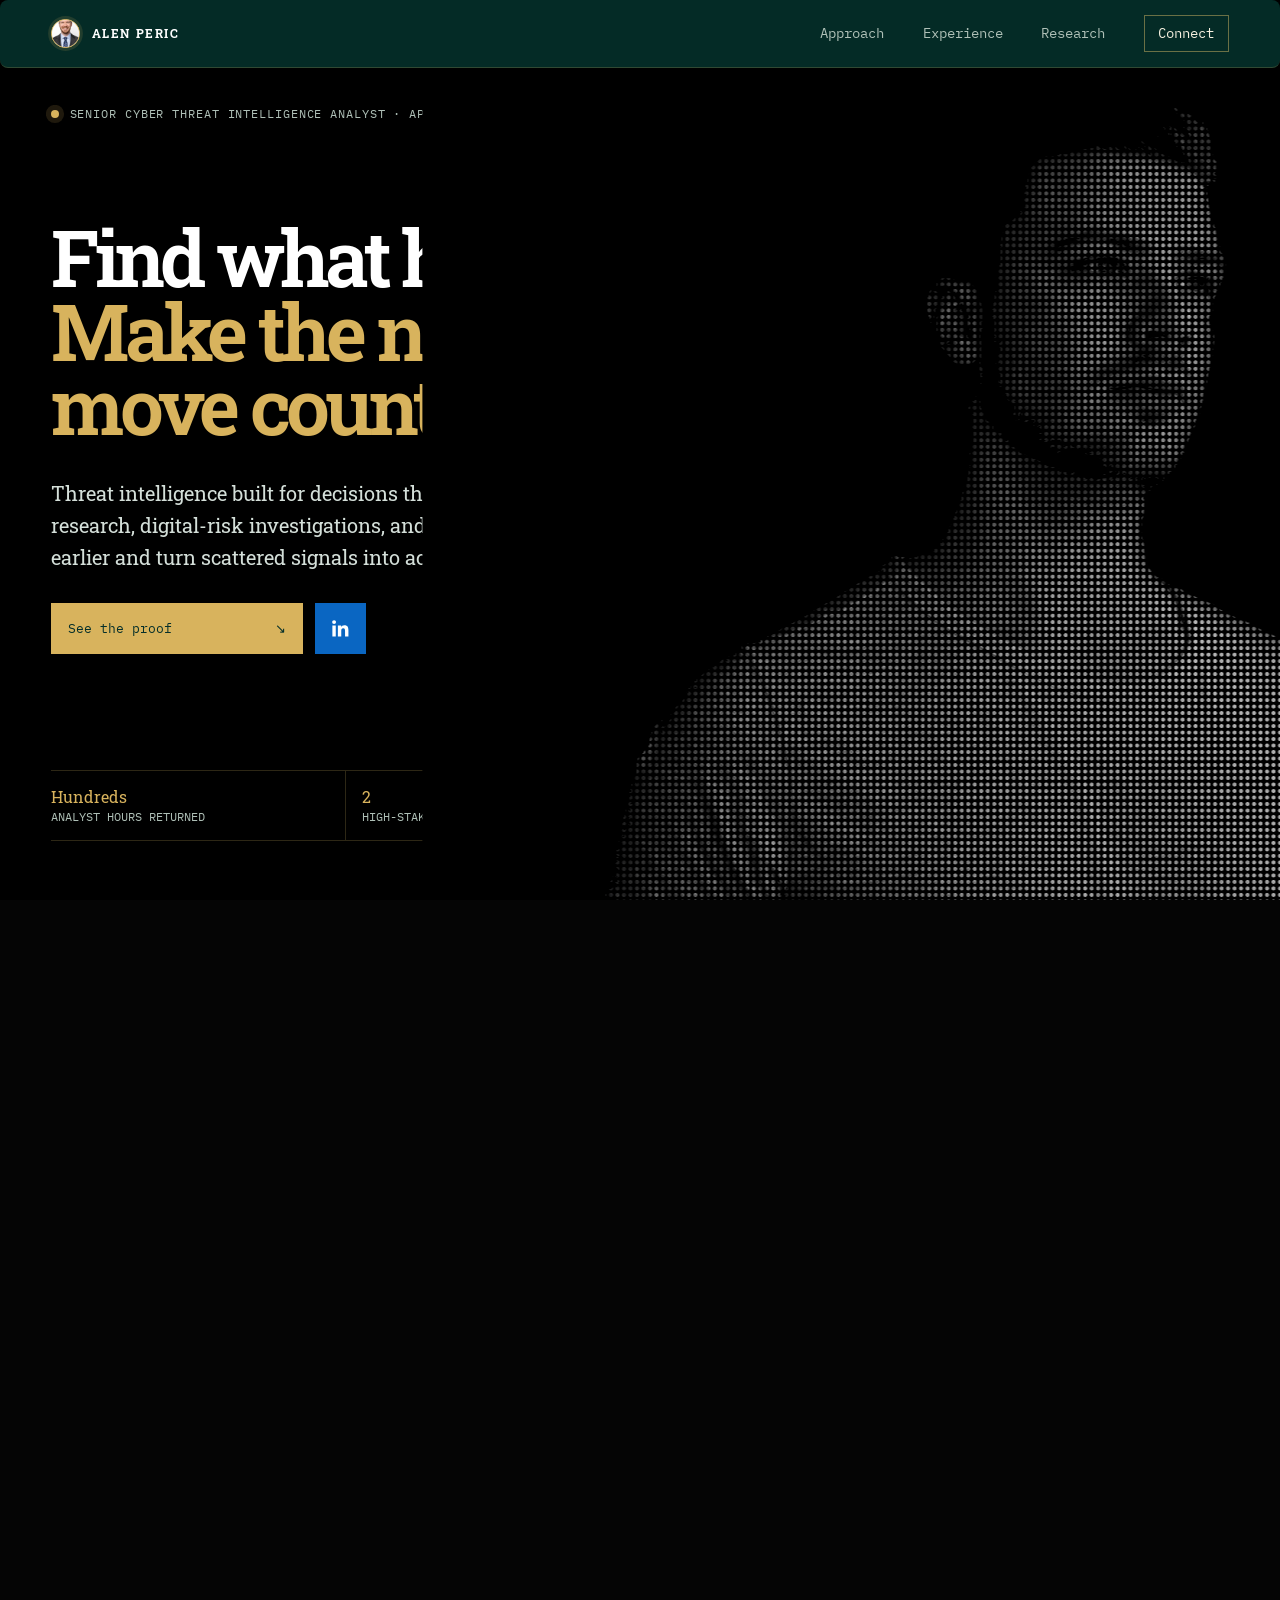
==== index.html @ c70ba12c "Update index.html" ====
<!doctype html>
<!-- Self-contained export of alenperic.com -->
<html lang="en">
  <head>
    <meta charset="utf-8" />
    <meta name="viewport" content="width=device-width, initial-scale=1" />
    <meta name="color-scheme" content="dark light" />
    <meta name="theme-color" content="#052f2a" />
    <meta name="robots" content="index, follow" />
    <meta name="description" content="Alen Peric turns hidden cyber signals into clear decisions through threat intelligence, digital-risk research, applied AI, and security engineering." />
    <link rel="canonical" href="https://alenperic.com/" />
    <meta property="og:type" content="website" />
    <meta property="og:site_name" content="Alen Peric" />
    <meta property="og:title" content="Alen Peric — Cyber Threat Intelligence &amp; Applied AI" />
    <meta property="og:description" content="Threat intelligence built to reveal exposure earlier, sharpen decisions, and create lasting security capability." />
    <meta property="og:url" content="https://alenperic.com/" />
    <meta property="og:image" content="https://alenperic.com/og.png" />
    <meta property="og:image:width" content="1200" />
    <meta property="og:image:height" content="630" />
    <meta property="og:image:alt" content="Alen Peric — Cyber Threat Intelligence, Applied AI, and Security Engineering" />
    <meta name="twitter:card" content="summary_large_image" />
    <meta name="twitter:title" content="Alen Peric — Cyber Threat Intelligence &amp; Applied AI" />
    <meta name="twitter:description" content="Threat intelligence built to reveal exposure earlier, sharpen decisions, and create lasting security capability." />
    <meta name="twitter:image" content="https://alenperic.com/og.png" />
    <title>Alen Peric — Cyber Threat Intelligence &amp; Applied AI</title>
    <style>
@font-face {
  font-family: "Sora";
  src: url("[data-uri]") format("woff2");
  font-style: normal;
  font-weight: 400 800;
  font-display: swap;
}

@font-face {
  font-family: "IBM Plex Mono";
  src: url("[data-uri]") format("woff2");
  font-style: normal;
  font-weight: 300;
  font-display: swap;
}

@font-face {
  font-family: "IBM Plex Mono";
  src: url("[data-uri]") format("woff2");
  font-style: normal;
  font-weight: 400;
  font-display: swap;
}

@font-face {
  font-family: "IBM Plex Mono";
  src: url("[data-uri]") format("woff2");
  font-style: normal;
  font-weight: 500;
  font-display: swap;
}

:root {
  --ink: #052f2a;
  --ink-deep: #03231f;
  --panel: #073a31;
  --panel-2: #0b493d;
  --paper: #f5f0df;
  --paper-bright: #fffaf0;
  --muted: #afc0b7;
  --muted-dark: #50635a;
  --line: rgba(226, 194, 105, 0.2);
  --line-strong: rgba(226, 194, 105, 0.46);
  --signal: #d8b35d;
  --signal-bright: #e8cb79;
  --signal-soft: rgba(216, 179, 93, 0.14);
  --mono: "IBM Plex Mono", ui-monospace, SFMono-Regular, Menlo, monospace;
  --sans: "Sora", Inter, system-ui, sans-serif;
  --pad: clamp(1.25rem, 4vw, 4.5rem);
  --max: 1440px;
  --header-height: 68px;
}

* {
  box-sizing: border-box;
}

html {
  scroll-behavior: smooth;
  background: var(--ink);
}

body {
  min-width: 320px;
  margin: 0;
  overflow-x: hidden;
  color: var(--paper);
  background: radial-gradient(circle at 82% 3%, rgba(216, 179, 93, 0.11), transparent 31rem), var(--ink);
  font-family: var(--sans);
  font-size: 1rem;
  line-height: 1.65;
  text-rendering: optimizeLegibility;
}

main section[id] {
  scroll-margin-top: calc(var(--header-height) + 1rem);
}

a {
  color: inherit;
  text-decoration: none;
}

a:focus-visible,
summary:focus-visible {
  outline: 2px solid var(--signal-bright);
  outline-offset: 4px;
}

.skip-link {
  position: fixed;
  top: -5rem;
  left: 1rem;
  z-index: 100;
  padding: 0.75rem 1rem;
  color: var(--ink);
  background: var(--paper);
  transition: top 0.2s ease;
}

.skip-link:focus {
  top: 1rem;
}

.sr-only {
  position: absolute;
  width: 1px;
  height: 1px;
  padding: 0;
  margin: -1px;
  overflow: hidden;
  clip: rect(0, 0, 0, 0);
  white-space: nowrap;
  border: 0;
}

.site-header {
  position: sticky;
  top: 0;
  z-index: 30;
  display: flex;
  align-items: center;
  justify-content: space-between;
  min-height: var(--header-height);
  padding: 0 var(--pad);
  border-bottom: 1px solid var(--line);
  background: rgba(5, 47, 42, 0.92);
  backdrop-filter: blur(18px);
}

.wordmark {
  display: inline-flex;
  align-items: center;
  gap: 0.72rem;
  font-size: 0.78rem;
  font-weight: 700;
  letter-spacing: 0.13em;
}

.wordmark-photo {
  width: 1.8rem;
  height: 1.8rem;
  overflow: hidden;
  border: 1px solid var(--signal);
  border-radius: 50%;
  background: var(--paper);
  box-shadow: 0 0 0 0.18rem var(--signal-soft);
}

.wordmark-photo img {
  width: 100%;
  height: 100%;
  display: block;
  object-fit: cover;
  object-position: center 18%;
  transform: scale(1.65);
}

.nav {
  display: flex;
  align-items: center;
  gap: clamp(1.15rem, 3vw, 2.5rem);
  color: var(--muted);
  font-family: var(--mono);
  font-size: 0.875rem;
}

.nav a {
  position: relative;
  transition: color 0.2s ease;
}

.nav a:not(.nav-contact)::after {
  content: "";
  position: absolute;
  right: 0;
  bottom: -0.65rem;
  left: 0;
  height: 1px;
  background: var(--signal);
  transform: scaleX(0);
  transition: transform 0.2s ease;
}

.nav a:hover,
.nav a.is-current {
  color: var(--paper);
}

.nav a.is-current:not(.nav-contact)::after {
  transform: scaleX(1);
}

.nav-contact {
  padding: 0.52rem 0.85rem;
  border: 1px solid var(--line-strong);
  color: var(--paper);
}

.nav-contact.is-current,
.nav-contact:hover {
  color: var(--ink);
  background: var(--signal);
}

.mobile-nav {
  display: none;
}

.hero {
  position: relative;
  isolation: isolate;
  max-width: var(--max);
  min-height: calc(100svh - var(--header-height));
  margin: 0 auto;
  padding: clamp(1.75rem, 3vw, 2.75rem) var(--pad) 1.75rem;
  overflow: hidden;
}

.hero-network {
  position: absolute;
  z-index: -1;
  inset: 0;
  width: 100%;
  height: 100%;
  opacity: 0.5;
  mask-image: linear-gradient(90deg, transparent 17%, black 58%, black 100%);
  pointer-events: none;
  transform-origin: 78% 48%;
  animation: network-drift 18s ease-in-out infinite alternate;
}

.network-arcs path,
.network-links path {
  fill: none;
  vector-effect: non-scaling-stroke;
}

.network-arcs path {
  stroke: rgba(83, 181, 159, 0.24);
  stroke-width: 1;
  stroke-dasharray: 5 10;
  animation: arc-flow 18s linear infinite;
}

.network-links path {
  stroke: rgba(216, 179, 93, 0.4);
  stroke-width: 1;
  stroke-dasharray: 3 8;
  animation: packet-flow 7s linear infinite;
}

.network-nodes circle {
  fill: var(--signal);
  stroke: rgba(232, 203, 121, 0.35);
  stroke-width: 9;
  paint-order: stroke;
  transform-box: fill-box;
  transform-origin: center;
  animation: node-pulse 4.8s ease-in-out infinite;
}

.network-arcs path:nth-child(2),
.network-links path:nth-child(2),
.network-nodes circle:nth-child(3n + 2) {
  animation-delay: -2.4s;
}

.network-arcs path:nth-child(3),
.network-links path:nth-child(3),
.network-nodes circle:nth-child(3n) {
  animation-delay: -4.8s;
}

.hero::after {
  content: "INTELLIGENCE";
  position: absolute;
  z-index: -1;
  right: -0.06em;
  bottom: 1rem;
  color: rgba(245, 240, 223, 0.03);
  font-size: clamp(5rem, 12vw, 12rem);
  font-weight: 800;
  letter-spacing: -0.08em;
  line-height: 0.8;
  writing-mode: vertical-rl;
  pointer-events: none;
}

.hero-kicker,
.eyebrow,
.section-label,
.work-meta,
.timeline-date,
.classification {
  font-family: var(--mono);
  font-size: 0.75rem;
  letter-spacing: 0.075em;
  text-transform: uppercase;
}

.hero-kicker {
  display: flex;
  align-items: center;
  gap: 0.65rem;
  margin-bottom: clamp(1.4rem, 2.5vw, 2.25rem);
  color: var(--muted);
}

.status-pulse {
  width: 0.5rem;
  height: 0.5rem;
  border-radius: 50%;
  background: var(--signal);
  box-shadow: 0 0 0 0.32rem var(--signal-soft);
}

.hero-layout {
  display: grid;
  grid-template-columns: minmax(0, 1fr) minmax(16rem, 0.28fr);
  gap: clamp(2.5rem, 6vw, 7rem);
  align-items: center;
}

.hero-copy h1 {
  max-width: 13ch;
  margin: 0;
  font-size: clamp(3.1rem, 6.1vw, 6.5rem);
  font-weight: 650;
  letter-spacing: -0.06em;
  line-height: 0.95;
}

.hero-copy h1 span {
  display: block;
  color: var(--signal);
}

.hero-intro {
  max-width: 45rem;
  margin: clamp(1.35rem, 3vw, 2.25rem) 0 0;
  color: #d4dfd9;
  font-size: clamp(1rem, 1.55vw, 1.22rem);
  line-height: 1.65;
}

.hero-actions {
  display: flex;
  flex-wrap: wrap;
  gap: 0.75rem;
  margin-top: 1.8rem;
}

.button {
  display: inline-flex;
  align-items: center;
  justify-content: space-between;
  min-width: 12rem;
  min-height: 3.15rem;
  padding: 0.75rem 1rem;
  border: 1px solid var(--line-strong);
  font-family: var(--mono);
  font-size: 0.82rem;
  transition: transform 0.2s ease, background 0.2s ease, color 0.2s ease;
}

.button:hover {
  transform: translateY(-2px);
}

.button-primary {
  min-width: 15.75rem;
  border-color: var(--signal);
  color: var(--ink);
  background: var(--signal);
}

.button-primary:hover {
  background: var(--signal-bright);
}

.button-secondary:hover {
  background: var(--panel-2);
}

.button-linkedin {
  width: 3.15rem;
  min-width: 3.15rem;
  padding: 0.8rem;
  border-color: #0a66c2;
  color: #fff;
  background: #0a66c2;
}

.button-linkedin:hover {
  border-color: #084f96;
  background: #084f96;
}

.button-linkedin svg {
  width: 100%;
  height: 100%;
  display: block;
  fill: currentColor;
}

.profile-stack {
  display: grid;
  width: min(100%, 20rem);
  justify-self: end;
  gap: 1px;
  background: var(--signal);
  box-shadow: 0 2rem 5rem rgba(0, 24, 19, 0.34);
}

.portrait-frame {
  position: relative;
  aspect-ratio: 1;
  margin: 0;
  overflow: hidden;
  background: var(--panel-2);
}

.portrait-frame::after {
  content: "";
  position: absolute;
  inset: 0;
  background: linear-gradient(to top, rgba(5, 47, 42, 0.88), transparent 50%);
  pointer-events: none;
}

.portrait-frame picture,
.portrait-frame img {
  width: 100%;
  height: 100%;
  display: block;
}

.portrait-frame img {
  object-fit: cover;
  object-position: center 20%;
}

.portrait-frame figcaption {
  position: absolute;
  z-index: 1;
  right: 0.9rem;
  bottom: 0.72rem;
  left: 0.9rem;
  color: var(--paper);
  font-family: var(--mono);
  font-size: 0.72rem;
  letter-spacing: 0.07em;
}

.signal-card {
  border-top: 2px solid var(--signal);
  background: rgba(7, 58, 49, 0.97);
}

.signal-card-head {
  display: flex;
  align-items: center;
  justify-content: space-between;
  padding: 0.72rem 0.9rem;
  border-bottom: 1px solid var(--line);
  color: var(--muted);
  font-family: var(--mono);
  font-size: 0.72rem;
}

.signal-bars {
  display: flex;
  align-items: end;
  gap: 2px;
  height: 0.75rem;
}

.signal-bars i {
  width: 2px;
  display: block;
  background: var(--signal);
}

.signal-bars i:nth-child(1) { height: 35%; }
.signal-bars i:nth-child(2) { height: 75%; }
.signal-bars i:nth-child(3) { height: 50%; }
.signal-bars i:nth-child(4) { height: 100%; }

.signal-card dl {
  margin: 0;
  padding: 0.85rem 1.15rem;
}

.signal-card dl div {
  display: grid;
  grid-template-columns: 4.5rem 1fr;
  padding: 0.58rem 0;
  border-bottom: 1px solid var(--line);
}

.signal-card dl div:last-child {
  border-bottom: 0;
}

.signal-card dt {
  color: var(--muted);
  font-family: var(--mono);
  font-size: 0.75rem;
  text-transform: uppercase;
}

.signal-card dd {
  margin: 0;
  font-size: 0.86rem;
  font-weight: 600;
  line-height: 1.55;
}

.classification {
  padding: 0.7rem 1.15rem;
  border-top: 1px solid var(--line);
  color: var(--signal);
}

.credibility-strip {
  display: grid;
  grid-template-columns: repeat(4, minmax(0, 1fr));
  margin-top: clamp(2.25rem, 4vw, 3.75rem);
  border-top: 1px solid var(--line);
  border-bottom: 1px solid var(--line);
}

.credibility-strip div {
  display: grid;
  gap: 0.15rem;
  padding: 0.95rem 1rem;
  border-right: 1px solid var(--line);
}

.credibility-strip div:first-child {
  padding-left: 0;
}

.credibility-strip div:last-child {
  border-right: 0;
}

.credibility-strip strong {
  color: var(--signal);
  font-size: 1rem;
}

.credibility-strip span {
  color: var(--muted);
  font-family: var(--mono);
  font-size: 0.72rem;
  text-transform: uppercase;
}

.section {
  display: grid;
  grid-template-columns: minmax(8rem, 0.2fr) minmax(0, 1fr);
  max-width: var(--max);
  margin: 0 auto;
  padding: clamp(4rem, 7vw, 7rem) var(--pad);
  border-top: 1px solid var(--line);
}

.section-label {
  display: flex;
  gap: 0.8rem;
  align-self: start;
  color: var(--muted);
}

.section-label span:first-child,
.eyebrow {
  color: var(--signal);
}

.eyebrow {
  margin: 0 0 1.2rem;
}

.about h2,
.section-heading-row h2,
.contact h2 {
  margin: 0;
  font-size: clamp(2.25rem, 4.4vw, 4.8rem);
  font-weight: 600;
  letter-spacing: -0.052em;
  line-height: 1.05;
}

.about h2 {
  max-width: 21ch;
}

.about-columns {
  display: grid;
  grid-template-columns: repeat(2, minmax(0, 1fr));
  gap: clamp(2rem, 5vw, 5rem);
  max-width: 67rem;
  margin-top: clamp(2rem, 4vw, 3.5rem);
  color: #d2ddd7;
  font-size: 1rem;
}

.about-columns p {
  margin: 0;
}

.principles {
  display: grid;
  grid-template-columns: repeat(3, minmax(0, 1fr));
  gap: 1px;
  margin-top: clamp(2.5rem, 5vw, 4.5rem);
  border: 1px solid var(--line);
  background: var(--line);
}

.principles article {
  display: grid;
  grid-template-columns: auto 1fr;
  gap: 1rem;
  padding: clamp(1.25rem, 2.5vw, 1.8rem);
  background: var(--panel);
}

.principles article > span {
  color: var(--signal);
  font-family: var(--mono);
  font-size: 0.75rem;
}

.principles h3 {
  margin: 0 0 0.45rem;
  font-size: 0.95rem;
}

.principles p {
  margin: 0;
  color: var(--muted);
  font-size: 0.88rem;
}

.experience {
  color: var(--ink);
  background: var(--paper);
}

.experience .section-label,
.experience .section-heading-row p,
.experience .timeline-date {
  color: var(--muted-dark);
}

.section-heading-row {
  display: flex;
  align-items: end;
  justify-content: space-between;
  gap: 2rem;
  margin-bottom: clamp(2rem, 4vw, 3.5rem);
}

.section-heading-row p {
  max-width: 27rem;
  margin: 0 0 0.45rem;
  color: var(--muted);
}

.section-heading-row a {
  margin-bottom: 0.55rem;
  color: var(--signal);
  font-family: var(--mono);
  font-size: 0.82rem;
}

.timeline {
  border-top: 1px solid rgba(5, 47, 42, 0.24);
}

.timeline-item {
  position: relative;
  display: grid;
  grid-template-columns: minmax(8rem, 0.22fr) minmax(0, 1fr) auto;
  gap: 2rem;
  padding: 2.25rem 0;
  border-bottom: 1px solid rgba(5, 47, 42, 0.24);
}

.role-org {
  display: flex;
  align-items: center;
  gap: 0.7rem;
  min-height: 3.4rem;
  margin-bottom: 0.7rem;
  color: #755716;
  font-family: var(--mono);
  font-size: 0.78rem;
}

.logo-lockup {
  width: 10.5rem;
  height: 3.4rem;
  padding: 0.58rem 0.72rem;
  border: 1px solid rgba(5, 47, 42, 0.18);
  border-radius: 0.2rem;
  background: var(--paper-bright);
}

.logo-lockup-crowdstrike img {
  width: 8.75rem;
  height: auto;
}

.logo-lockup-rbc img {
  width: 1.35rem;
  max-height: 2.1rem;
  object-fit: contain;
}

.logo-lockup-rbc span {
  color: #21456e;
  font-family: var(--sans);
  font-size: 0.66rem;
  font-weight: 700;
  line-height: 1.2;
}

.timeline-item h3 {
  margin: 0;
  font-size: clamp(1.3rem, 2.2vw, 1.9rem);
  letter-spacing: -0.035em;
}

.timeline-item p {
  max-width: 48rem;
  margin: 0.85rem 0 0;
  color: #43564c;
}

.timeline-index {
  color: rgba(5, 47, 42, 0.12);
  font-family: var(--mono);
  font-size: 2.7rem;
  line-height: 1;
}

.impact-list {
  display: flex;
  flex-wrap: wrap;
  gap: 0.5rem;
  margin: 1.2rem 0 0;
  padding: 0;
  list-style: none;
}

.impact-list li {
  padding: 0.42rem 0.62rem;
  border: 1px solid rgba(5, 47, 42, 0.18);
  color: #3c5147;
  background: rgba(255, 250, 240, 0.55);
  font-family: var(--mono);
  font-size: 0.72rem;
}

.credentials {
  margin-top: clamp(2.75rem, 5vw, 4.5rem);
}

.credentials .eyebrow {
  color: #7b5b16;
}

.credentials-heading {
  display: flex;
  align-items: end;
  justify-content: space-between;
  gap: 2rem;
  margin-bottom: 1.25rem;
}

.credentials-heading .eyebrow {
  margin-bottom: 0.55rem;
}

.credentials-heading h3 {
  margin: 0;
  font-size: clamp(1.35rem, 2.1vw, 1.8rem);
  letter-spacing: -0.035em;
}

.credentials-heading > p {
  max-width: 31rem;
  margin: 0 0 0.2rem;
  color: #53665c;
}

.credential-grid {
  display: grid;
  grid-template-columns: repeat(2, minmax(0, 1fr));
  gap: 1px;
  border: 1px solid rgba(5, 47, 42, 0.2);
  background: rgba(5, 47, 42, 0.2);
}

.credential {
  display: grid;
  grid-template-columns: 4rem minmax(0, 1fr) auto;
  align-items: center;
  gap: 1rem;
  min-height: 6.7rem;
  padding: 1rem 1.2rem;
  background: #faf6e9;
  transition: background 0.2s ease, color 0.2s ease;
}

.credential:hover {
  color: #66490f;
  background: var(--paper-bright);
}

.cert-icon {
  display: grid;
  width: 4rem;
  height: 4rem;
  place-items: center;
  overflow: hidden;
  border: 1px solid #a7802d;
  border-radius: 50% 50% 46% 46%;
  color: #745410;
  background: #f2e4b6;
  box-shadow: inset 0 0 0 0.2rem #faf6e9;
  font-family: var(--mono);
  font-size: 0.7rem;
  font-weight: 500;
}

.cert-icon-image {
  border-radius: 0.6rem;
  background: #fff;
  box-shadow: 0 0 0 1px rgba(5, 47, 42, 0.1);
}

.cert-icon-image img {
  width: 100%;
  height: 100%;
  object-fit: contain;
}

.cert-copy {
  display: grid;
  gap: 0.18rem;
}

.cert-copy strong {
  font-size: 0.88rem;
  line-height: 1.35;
}

.cert-copy small {
  color: #66756d;
  font-family: var(--mono);
  font-size: 0.72rem;
  text-transform: uppercase;
}

.credential-action {
  display: grid;
  justify-items: end;
  gap: 0.1rem;
  color: #7b5b16;
  font-family: var(--mono);
  font-size: 0.7rem;
  text-align: right;
}

.credential-action b {
  font-size: 1rem;
  font-weight: 400;
}

.selected-work {
  background: var(--panel);
}

.work-list {
  display: grid;
  grid-template-columns: repeat(3, minmax(0, 1fr));
  gap: 1px;
  border: 1px solid var(--line);
  background: var(--line);
}

.work-item {
  position: relative;
  min-height: 18rem;
  padding: clamp(1.25rem, 2.4vw, 2rem);
  background: var(--ink);
  transition: background 0.25s ease;
}

.work-item.featured {
  grid-column: span 3;
  min-height: 22rem;
  color: var(--ink);
  background: var(--signal);
}

.work-item:hover {
  background: var(--panel-2);
}

.work-item.featured:hover {
  background: var(--signal-bright);
}

.work-meta {
  display: flex;
  justify-content: space-between;
  gap: 1rem;
  color: var(--muted);
}

.featured .work-meta {
  color: rgba(5, 47, 42, 0.68);
}

.featured-domain {
  display: inline-flex;
  align-items: center;
  gap: 0.75rem;
  margin-top: 1.45rem;
  padding: 0.58rem 0.72rem;
  border: 1px solid rgba(5, 47, 42, 0.32);
  color: var(--ink);
  background: rgba(255, 250, 240, 0.45);
  font-family: var(--mono);
  font-size: 0.72rem;
  font-weight: 500;
  letter-spacing: 0.05em;
  text-transform: uppercase;
}

.featured-domain img {
  width: 6.4rem;
  height: auto;
  display: block;
}

.featured-domain b {
  font-size: 0.95rem;
  font-weight: 400;
}

.work-item h3 {
  max-width: 23ch;
  margin: 3.2rem 0 0.75rem;
  font-size: clamp(1.35rem, 2.2vw, 2rem);
  letter-spacing: -0.038em;
  line-height: 1.1;
}

.work-item.featured h3 {
  margin-top: clamp(2rem, 4vw, 3.5rem);
  font-size: clamp(1.9rem, 3.4vw, 3.4rem);
}

.work-item p {
  max-width: 45rem;
  margin: 0;
  color: var(--muted);
  font-size: 0.92rem;
}

.featured p {
  color: rgba(5, 47, 42, 0.78);
}

.work-arrow {
  position: absolute;
  right: 1.6rem;
  bottom: 1.35rem;
  font-size: 1.35rem;
  transition: transform 0.2s ease;
}

.work-item:hover .work-arrow {
  transform: translate(0.22rem, -0.22rem);
}

.more-writing {
  margin-top: clamp(2.5rem, 5vw, 4rem);
}

.more-writing-head {
  display: flex;
  align-items: end;
  justify-content: space-between;
  gap: 1rem;
  margin-bottom: 1rem;
}

.more-writing h3 {
  margin: 0;
  font-size: 1.2rem;
}

.more-writing-head span {
  color: var(--muted);
  font-family: var(--mono);
  font-size: 0.75rem;
}

.writing-links {
  display: grid;
  grid-template-columns: repeat(2, minmax(0, 1fr));
  border-top: 1px solid var(--line-strong);
}

.writing-links a {
  position: relative;
  display: grid;
  grid-template-columns: 1fr auto;
  gap: 0.2rem 1rem;
  padding: 1rem 2.5rem 1rem 0;
  border-bottom: 1px solid var(--line-strong);
}

.writing-links a:nth-child(even) {
  padding-left: 1.5rem;
  border-left: 1px solid var(--line-strong);
}

.writing-links a:hover span {
  color: var(--signal);
}

.writing-links span {
  font-size: 0.9rem;
  font-weight: 600;
}

.writing-links small {
  grid-column: 1;
  color: var(--muted);
  font-family: var(--mono);
  font-size: 0.72rem;
}

.writing-links b {
  position: absolute;
  top: 1rem;
  right: 0.5rem;
  font-weight: 400;
}

.builds-heading {
  display: flex;
  align-items: end;
  justify-content: space-between;
  gap: 2rem;
  margin: clamp(3rem, 6vw, 5rem) 0 1rem;
}

.builds-heading .eyebrow,
.builds-heading > p:last-child {
  margin: 0;
}

.builds-heading > p:last-child {
  max-width: 30rem;
  color: var(--muted);
}

.build-links {
  display: grid;
  grid-template-columns: repeat(2, minmax(0, 1fr));
  border-top: 1px solid var(--line-strong);
}

.build-links a {
  position: relative;
  display: grid;
  gap: 0.3rem;
  padding: 1.25rem 3rem 1.25rem 0;
  border-bottom: 1px solid var(--line-strong);
  transition: color 0.2s ease;
}

.build-links a:nth-child(even) {
  padding-left: 1.75rem;
  border-left: 1px solid var(--line-strong);
}

.build-links a:hover > span {
  color: var(--signal);
}

.build-links span {
  font-weight: 700;
}

.build-links p {
  margin: 0;
  color: #d0dbd5;
  font-size: 0.86rem;
}

.build-links small {
  color: var(--muted);
  font-family: var(--mono);
  font-size: 0.72rem;
}

.build-links b {
  position: absolute;
  top: 1.3rem;
  right: 0.5rem;
  font-weight: 400;
}

.contact {
  display: grid;
  grid-template-columns: minmax(0, 1.15fr) minmax(20rem, 0.6fr);
  gap: clamp(3rem, 8vw, 8rem);
  max-width: var(--max);
  margin: 0 auto;
  padding: clamp(4.5rem, 8vw, 7.5rem) var(--pad);
  background: var(--ink);
}

.contact-copy > p:last-child {
  max-width: 43rem;
  margin: 1.6rem 0 0;
  color: var(--muted);
}

.contact-links {
  align-self: end;
  border-top: 1px solid var(--line-strong);
}

.contact-links a {
  display: flex;
  align-items: center;
  justify-content: space-between;
  padding: 1rem 0;
  border-bottom: 1px solid var(--line-strong);
  font-family: var(--mono);
  font-size: 0.82rem;
  transition: color 0.2s ease, padding 0.2s ease;
}

.contact-links a:hover {
  padding-left: 0.45rem;
  color: var(--signal);
}

.contact-links .contact-primary {
  margin-bottom: 0.55rem;
  padding: 1rem;
  border: 1px solid var(--signal);
  color: var(--ink);
  background: var(--signal);
}

.contact-links .contact-primary:hover {
  padding-left: 1.2rem;
  color: var(--ink);
  background: var(--signal-bright);
}

.contact-link-label {
  display: grid;
  gap: 0.14rem;
  font-family: var(--sans);
  font-size: 0.94rem;
  font-weight: 700;
}

.contact-link-label small {
  font-family: var(--mono);
  font-size: 0.65rem;
  font-weight: 500;
  letter-spacing: 0.08em;
}

footer {
  max-width: var(--max);
  margin: 0 auto;
  padding: 1.4rem var(--pad) 2rem;
  border-top: 1px solid var(--line);
  color: var(--muted);
  font-family: var(--mono);
  font-size: 0.75rem;
}

.footer-main {
  display: grid;
  grid-template-columns: auto minmax(18rem, 1fr) auto;
  align-items: center;
  gap: 1.5rem;
}

.footer-main span:nth-child(2) {
  text-align: center;
}

.footer-main a:hover {
  color: var(--signal);
}

.privacy-note {
  margin: 1rem 0 0;
  padding-top: 1rem;
  border-top: 1px solid var(--line);
  color: #90a59a;
  line-height: 1.55;
  text-align: center;
}

.privacy-note strong {
  color: var(--signal);
  font-weight: 500;
}

.reveal {
  animation: rise 0.7s cubic-bezier(0.2, 0.7, 0.2, 1) both;
}

.reveal:nth-child(2) { animation-delay: 0.06s; }
.reveal:nth-child(3) { animation-delay: 0.12s; }

@keyframes rise {
  from { opacity: 0; transform: translateY(14px); }
  to { opacity: 1; transform: translateY(0); }
}

@keyframes network-drift {
  0% { transform: translate3d(-0.8%, 0.5%, 0) scale(1.01); }
  50% { opacity: 0.62; }
  100% { transform: translate3d(1.1%, -0.8%, 0) scale(1.035); }
}

@keyframes arc-flow {
  to { stroke-dashoffset: -90; }
}

@keyframes packet-flow {
  0% { stroke-dashoffset: 0; opacity: 0.28; }
  45% { opacity: 0.68; }
  100% { stroke-dashoffset: -88; opacity: 0.28; }
}

@keyframes node-pulse {
  0%, 100% { opacity: 0.45; transform: scale(0.82); }
  50% { opacity: 1; transform: scale(1.18); }
}

@media (max-width: 1020px) {
  .hero-layout,
  .section,
  .contact {
    grid-template-columns: 1fr;
  }

  .hero-layout {
    align-items: start;
  }

  .profile-stack {
    justify-self: start;
  }

  .section-label {
    margin-bottom: 1.8rem;
  }

  .timeline-item {
    grid-template-columns: minmax(7rem, 0.2fr) minmax(0, 1fr);
  }

  .timeline-index {
    display: none;
  }

  .work-list {
    grid-template-columns: repeat(2, minmax(0, 1fr));
  }

  .work-item.featured {
    grid-column: span 2;
  }
}

@media (max-width: 760px) {
  :root {
    --header-height: 64px;
  }

  .desktop-nav {
    display: none;
  }

  .mobile-nav {
    display: block;
    font-family: var(--mono);
    font-size: 0.82rem;
  }

  .mobile-nav summary {
    display: flex;
    align-items: center;
    gap: 0.65rem;
    padding: 0.45rem 0.65rem;
    border: 1px solid var(--line-strong);
    cursor: pointer;
    list-style: none;
  }

  .mobile-nav summary::-webkit-details-marker {
    display: none;
  }

  .menu-icon,
  .menu-icon::before {
    width: 0.85rem;
    height: 1px;
    display: block;
    background: var(--signal);
    transition: transform 0.2s ease;
  }

  .menu-icon::before {
    content: "";
    transform: translateY(0.3rem);
  }

  .mobile-nav[open] .menu-icon {
    transform: rotate(45deg);
  }

  .mobile-nav[open] .menu-icon::before {
    transform: rotate(90deg);
  }

  .mobile-nav nav {
    position: absolute;
    top: calc(100% + 1px);
    right: var(--pad);
    width: min(18rem, calc(100vw - 2.5rem));
    border: 1px solid var(--line-strong);
    background: var(--ink-deep);
    box-shadow: 0 1.5rem 3rem rgba(0, 24, 19, 0.42);
  }

  .mobile-nav nav a {
    display: flex;
    justify-content: space-between;
    padding: 0.9rem 1rem;
    border-bottom: 1px solid var(--line);
  }

  .mobile-nav nav a:last-child {
    border-bottom: 0;
  }

  .mobile-nav nav a.is-current {
    color: var(--signal);
  }

  .hero {
    padding-top: 1.5rem;
  }

  .hero-network {
    left: 8%;
    width: 115%;
    opacity: 0.35;
  }

  .hero-kicker {
    align-items: flex-start;
  }

  .hero-copy h1 {
    font-size: clamp(2.75rem, 12vw, 4.7rem);
  }

  .profile-stack {
    width: min(100%, 20rem);
  }

  .credibility-strip {
    grid-template-columns: repeat(2, minmax(0, 1fr));
  }

  .credibility-strip div:nth-child(2) {
    border-right: 0;
  }

  .credibility-strip div:nth-child(-n + 2) {
    border-bottom: 1px solid var(--line);
  }

  .about-columns,
  .principles,
  .credential-grid,
  .work-list,
  .writing-links,
  .build-links {
    grid-template-columns: 1fr;
  }

  .work-item.featured {
    grid-column: span 1;
  }

  .writing-links a:nth-child(even),
  .build-links a:nth-child(even) {
    padding-left: 0;
    border-left: 0;
  }

  .section-heading-row,
  .credentials-heading,
  .builds-heading,
  .more-writing-head {
    display: block;
  }

  .section-heading-row p,
  .section-heading-row a,
  .credentials-heading > p,
  .builds-heading > p:last-child,
  .more-writing-head span {
    display: inline-block;
    margin-top: 0.9rem;
  }

  .timeline-item {
    grid-template-columns: 1fr;
    gap: 1rem;
  }

  .footer-main {
    grid-template-columns: 1fr;
    gap: 0.65rem;
    text-align: left;
  }

  .footer-main span:nth-child(2),
  .privacy-note {
    text-align: left;
  }
}

@media (max-width: 520px) {
  .wordmark {
    gap: 0.55rem;
    letter-spacing: 0.1em;
  }

  .hero-actions {
    width: 100%;
    flex-wrap: nowrap;
  }

  .button-primary {
    width: calc(100% - 3.9rem);
    min-width: 0;
  }

  .button-linkedin {
    width: 3.15rem;
    min-width: 3.15rem;
    flex: 0 0 3.15rem;
  }

  .credibility-strip {
    grid-template-columns: 1fr;
  }

  .credibility-strip div {
    padding-left: 0;
    border-right: 0;
    border-bottom: 1px solid var(--line);
  }

  .credibility-strip div:last-child {
    border-bottom: 0;
  }

  .credential {
    grid-template-columns: 4rem minmax(0, 1fr);
  }

  .credential-action {
    grid-column: 2;
    justify-items: start;
    text-align: left;
  }

  .credential-action b {
    display: none;
  }

  .work-item,
  .work-item.featured {
    min-height: 19rem;
  }
}

@media (prefers-reduced-motion: reduce) {
  html {
    scroll-behavior: auto;
  }

  *,
  *::before,
  *::after {
    animation-duration: 0.01ms !important;
    animation-iteration-count: 1 !important;
    transition-duration: 0.01ms !important;
  }
}

</style>
    <!-- Google tag (gtag.js) -->
    <script async src="https://www.googletagmanager.com/gtag/js?id=G-VMD9STL32Q"></script>
    <script>
      window.dataLayer = window.dataLayer || [];
      function gtag(){dataLayer.push(arguments);}
      gtag('js', new Date());

      gtag('config', 'G-VMD9STL32Q');
    </script>
    <script>if ("scrollRestoration" in history) history.scrollRestoration = "manual";</script>
    <script type="application/ld+json">
      {
        "@context": "https://schema.org",
        "@type": "Person",
        "name": "Alen Peric",
        "url": "https://alenperic.com/",
        "jobTitle": "Senior Threat Intelligence Analyst",
        "worksFor": { "@type": "Organization", "name": "CrowdStrike" },
        "alumniOf": { "@type": "CollegeOrUniversity", "name": "Fanshawe College" },
        "sameAs": [
          "https://www.linkedin.com/in/alen-peric",
          "https://github.com/alenperic",
          "https://ligma.blog/"
        ],
        "knowsAbout": [
          "Cyber threat intelligence",
          "Digital risk",
          "Deep and dark web intelligence",
          "Applied artificial intelligence",
          "Security engineering"
        ]
      }
    </script>
  </head>
  <body>
    <a class="skip-link" href="#main">Skip to content</a>

    <header class="site-header">
      <a class="wordmark" href="#top" aria-label="Alen Peric, home">
        <span class="wordmark-photo" aria-hidden="true"><img src="[data-uri]" alt="" width="512" height="512" decoding="async" /></span>
        <span>ALEN PERIC</span>
      </a>

      <nav class="nav desktop-nav" aria-label="Primary navigation">
        <a href="#about" data-nav="about">Approach</a>
        <a href="#work" data-nav="work">Experience</a>
        <a href="#writing" data-nav="writing">Research</a>
        <a class="nav-contact" href="#contact" data-nav="contact">Connect</a>
      </nav>

      <details class="mobile-nav">
        <summary><span>Menu</span><span class="menu-icon" aria-hidden="true"></span></summary>
        <nav aria-label="Mobile navigation">
          <a href="#about" data-nav="about">Approach</a>
          <a href="#work" data-nav="work">Experience</a>
          <a href="#writing" data-nav="writing">Research</a>
          <a href="#contact" data-nav="contact">Connect</a>
        </nav>
      </details>
    </header>

    <main id="main">
      <section class="hero" id="top" aria-labelledby="hero-title">
        <svg class="hero-network" viewBox="0 0 1200 720" preserveAspectRatio="xMidYMid slice" aria-hidden="true">
          <g class="network-arcs">
            <path d="M540 670C690 425 900 310 1190 250" />
            <path d="M620 720C705 440 895 150 1165 18" />
            <path d="M765 720C805 470 960 330 1200 305" />
          </g>
          <g class="network-links">
            <path d="M520 575L680 470L790 540L928 382L1080 456L1190 310" />
            <path d="M680 470L718 282L928 382L1018 208L1190 310" />
            <path d="M718 282L870 152L1018 208L1132 94" />
            <path d="M790 540L922 640L1080 456L1170 620" />
          </g>
          <g class="network-nodes">
            <circle cx="520" cy="575" r="5" /><circle cx="680" cy="470" r="8" />
            <circle cx="718" cy="282" r="6" /><circle cx="790" cy="540" r="5" />
            <circle cx="870" cy="152" r="4" /><circle cx="928" cy="382" r="10" />
            <circle cx="922" cy="640" r="4" /><circle cx="1018" cy="208" r="7" />
            <circle cx="1080" cy="456" r="6" /><circle cx="1132" cy="94" r="4" />
            <circle cx="1170" cy="620" r="5" /><circle cx="1190" cy="310" r="9" />
          </g>
        </svg>

        <div class="hero-kicker reveal"><span class="status-pulse"></span>Senior Cyber Threat Intelligence Analyst · Applied AI Builder</div>

        <div class="hero-layout">
          <div class="hero-copy">
            <h1 id="hero-title" class="reveal">Find what hides. <span>Make the next move count.</span></h1>
            <p class="hero-intro reveal">Threat intelligence built for decisions that cannot wait. Deep- and dark-web research, digital-risk investigations, and AI-enabled systems reveal exposure earlier and turn scattered signals into action.</p>
            <div class="hero-actions reveal">
              <a class="button button-primary" href="#work" data-analytics="hero_see_proof">See the proof <span aria-hidden="true">↘</span></a>
              <a class="button button-linkedin" href="https://www.linkedin.com/in/alen-peric" target="_blank" rel="noreferrer" aria-label="View Alen Peric on LinkedIn" data-analytics="hero_linkedin">
                <svg viewBox="0 0 24 24" aria-hidden="true"><path d="M20.447 20.452h-3.554v-5.569c0-1.328-.027-3.037-1.852-3.037-1.853 0-2.136 1.445-2.136 2.939v5.667H9.351V9h3.414v1.561h.047c.476-.9 1.637-1.85 3.37-1.85 3.601 0 4.267 2.371 4.267 5.456v6.285ZM5.337 7.433a2.062 2.062 0 1 1 0-4.124 2.062 2.062 0 0 1 0 4.124ZM7.119 20.452H3.555V9h3.564v11.452Z" /></svg>
                <span class="sr-only">View Alen Peric on LinkedIn</span>
              </a>
            </div>
          </div>

          <aside class="profile-stack reveal" aria-label="Professional snapshot">
            <figure class="portrait-frame">
              <picture>
                <img src="[data-uri]" alt="Portrait of Alen Peric" width="1024" height="1024" fetchpriority="high" decoding="async" />
              </picture>
              <figcaption>ALEN PERIC // GREATER TORONTO AREA</figcaption>
            </figure>
            <div class="signal-card">
              <div class="signal-card-head"><span>PROFILE / 01</span><span class="signal-bars" aria-hidden="true"><i></i><i></i><i></i><i></i></span></div>
              <dl>
                <div><dt>Focus</dt><dd>Threat intelligence<br />Digital risk<br />AI security</dd></div>
                <div><dt>Current</dt><dd>CrowdStrike</dd></div>
                <div><dt>Based</dt><dd>Greater Toronto Area, Canada</dd></div>
              </dl>
              <div class="classification">PUBLIC PROFILE // OPEN SOURCE</div>
            </div>
          </aside>
        </div>

        <div class="credibility-strip reveal" aria-label="Professional highlights">
          <div><strong>Hundreds</strong><span>Analyst hours returned</span></div>
          <div><strong>2</strong><span>High-stakes CTI environments</span></div>
          <div><strong>Published</strong><span>CrowdStrike research</span></div>
          <div><strong>4</strong><span>Open-source security builds</span></div>
        </div>
      </section>

      <section class="section about" id="about" aria-labelledby="about-title">
        <div class="section-label"><span>01</span><span>Approach</span></div>
        <div class="about-content">
          <p class="eyebrow">SEE EARLIER × DECIDE FASTER × BUILD LEVERAGE</p>
          <h2 id="about-title">Security teams do not need more noise. They need the signal that changes the decision.</h2>
          <div class="about-columns">
            <p>Experience across financial services and frontline threat intelligence has shaped a practical view of risk: the most valuable signal is often outside the perimeter, incomplete, and already moving. The work connects deep- and dark-web activity, identity exposure, phishing infrastructure, ransomware, and third-party risk to the decisions leaders actually face.</p>
            <p>That intelligence becomes more valuable when it scales. Analyst automation, open-source security tools, distributed Ray/K3s infrastructure, and local AI systems turn repeated manual work into durable capability. Results are tested in the lab, applied in real workflows, and shared in plain language.</p>
          </div>
          <div class="principles" aria-label="How the work creates value">
            <article><span>01</span><div><h3>Expose the blind spot</h3><p>Find the external signals conventional monitoring misses.</p></div></article>
            <article><span>02</span><div><h3>Turn signal into judgment</h3><p>Separate evidence from assumptions, state confidence, and make the decision easier.</p></div></article>
            <article><span>03</span><div><h3>Build the advantage</h3><p>Automate repeatable work so skilled people stay focused on the problems that need them.</p></div></article>
          </div>
        </div>
      </section>

      <section class="section experience" id="work" aria-labelledby="work-title">
        <div class="section-label"><span>02</span><span>Experience</span></div>
        <div class="experience-content">
          <div class="section-heading-row"><h2 id="work-title">Where the work has mattered</h2><p>Frontline intelligence across a global cybersecurity leader and one of Canada’s largest financial institutions.</p></div>
          <div class="timeline">
            <article class="timeline-item">
              <div class="timeline-date">2024 — NOW</div>
              <div>
                <div class="role-org logo-lockup logo-lockup-crowdstrike"><img src="[data-uri]" alt="CrowdStrike" width="173" height="32" /></div>
                <h3>Senior Threat Intelligence Analyst</h3>
                <p>Investigates threats developing across the deep and dark web, digital-risk surfaces, identity exposure, and adversary infrastructure. Builds analyst automations that return hundreds of hours, strengthens repeatable workflows, and mentors new talent so intelligence scales beyond one analyst.</p>
                <ul class="impact-list" aria-label="CrowdStrike highlights"><li>Hundreds of hours returned</li><li>Scalable analyst workflows</li><li>Talent development</li></ul>
              </div>
              <div class="timeline-index" aria-hidden="true">01</div>
            </article>
            <article class="timeline-item">
              <div class="timeline-date">2021 — 2024</div>
              <div>
                <div class="role-org logo-lockup logo-lockup-rbc"><img src="[data-uri]" alt="" width="277" height="361" /><span>Royal Bank of Canada</span></div>
                <h3>Threat Intelligence Analyst → Senior</h3>
                <p>Built third-party breach policy, ran deep- and dark-web monitoring, investigated ransomware and phishing ecosystems, and supported compromised-data retrieval. Connected outside-the-perimeter risk to repeatable tracking and response across the bank.</p>
                <ul class="impact-list" aria-label="Royal Bank of Canada highlights"><li>Third-party breach policy</li><li>Deep- and dark-web monitoring</li><li>Ransomware response</li></ul>
              </div>
              <div class="timeline-index" aria-hidden="true">02</div>
            </article>
          </div>

          <div class="credentials">
            <div class="credentials-heading"><div><p class="eyebrow">VERIFIED CREDENTIALS</p><h3>Credentials behind the capability</h3></div><p>Hands-on offensive security, cloud AI, quantum computing, and a three-year cybersecurity education.</p></div>
            <div class="credential-grid">
              <a class="credential" href="https://www.parchment.com/u/award/d1d4130de735fb9aeeda5e137327a8f1" target="_blank" rel="noreferrer"><span class="cert-icon cert-icon-image" aria-hidden="true"><img src="[data-uri]" alt="" width="256" height="256" loading="lazy" decoding="async" /></span><span class="cert-copy"><strong>Cybersecurity Advanced Diploma</strong><small>Fanshawe College</small></span><span class="credential-action">Verify credential <b aria-hidden="true">↗</b></span></a>
              <a class="credential" href="https://learn.microsoft.com/en-us/users/alenperic/credentials/95094fa24f61b78e" target="_blank" rel="noreferrer"><span class="cert-icon cert-icon-image" aria-hidden="true"><img src="[data-uri]" alt="" width="256" height="256" loading="lazy" decoding="async" /></span><span class="cert-copy"><strong>Microsoft Azure AI Fundamentals</strong><small>Microsoft</small></span><span class="credential-action">Verify credential <b aria-hidden="true">↗</b></span></a>
              <a class="credential" href="https://www.credential.net/3ab63a87-dd1b-485d-a22a-12e1a4d1a751" target="_blank" rel="noreferrer"><span class="cert-icon cert-icon-image" aria-hidden="true"><img src="[data-uri]" alt="" width="256" height="256" loading="lazy" decoding="async" /></span><span class="cert-copy"><strong>Offensive Security Wireless Professional</strong><small>OffSec</small></span><span class="credential-action">Verify credential <b aria-hidden="true">↗</b></span></a>
              <a class="credential" href="https://www.credly.com/badges/0997dc9e-fd48-4240-9c17-54c20e6fe0aa/linked_in_profile" target="_blank" rel="noreferrer"><span class="cert-icon cert-icon-image" aria-hidden="true"><img src="[data-uri]" alt="" width="672" height="352" loading="lazy" decoding="async" /></span><span class="cert-copy"><strong>Quantum Computing Specialist — Honors</strong><small>Arcitura Education</small></span><span class="credential-action">Verify credential <b aria-hidden="true">↗</b></span></a>
              <a class="credential" href="https://www.credential.net/c5423b58-8449-41a3-bb3b-065419dceed7" target="_blank" rel="noreferrer"><span class="cert-icon cert-icon-image" aria-hidden="true"><img src="[data-uri]" alt="" width="256" height="256" loading="lazy" decoding="async" /></span><span class="cert-copy"><strong>Practical Network Penetration Tester</strong><small>TCM Security</small></span><span class="credential-action">Verify credential <b aria-hidden="true">↗</b></span></a>
              <a class="credential" href="https://verified.elearnsecurity.com/certificates/65a1d03a-00f4-4f34-9da9-281d31098e4b" target="_blank" rel="noreferrer"><span class="cert-icon cert-icon-image" aria-hidden="true"><img src="[data-uri]" alt="" width="256" height="256" loading="lazy" decoding="async" /></span><span class="cert-copy"><strong>eLearnSecurity Junior Penetration Tester</strong><small>INE Security</small></span><span class="credential-action">Verify credential <b aria-hidden="true">↗</b></span></a>
            </div>
          </div>
        </div>
      </section>

      <section class="section selected-work" id="writing" aria-labelledby="writing-title">
        <div class="section-label"><span>03</span><span>Public thinking</span></div>
        <div class="work-content">
          <div class="section-heading-row"><h2 id="writing-title">Research built to be used</h2><a href="https://ligma.blog/" target="_blank" rel="noreferrer" data-analytics="research_blog">Read all on LIGMA.BLOG ↗</a></div>
          <div class="work-list">
            <a class="work-item featured" href="https://www.crowdstrike.com/en-us/blog/the-art-of-deception-how-threat-actors-master-typosquatting-campaigns-to-bypass-detection/" target="_blank" rel="noreferrer" aria-label="Read The Art of Deception on CrowdStrike.com (opens in a new tab)" data-analytics="research_crowdstrike"><div class="work-meta"><span>CrowdStrike · Threat Hunting &amp; Intel</span><span>Feb 2026</span></div><span class="featured-domain"><img src="[data-uri]" alt="" width="173" height="32" /> External article · CROWDSTRIKE.COM <b aria-hidden="true">↗</b></span><h3>The Art of Deception: How Threat Actors Master Typosquatting Campaigns</h3><p>A field-level look at redirect chains, geo-filtering, spoofed registration data, and fake sale pages—the infrastructure choices that help typosquatting campaigns hide in plain sight.</p><span class="work-arrow" aria-hidden="true">↗</span></a>
            <a class="work-item" href="https://ligma.blog/post7/index.html" target="_blank" rel="noreferrer"><div class="work-meta"><span>AI security</span><span>Field guide</span></div><h3>The Top 8 LLM Vulnerabilities</h3><p>A direct map of eight failure modes, the controls that matter, and a practical path to securing enterprise AI.</p><span class="work-arrow" aria-hidden="true">↗</span></a>
            <a class="work-item" href="https://ligma.blog/post6/" target="_blank" rel="noreferrer"><div class="work-meta"><span>AI infrastructure</span><span>Lab notes</span></div><h3>Learning Ray on K3s</h3><p>What broke, what worked, and what it took to turn a fragile experiment into a distributed CyberLLM retrieval stack.</p><span class="work-arrow" aria-hidden="true">↗</span></a>
            <a class="work-item" href="https://ligma.blog/post5/" target="_blank" rel="noreferrer"><div class="work-meta"><span>AI governance</span><span>Executive guide</span></div><h3>Governing AI, One Boardroom at a Time</h3><p>A boardroom-ready operating model for scaling AI without turning compliance into a binder nobody reads.</p><span class="work-arrow" aria-hidden="true">↗</span></a>
          </div>

          <div class="more-writing">
            <div class="more-writing-head"><h3>More from the blog</h3><span>Practical ideas from AI infrastructure to security fundamentals</span></div>
            <div class="writing-links">
              <a href="https://ligma.blog/post4/" target="_blank" rel="noreferrer"><span>The Way of the Voice in AI Prompts</span><small>Prompt engineering</small><b aria-hidden="true">↗</b></a>
              <a href="https://ligma.blog/post3/" target="_blank" rel="noreferrer"><span>From Pilots to Profit</span><small>Enterprise AI</small><b aria-hidden="true">↗</b></a>
              <a href="https://ligma.blog/post1/" target="_blank" rel="noreferrer"><span>Blackwell Brawl: vLLM Meets RTX 5070 Ti</span><small>Local AI</small><b aria-hidden="true">↗</b></a>
              <a href="https://ligma.blog/post2/" target="_blank" rel="noreferrer"><span>Top 5 Security Practices for Small Businesses</span><small>Security fundamentals</small><b aria-hidden="true">↗</b></a>
            </div>
          </div>

          <div class="builds-heading"><p class="eyebrow">OPEN-SOURCE BUILDS</p><p>When a workflow repeats, it becomes a tool.</p></div>
          <div class="build-links">
            <a href="https://github.com/alenperic/Phish-Hunter" target="_blank" rel="noreferrer"><span>Phish Hunter</span><p>Cuts the time between suspicious domain activity and analyst review.</p><small>Domain monitoring · Python</small><b aria-hidden="true">↗</b></a>
            <a href="https://github.com/alenperic/Cyber-LLM-RAG" target="_blank" rel="noreferrer"><span>Cyber LLM RAG</span><p>Makes security knowledge retrievable across a distributed local-AI stack.</p><small>Ray · K3s · Retrieval</small><b aria-hidden="true">↗</b></a>
            <a href="https://github.com/alenperic/Telegram-Auto-Downloader" target="_blank" rel="noreferrer"><span>Telegram Auto Downloader</span><p>Turns monitored channels into a repeatable collection pipeline.</p><small>Collection automation · Python</small><b aria-hidden="true">↗</b></a>
            <a href="https://github.com/alenperic/Fang" target="_blank" rel="noreferrer"><span>Fang / De-Fang</span><p>Removes friction from safely sharing and restoring indicators.</p><small>Analyst utility · Web</small><b aria-hidden="true">↗</b></a>
          </div>
        </div>
      </section>

      <section class="contact" id="contact" aria-labelledby="contact-title">
        <div class="contact-copy"><p class="eyebrow">SELECT CONVERSATIONS</p><h2 id="contact-title">Bring the problem that does not fit neatly in a ticket.</h2><p>The strongest conversations start with an exposed asset, a weak signal, an intelligence process that will not scale, or a security decision missing evidence. If that sounds familiar, the channel is open.</p></div>
        <div class="contact-links">
          <a class="contact-primary" href="https://www.linkedin.com/in/alen-peric" target="_blank" rel="noreferrer" data-analytics="contact_linkedin"><span class="contact-link-label"><small>BEST FIRST STEP</small>Start a conversation</span><span aria-hidden="true">↗</span></a>
          <a href="https://github.com/alenperic" target="_blank" rel="noreferrer" data-analytics="contact_github"><span>Inspect the builds</span><span aria-hidden="true">↗</span></a>
          <a href="https://ligma.blog/" target="_blank" rel="noreferrer" data-analytics="contact_blog"><span>Read the field notes</span><span aria-hidden="true">↗</span></a>
        </div>
      </section>
    </main>

    <footer>
      <div class="footer-main"><span>© 2026 Alen Peric. All rights reserved.</span><span>Opinions and analysis are personal and do not represent current or former employers.</span><a href="#top">Back to top ↑</a></div>
      <p class="privacy-note"><strong>Privacy note:</strong> This static page uses Google Analytics to measure visits. Google may set analytics cookies or use similar browser storage. The page has no contact forms. The hosting service may also use essential security or sign-in cookies.</p>
    </footer>

    <script>
window.addEventListener("pageshow", () => {
  const navigation = performance.getEntriesByType("navigation")[0];
  const isHistoryNavigation = navigation?.type === "back_forward";

  if (!window.location.hash && !isHistoryNavigation) {
    window.scrollTo({ top: 0, left: 0, behavior: "auto" });
  }
});

const sectionLinks = [...document.querySelectorAll("[data-nav]")];
const sections = [...document.querySelectorAll("main section[id]")];

const setCurrentSection = (id) => {
  sectionLinks.forEach((link) => {
    const isCurrent = link.dataset.nav === id;
    link.classList.toggle("is-current", isCurrent);
    if (isCurrent) link.setAttribute("aria-current", "location");
    else link.removeAttribute("aria-current");
  });
};

const sectionObserver = new IntersectionObserver(
  (entries) => {
    const visible = entries.filter((entry) => entry.isIntersecting).sort((a, b) => b.intersectionRatio - a.intersectionRatio)[0];
    if (visible) setCurrentSection(visible.target.id);
  },
  { rootMargin: "-20% 0px -65% 0px", threshold: [0, 0.1, 0.5] }
);

sections.forEach((section) => sectionObserver.observe(section));

document.querySelectorAll(".mobile-nav a").forEach((link) => {
  link.addEventListener("click", () => link.closest("details")?.removeAttribute("open"));
});

document.addEventListener("click", (event) => {
  if (!(event.target instanceof Element)) return;

  const link = event.target.closest("a[data-analytics]");
  if (!link || typeof window.gtag !== "function") return;

  window.gtag("event", "portfolio_cta_click", {
    cta_name: link.dataset.analytics,
    link_url: link.href,
    link_domain: link.hostname || window.location.hostname,
  });
});

</script>
  </body>
</html>
      },
      "alumniOf": "Fanshawe College",
      "url": "https://alenperic.com",
      "sameAs": [
        "https://www.linkedin.com/in/alen-peric/",
        "https://github.com/alenperic",
        "https://ligma.blog"
      ],
      "knowsAbout": ["Cyber Threat Intelligence", "Artificial Intelligence", "Quantum Computing", "Information Security", "Python"]
    }
    </script>

    <style>
      :root {
        --primary-red: #e50914;
        --dark-bg: rgba(10, 10, 12, 0.85);
        --border-color: rgba(255, 255, 255, 0.15);
        --text-muted: #a0a0a0;
      }
      
      html, body {
        height: 100%;
        margin: 0;
        padding: 0;
        font-family: 'Segoe UI', Roboto, Helvetica, Arial, sans-serif;
        color: white;
        background-color: #050505;
        overflow-x: hidden;
      }

      /* Canvas Background Integration */
      canvas.scene {
        position: fixed;
        top: 0;
        left: 0;
        width: 133%;
        height: 100%;
        transform: translateX(33%);
        z-index: 1;
        pointer-events: none;
      }

      /* Main Application Layout */
      .app-container {
        position: relative;
        z-index: 50;
        display: flex;
        flex-direction: column;
        align-items: center;
        min-height: 100vh;
        padding: 40px 20px;
        box-sizing: border-box;
      }

      /* Header & Terminal Typing Effect */
      header {
        text-align: center;
        margin-bottom: 30px;
        background: var(--dark-bg);
        padding: 20px 40px;
        border-radius: 8px;
        border: 1px solid var(--border-color);
        backdrop-filter: blur(10px);
      }
      .logo {
        font-size: 42px;
        font-weight: 800;
        margin: 0 0 10px 0;
        letter-spacing: 2px;
        text-transform: uppercase;
      }
      .terminal-text {
        font-size: 18px;
        color: #4ade80; /* Terminal Green */
        font-family: monospace;
        min-height: 24px;
      }
      .cursor {
        display: inline-block;
        width: 10px;
        height: 18px;
        background-color: #4ade80;
        animation: blink 1s step-end infinite;
        vertical-align: middle;
      }
      @keyframes blink { 50% { opacity: 0; } }

      /* Tab Navigation */
      .tab-nav {
        display: flex;
        gap: 15px;
        margin-bottom: 30px;
        background: var(--dark-bg);
        padding: 10px;
        border-radius: 8px;
        border: 1px solid var(--border-color);
        backdrop-filter: blur(10px);
      }
      .tab-btn {
        background: transparent;
        color: var(--text-muted);
        border: none;
        padding: 10px 20px;
        font-size: 16px;
        font-weight: 600;
        cursor: pointer;
        border-radius: 4px;
        transition: all 0.3s ease;
      }
      .tab-btn:hover {
        color: white;
        background: rgba(255, 255, 255, 0.05);
      }
      .tab-btn.active {
        color: white;
        background: var(--primary-red);
      }

      /* Content Area */
      .content-area {
        background: var(--dark-bg);
        border: 1px solid var(--border-color);
        backdrop-filter: blur(10px);
        border-radius: 12px;
        width: 100%;
        max-width: 900px;
        padding: 40px;
        box-shadow: 0 10px 30px rgba(0,0,0,0.5);
      }
      .tab-content {
        display: none;
        animation: fadeIn 0.4s ease-in-out;
      }
      .tab-content.active {
        display: block;
      }
      @keyframes fadeIn {
        from { opacity: 0; transform: translateY(10px); }
        to { opacity: 1; transform: translateY(0); }
      }

      /* Expertise Cards */
      .grid-layout {
        display: grid;
        grid-template-columns: 1fr 1fr;
        gap: 20px;
      }
      .card {
        background: rgba(0, 0, 0, 0.4);
        border: 1px solid rgba(255, 255, 255, 0.05);
        padding: 20px;
        border-radius: 8px;
        transition: transform 0.2s, border-color 0.2s;
      }
      .card:hover {
        transform: translateY(-5px);
        border-color: var(--primary-red);
      }
      .card h3 {
        margin: 0 0 10px 0;
        color: white;
        font-size: 20px;
      }
      .card p {
        margin: 0;
        color: var(--text-muted);
        line-height: 1.6;
        font-size: 15px;
      }

      /* Call to Action Buttons */
      .cta-container {
        display: flex;
        justify-content: center;
        gap: 20px;
        margin-top: 40px;
      }
      .btn {
        padding: 14px 28px;
        font-size: 16px;
        font-weight: bold;
        text-decoration: none;
        border-radius: 6px;
        transition: all 0.2s ease-in-out;
        text-transform: uppercase;
        letter-spacing: 1px;
      }
      .btn-primary {
        background-color: var(--primary-red);
        color: white;
        border: 1px solid var(--primary-red);
      }
      .btn-primary:hover {
        background-color: #b20710;
        box-shadow: 0 0 15px rgba(229, 9, 20, 0.5);
      }
      .btn-secondary {
        background-color: transparent;
        color: white;
        border: 1px solid var(--text-muted);
      }
      .btn-secondary:hover {
        border-color: white;
        background-color: rgba(255, 255, 255, 0.1);
      }

      /* Responsive Adjustments */
      @media screen and (max-width: 768px) {
        .grid-layout { grid-template-columns: 1fr; }
        .logo { font-size: 28px; }
        .tab-nav { flex-wrap: wrap; justify-content: center; }
        .cta-container { flex-direction: column; align-items: center; }
        .btn { width: 100%; text-align: center; box-sizing: border-box; }
        .content-area { padding: 20px; }
      }
    </style>

    <script type="module" crossorigin src="./assets/index-b7d38c76.js"></script>
    <link rel="stylesheet" href="./assets/index-5884692c.css" />
  </head>
  
  <body>
    <canvas class="scene"></canvas>

    <div class="app-container">
      
      <header>
        <h1 class="logo">Alen Peric</h1>
        <div class="terminal-text">
          <span id="typewriter"></span><span class="cursor"></span>
        </div>
      </header>

      <nav class="tab-nav">
        <button class="tab-btn active" onclick="switchTab('expertise')">Core Expertise</button>
        <button class="tab-btn" onclick="switchTab('impact')">Business Impact</button>
        <button class="tab-btn" onclick="switchTab('connect')">Connect</button>
      </nav>

      <main class="content-area">
        
        <section id="expertise" class="tab-content active">
          <div class="grid-layout">
            <div class="card">
              <h3>Threat Intelligence (CTI)</h3>
              <p>Specialized in deep/dark web collection, phishing-kit analysis, and attribution-driven actor research. Transforming raw data into actionable intelligence for executive decision-making.</p>
            </div>
            <div class="card">
              <h3>AI-Assisted Workflows</h3>
              <p>Benchmarking modern LLM stacks (vLLM, TensorRT) on custom GPU infrastructure. Prototyping agentic pipelines for intelligence triage, significantly improving detection quality.</p>
            </div>
            <div class="card">
              <h3>Security Engineering</h3>
              <p>Developing custom programmatic automations to accelerate analysis workflows. Focused on reducing Mean Time To Respond (MTTR) and eliminating repetitive operational bottlenecks.</p>
            </div>
            <div class="card">
              <h3>Advanced Threat Tracking</h3>
              <p>Executing in-depth threat landscape assessments to track advanced persistent threats (APTs). Deploying defensive countermeasures and developing third-party breach policies.</p>
            </div>
          </div>
        </section>

        <section id="impact" class="tab-content">
          <div class="card" style="margin-bottom: 20px;">
            <h3>Senior Intelligence Analyst @ CrowdStrike</h3>
            <p style="color: white; font-weight: bold; margin-bottom: 10px;">2024 - Present</p>
            <p>Driving strategic oversight of CTI initiatives. Authored critical tooling and automation scripts resulting in the preservation of hundreds of operational analyst work hours. Mentoring incoming talent to scale organizational capabilities.</p>
          </div>
          <div class="card">
            <h3>Senior Threat Intelligence Analyst @ RBC</h3>
            <p style="color: white; font-weight: bold; margin-bottom: 10px;">2023 - 2024</p>
            <p>Led third-party breach policy development and DDW monitoring initiatives. Successfully investigated notable ransomware events, facilitating the retrieval of compromised data and fortifying the enterprise security posture.</p>
          </div>
        </section>

        <section id="connect" class="tab-content">
          <div style="text-align: center; max-width: 600px; margin: 0 auto;">
            <h2 style="margin-top: 0;">Ready to scale your security operations?</h2>
            <p style="color: var(--text-muted); font-size: 18px; margin-bottom: 30px;">
              I regularly publish technical breakdowns on typosquatting evasion, quantized model inference, and proactive infrastructure disruption. Read my latest analysis or reach out directly.
            </p>
            <div class="cta-container" style="margin-top: 0;">
              <a href="https://ligma.blog" target="_blank" class="btn btn-primary">
                Read Security Blog
              </a>
              <a href="https://www.linkedin.com/in/alen-peric/" target="_blank" class="btn btn-secondary">
                View LinkedIn
              </a>
            </div>
          </div>
        </section>

      </main>
    </div>

    <script>
      // Feature 1: Tab Switching Logic
      function switchTab(tabId) {
        // Remove active class from all buttons and contents
        document.querySelectorAll('.tab-btn').forEach(btn => btn.classList.remove('active'));
        document.querySelectorAll('.tab-content').forEach(content => content.classList.remove('active'));
        
        // Add active class to clicked button and target content
        event.currentTarget.classList.add('active');
        document.getElementById(tabId).classList.add('active');
      }

      // Feature 2: Terminal Typewriter Effect
      document.addEventListener('DOMContentLoaded', () => {
        const textToType = "Sr. Intelligence Analyst | AI & Quantum Certified";
        const targetElement = document.getElementById('typewriter');
        let index = 0;

        function typeWriter() {
          if (index < textToType.length) {
            targetElement.innerHTML += textToType.charAt(index);
            index++;
            setTimeout(typeWriter, 50); // Typing speed in ms
          }
        }
        
        // Initiate typing effect with a slight delay
        setTimeout(typeWriter, 500);
      });
    </script>
  </body>
</html>
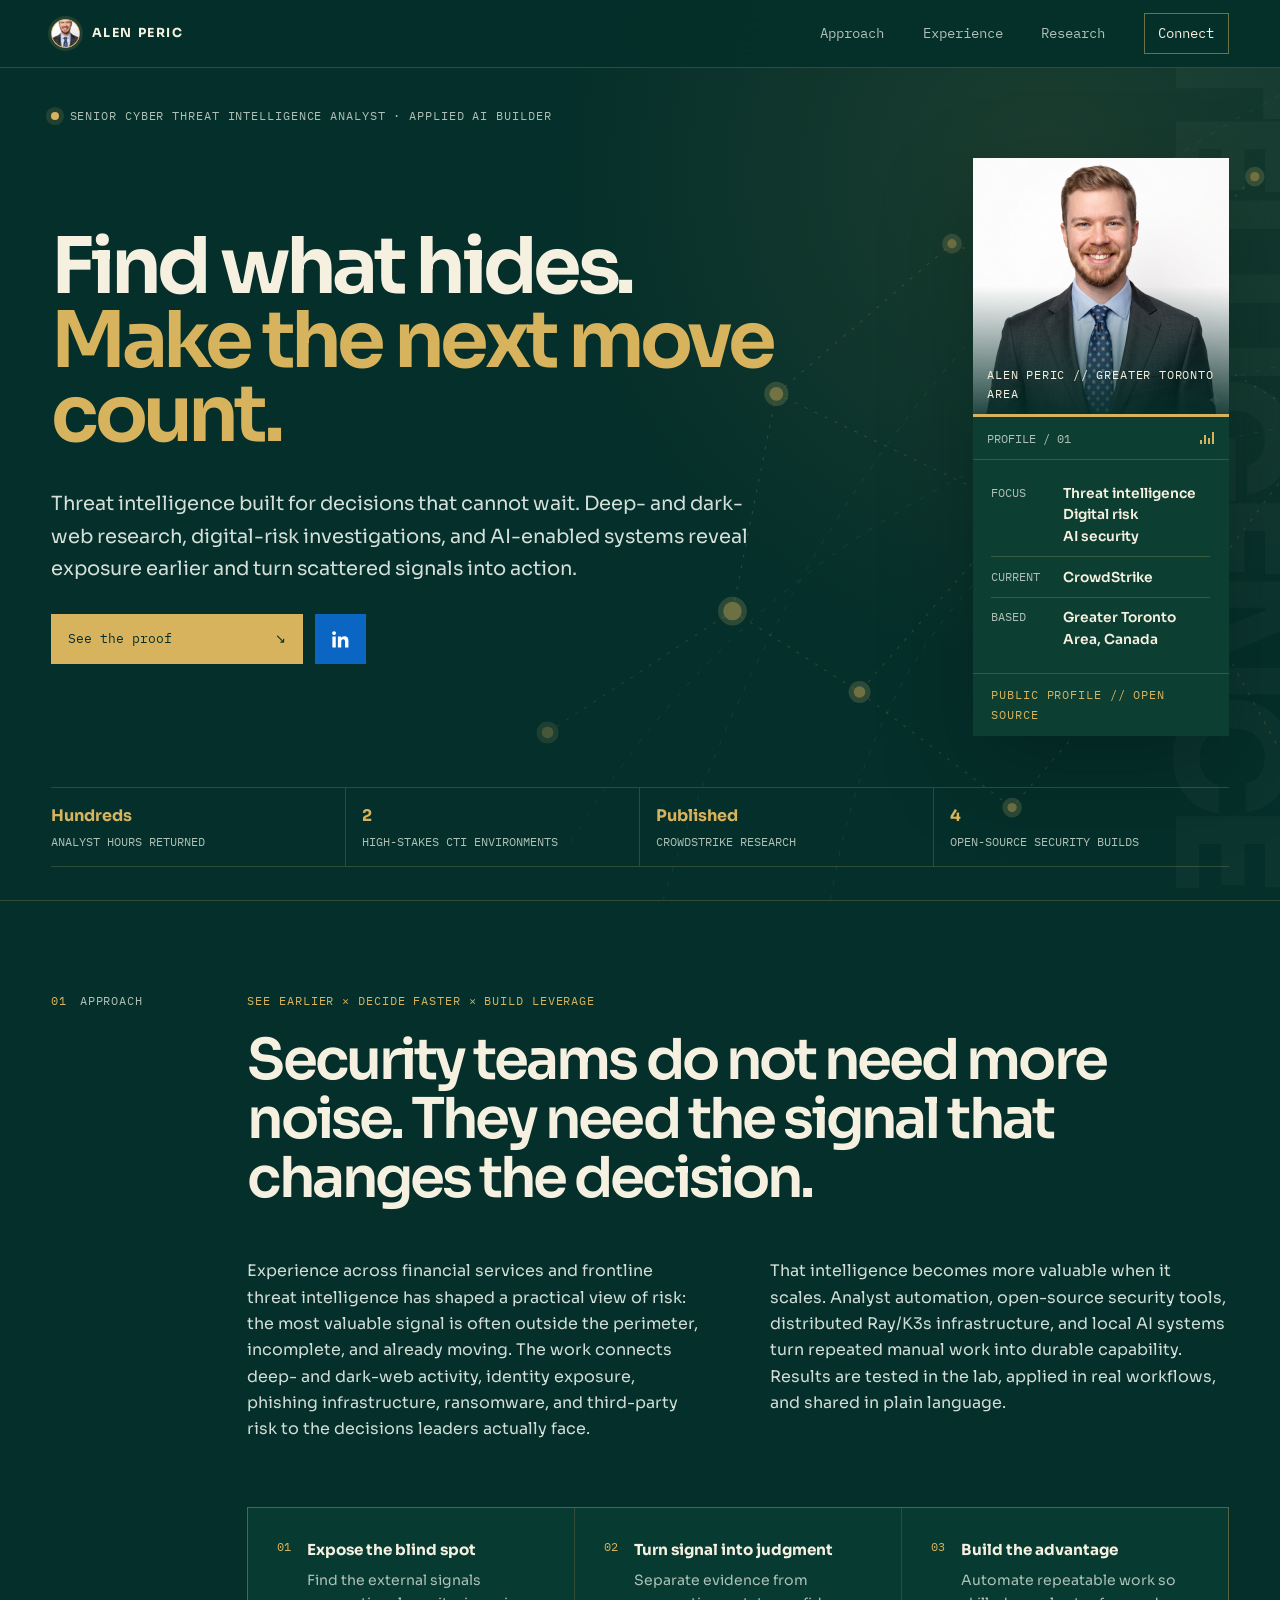
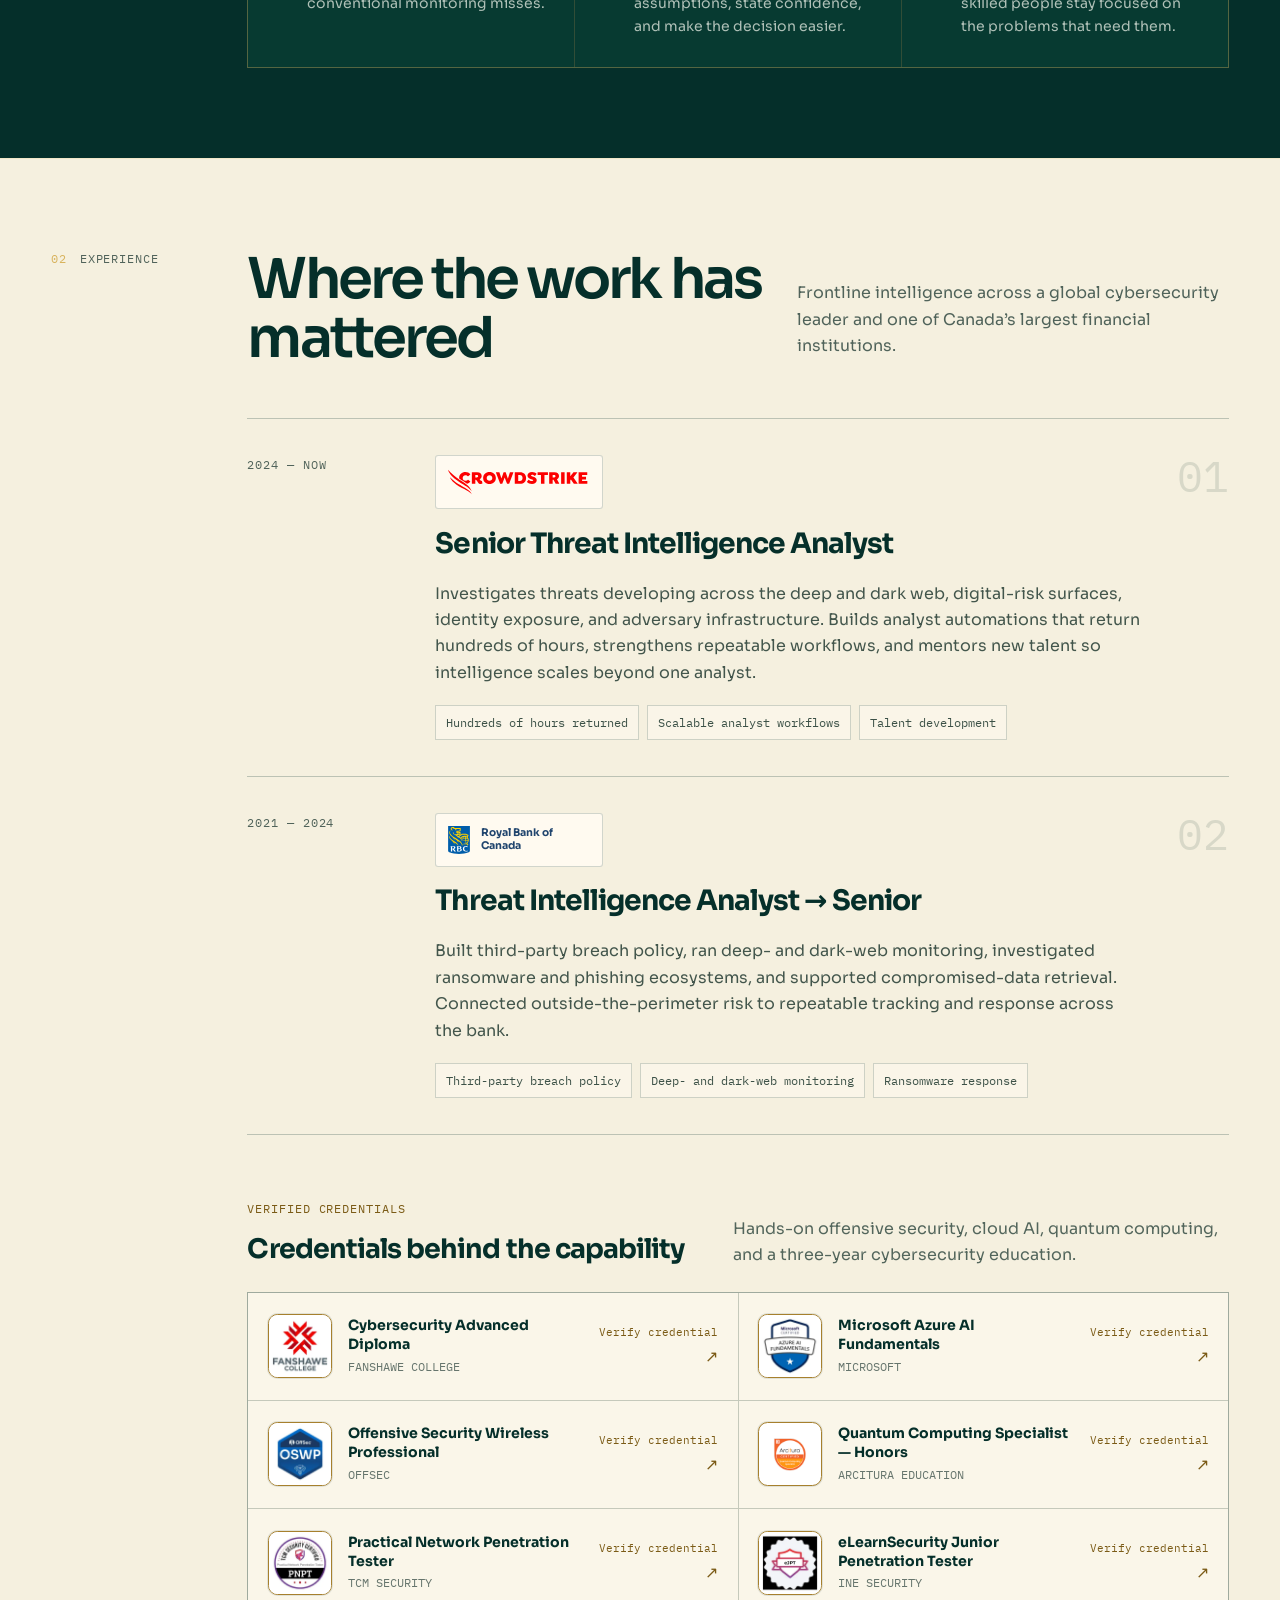
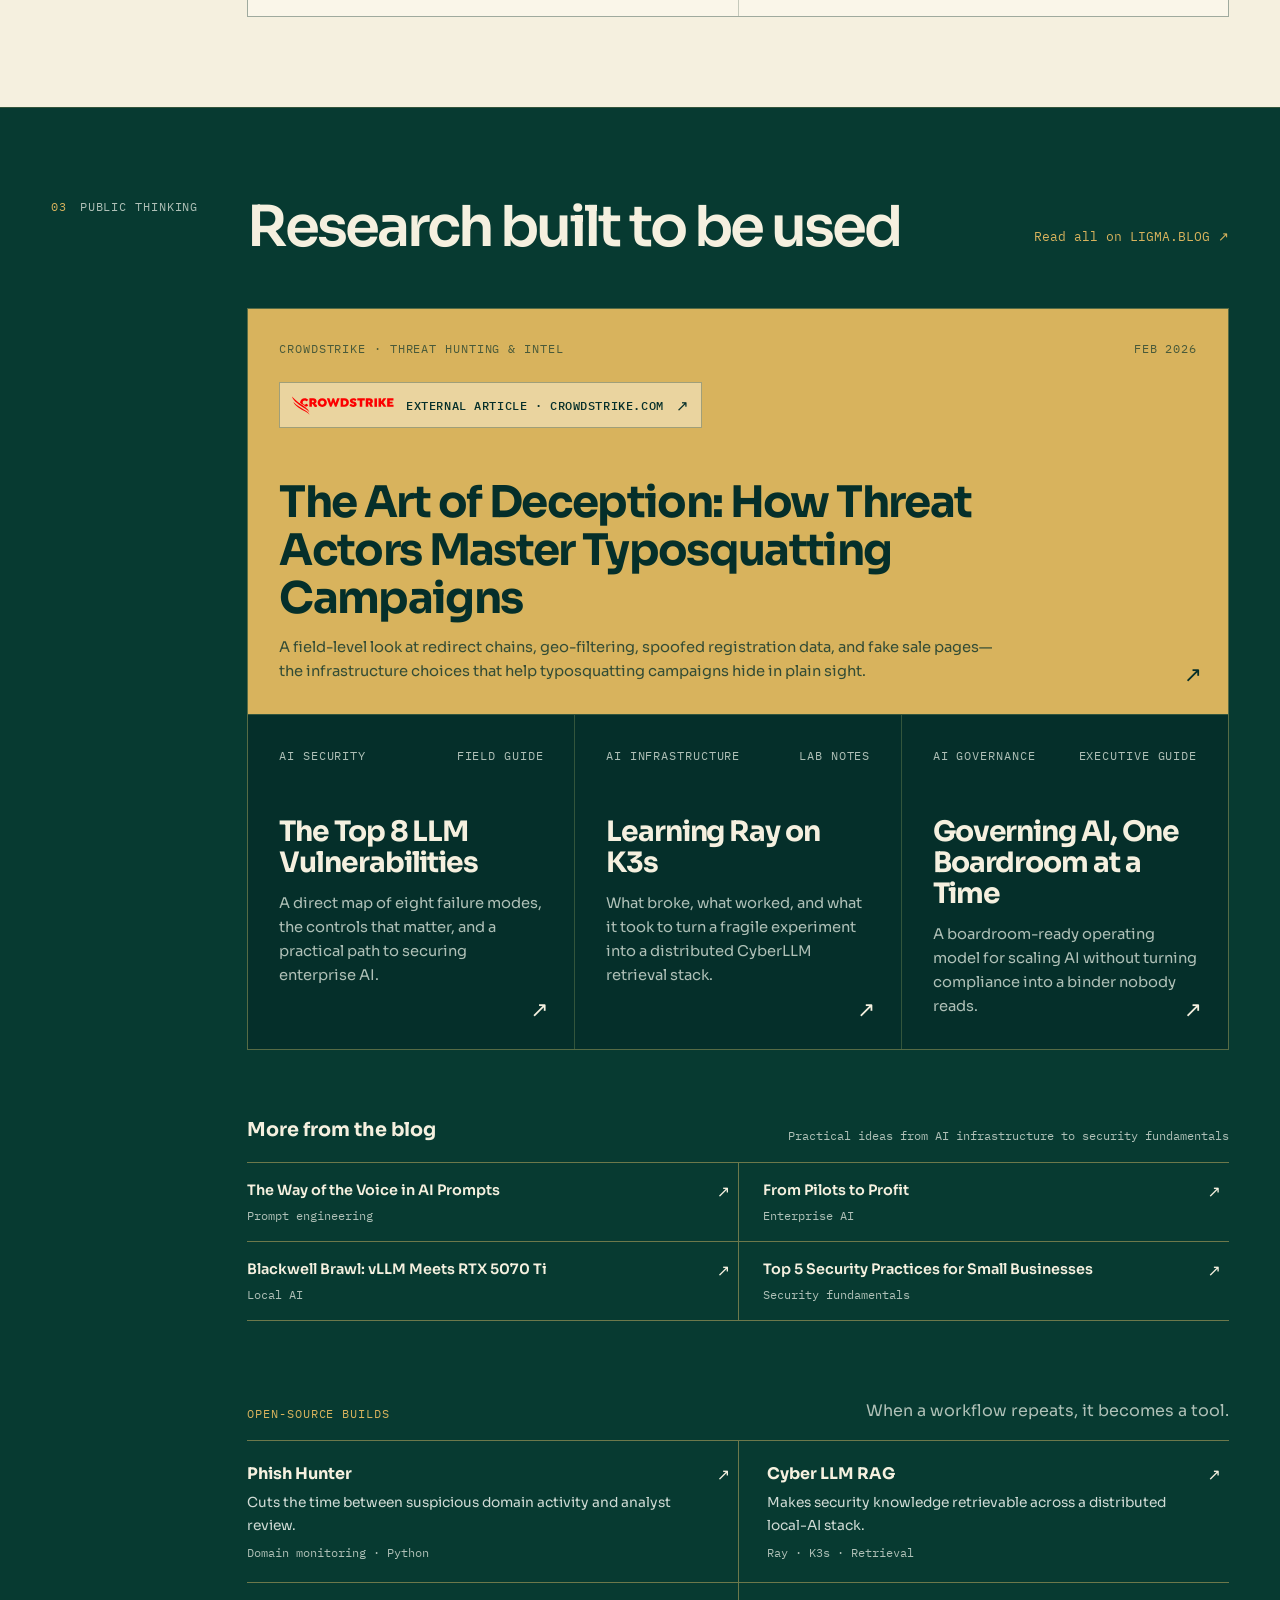
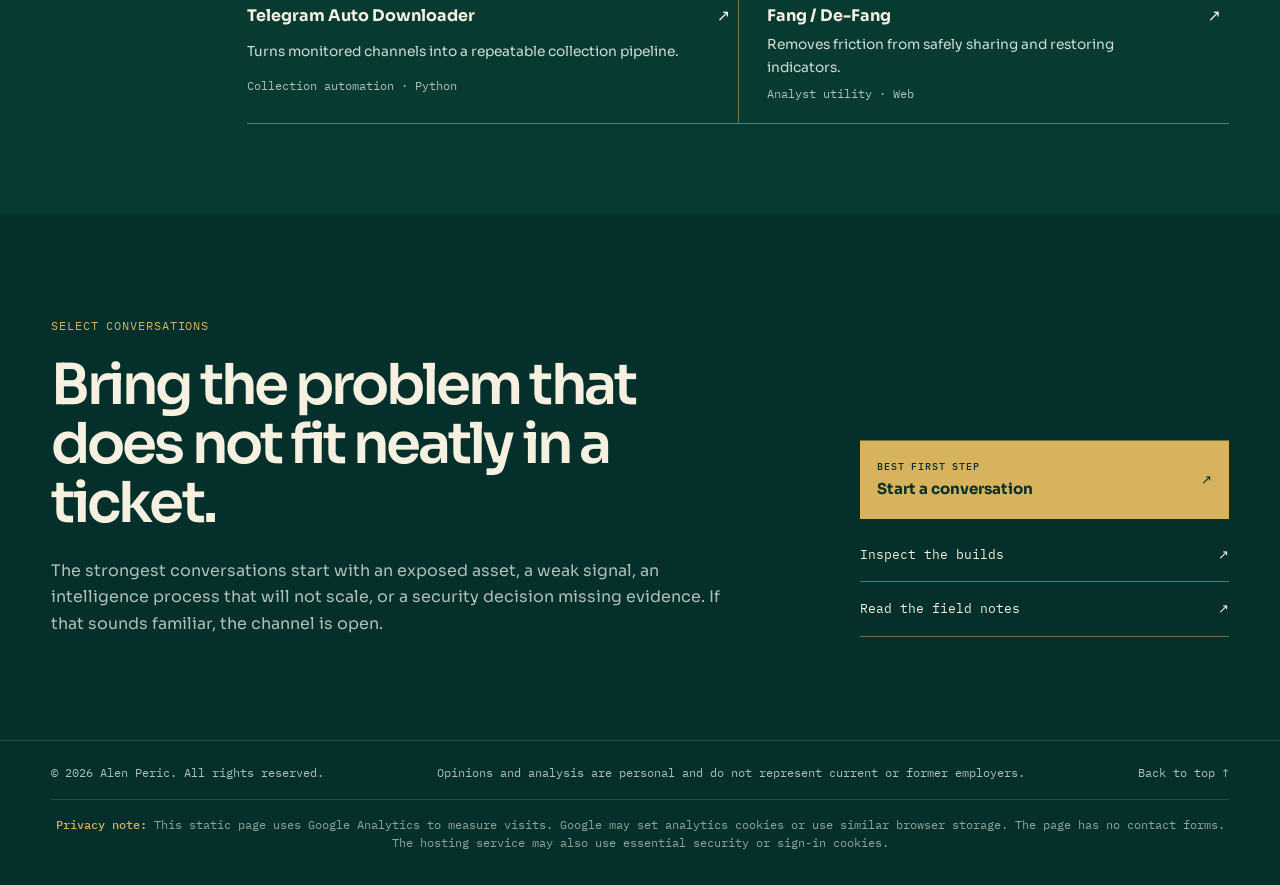
==== commit f82f93c7: "Clean up index.html by removing unused styles and scripts Removed extensive styling and script secti" ====
--- a/index.html
+++ b/index.html
@@ -1838,330 +1838,3 @@
 </script>
   </body>
 </html>
-      },
-      "alumniOf": "Fanshawe College",
-      "url": "https://alenperic.com",
-      "sameAs": [
-        "https://www.linkedin.com/in/alen-peric/",
-        "https://github.com/alenperic",
-        "https://ligma.blog"
-      ],
-      "knowsAbout": ["Cyber Threat Intelligence", "Artificial Intelligence", "Quantum Computing", "Information Security", "Python"]
-    }
-    </script>
-
-    <style>
-      :root {
-        --primary-red: #e50914;
-        --dark-bg: rgba(10, 10, 12, 0.85);
-        --border-color: rgba(255, 255, 255, 0.15);
-        --text-muted: #a0a0a0;
-      }
-      
-      html, body {
-        height: 100%;
-        margin: 0;
-        padding: 0;
-        font-family: 'Segoe UI', Roboto, Helvetica, Arial, sans-serif;
-        color: white;
-        background-color: #050505;
-        overflow-x: hidden;
-      }
-
-      /* Canvas Background Integration */
-      canvas.scene {
-        position: fixed;
-        top: 0;
-        left: 0;
-        width: 133%;
-        height: 100%;
-        transform: translateX(33%);
-        z-index: 1;
-        pointer-events: none;
-      }
-
-      /* Main Application Layout */
-      .app-container {
-        position: relative;
-        z-index: 50;
-        display: flex;
-        flex-direction: column;
-        align-items: center;
-        min-height: 100vh;
-        padding: 40px 20px;
-        box-sizing: border-box;
-      }
-
-      /* Header & Terminal Typing Effect */
-      header {
-        text-align: center;
-        margin-bottom: 30px;
-        background: var(--dark-bg);
-        padding: 20px 40px;
-        border-radius: 8px;
-        border: 1px solid var(--border-color);
-        backdrop-filter: blur(10px);
-      }
-      .logo {
-        font-size: 42px;
-        font-weight: 800;
-        margin: 0 0 10px 0;
-        letter-spacing: 2px;
-        text-transform: uppercase;
-      }
-      .terminal-text {
-        font-size: 18px;
-        color: #4ade80; /* Terminal Green */
-        font-family: monospace;
-        min-height: 24px;
-      }
-      .cursor {
-        display: inline-block;
-        width: 10px;
-        height: 18px;
-        background-color: #4ade80;
-        animation: blink 1s step-end infinite;
-        vertical-align: middle;
-      }
-      @keyframes blink { 50% { opacity: 0; } }
-
-      /* Tab Navigation */
-      .tab-nav {
-        display: flex;
-        gap: 15px;
-        margin-bottom: 30px;
-        background: var(--dark-bg);
-        padding: 10px;
-        border-radius: 8px;
-        border: 1px solid var(--border-color);
-        backdrop-filter: blur(10px);
-      }
-      .tab-btn {
-        background: transparent;
-        color: var(--text-muted);
-        border: none;
-        padding: 10px 20px;
-        font-size: 16px;
-        font-weight: 600;
-        cursor: pointer;
-        border-radius: 4px;
-        transition: all 0.3s ease;
-      }
-      .tab-btn:hover {
-        color: white;
-        background: rgba(255, 255, 255, 0.05);
-      }
-      .tab-btn.active {
-        color: white;
-        background: var(--primary-red);
-      }
-
-      /* Content Area */
-      .content-area {
-        background: var(--dark-bg);
-        border: 1px solid var(--border-color);
-        backdrop-filter: blur(10px);
-        border-radius: 12px;
-        width: 100%;
-        max-width: 900px;
-        padding: 40px;
-        box-shadow: 0 10px 30px rgba(0,0,0,0.5);
-      }
-      .tab-content {
-        display: none;
-        animation: fadeIn 0.4s ease-in-out;
-      }
-      .tab-content.active {
-        display: block;
-      }
-      @keyframes fadeIn {
-        from { opacity: 0; transform: translateY(10px); }
-        to { opacity: 1; transform: translateY(0); }
-      }
-
-      /* Expertise Cards */
-      .grid-layout {
-        display: grid;
-        grid-template-columns: 1fr 1fr;
-        gap: 20px;
-      }
-      .card {
-        background: rgba(0, 0, 0, 0.4);
-        border: 1px solid rgba(255, 255, 255, 0.05);
-        padding: 20px;
-        border-radius: 8px;
-        transition: transform 0.2s, border-color 0.2s;
-      }
-      .card:hover {
-        transform: translateY(-5px);
-        border-color: var(--primary-red);
-      }
-      .card h3 {
-        margin: 0 0 10px 0;
-        color: white;
-        font-size: 20px;
-      }
-      .card p {
-        margin: 0;
-        color: var(--text-muted);
-        line-height: 1.6;
-        font-size: 15px;
-      }
-
-      /* Call to Action Buttons */
-      .cta-container {
-        display: flex;
-        justify-content: center;
-        gap: 20px;
-        margin-top: 40px;
-      }
-      .btn {
-        padding: 14px 28px;
-        font-size: 16px;
-        font-weight: bold;
-        text-decoration: none;
-        border-radius: 6px;
-        transition: all 0.2s ease-in-out;
-        text-transform: uppercase;
-        letter-spacing: 1px;
-      }
-      .btn-primary {
-        background-color: var(--primary-red);
-        color: white;
-        border: 1px solid var(--primary-red);
-      }
-      .btn-primary:hover {
-        background-color: #b20710;
-        box-shadow: 0 0 15px rgba(229, 9, 20, 0.5);
-      }
-      .btn-secondary {
-        background-color: transparent;
-        color: white;
-        border: 1px solid var(--text-muted);
-      }
-      .btn-secondary:hover {
-        border-color: white;
-        background-color: rgba(255, 255, 255, 0.1);
-      }
-
-      /* Responsive Adjustments */
-      @media screen and (max-width: 768px) {
-        .grid-layout { grid-template-columns: 1fr; }
-        .logo { font-size: 28px; }
-        .tab-nav { flex-wrap: wrap; justify-content: center; }
-        .cta-container { flex-direction: column; align-items: center; }
-        .btn { width: 100%; text-align: center; box-sizing: border-box; }
-        .content-area { padding: 20px; }
-      }
-    </style>
-
-    <script type="module" crossorigin src="./assets/index-b7d38c76.js"></script>
-    <link rel="stylesheet" href="./assets/index-5884692c.css" />
-  </head>
-  
-  <body>
-    <canvas class="scene"></canvas>
-
-    <div class="app-container">
-      
-      <header>
-        <h1 class="logo">Alen Peric</h1>
-        <div class="terminal-text">
-          <span id="typewriter"></span><span class="cursor"></span>
-        </div>
-      </header>
-
-      <nav class="tab-nav">
-        <button class="tab-btn active" onclick="switchTab('expertise')">Core Expertise</button>
-        <button class="tab-btn" onclick="switchTab('impact')">Business Impact</button>
-        <button class="tab-btn" onclick="switchTab('connect')">Connect</button>
-      </nav>
-
-      <main class="content-area">
-        
-        <section id="expertise" class="tab-content active">
-          <div class="grid-layout">
-            <div class="card">
-              <h3>Threat Intelligence (CTI)</h3>
-              <p>Specialized in deep/dark web collection, phishing-kit analysis, and attribution-driven actor research. Transforming raw data into actionable intelligence for executive decision-making.</p>
-            </div>
-            <div class="card">
-              <h3>AI-Assisted Workflows</h3>
-              <p>Benchmarking modern LLM stacks (vLLM, TensorRT) on custom GPU infrastructure. Prototyping agentic pipelines for intelligence triage, significantly improving detection quality.</p>
-            </div>
-            <div class="card">
-              <h3>Security Engineering</h3>
-              <p>Developing custom programmatic automations to accelerate analysis workflows. Focused on reducing Mean Time To Respond (MTTR) and eliminating repetitive operational bottlenecks.</p>
-            </div>
-            <div class="card">
-              <h3>Advanced Threat Tracking</h3>
-              <p>Executing in-depth threat landscape assessments to track advanced persistent threats (APTs). Deploying defensive countermeasures and developing third-party breach policies.</p>
-            </div>
-          </div>
-        </section>
-
-        <section id="impact" class="tab-content">
-          <div class="card" style="margin-bottom: 20px;">
-            <h3>Senior Intelligence Analyst @ CrowdStrike</h3>
-            <p style="color: white; font-weight: bold; margin-bottom: 10px;">2024 - Present</p>
-            <p>Driving strategic oversight of CTI initiatives. Authored critical tooling and automation scripts resulting in the preservation of hundreds of operational analyst work hours. Mentoring incoming talent to scale organizational capabilities.</p>
-          </div>
-          <div class="card">
-            <h3>Senior Threat Intelligence Analyst @ RBC</h3>
-            <p style="color: white; font-weight: bold; margin-bottom: 10px;">2023 - 2024</p>
-            <p>Led third-party breach policy development and DDW monitoring initiatives. Successfully investigated notable ransomware events, facilitating the retrieval of compromised data and fortifying the enterprise security posture.</p>
-          </div>
-        </section>
-
-        <section id="connect" class="tab-content">
-          <div style="text-align: center; max-width: 600px; margin: 0 auto;">
-            <h2 style="margin-top: 0;">Ready to scale your security operations?</h2>
-            <p style="color: var(--text-muted); font-size: 18px; margin-bottom: 30px;">
-              I regularly publish technical breakdowns on typosquatting evasion, quantized model inference, and proactive infrastructure disruption. Read my latest analysis or reach out directly.
-            </p>
-            <div class="cta-container" style="margin-top: 0;">
-              <a href="https://ligma.blog" target="_blank" class="btn btn-primary">
-                Read Security Blog
-              </a>
-              <a href="https://www.linkedin.com/in/alen-peric/" target="_blank" class="btn btn-secondary">
-                View LinkedIn
-              </a>
-            </div>
-          </div>
-        </section>
-
-      </main>
-    </div>
-
-    <script>
-      // Feature 1: Tab Switching Logic
-      function switchTab(tabId) {
-        // Remove active class from all buttons and contents
-        document.querySelectorAll('.tab-btn').forEach(btn => btn.classList.remove('active'));
-        document.querySelectorAll('.tab-content').forEach(content => content.classList.remove('active'));
-        
-        // Add active class to clicked button and target content
-        event.currentTarget.classList.add('active');
-        document.getElementById(tabId).classList.add('active');
-      }
-
-      // Feature 2: Terminal Typewriter Effect
-      document.addEventListener('DOMContentLoaded', () => {
-        const textToType = "Sr. Intelligence Analyst | AI & Quantum Certified";
-        const targetElement = document.getElementById('typewriter');
-        let index = 0;
-
-        function typeWriter() {
-          if (index < textToType.length) {
-            targetElement.innerHTML += textToType.charAt(index);
-            index++;
-            setTimeout(typeWriter, 50); // Typing speed in ms
-          }
-        }
-        
-        // Initiate typing effect with a slight delay
-        setTimeout(typeWriter, 500);
-      });
-    </script>
-  </body>
-</html>
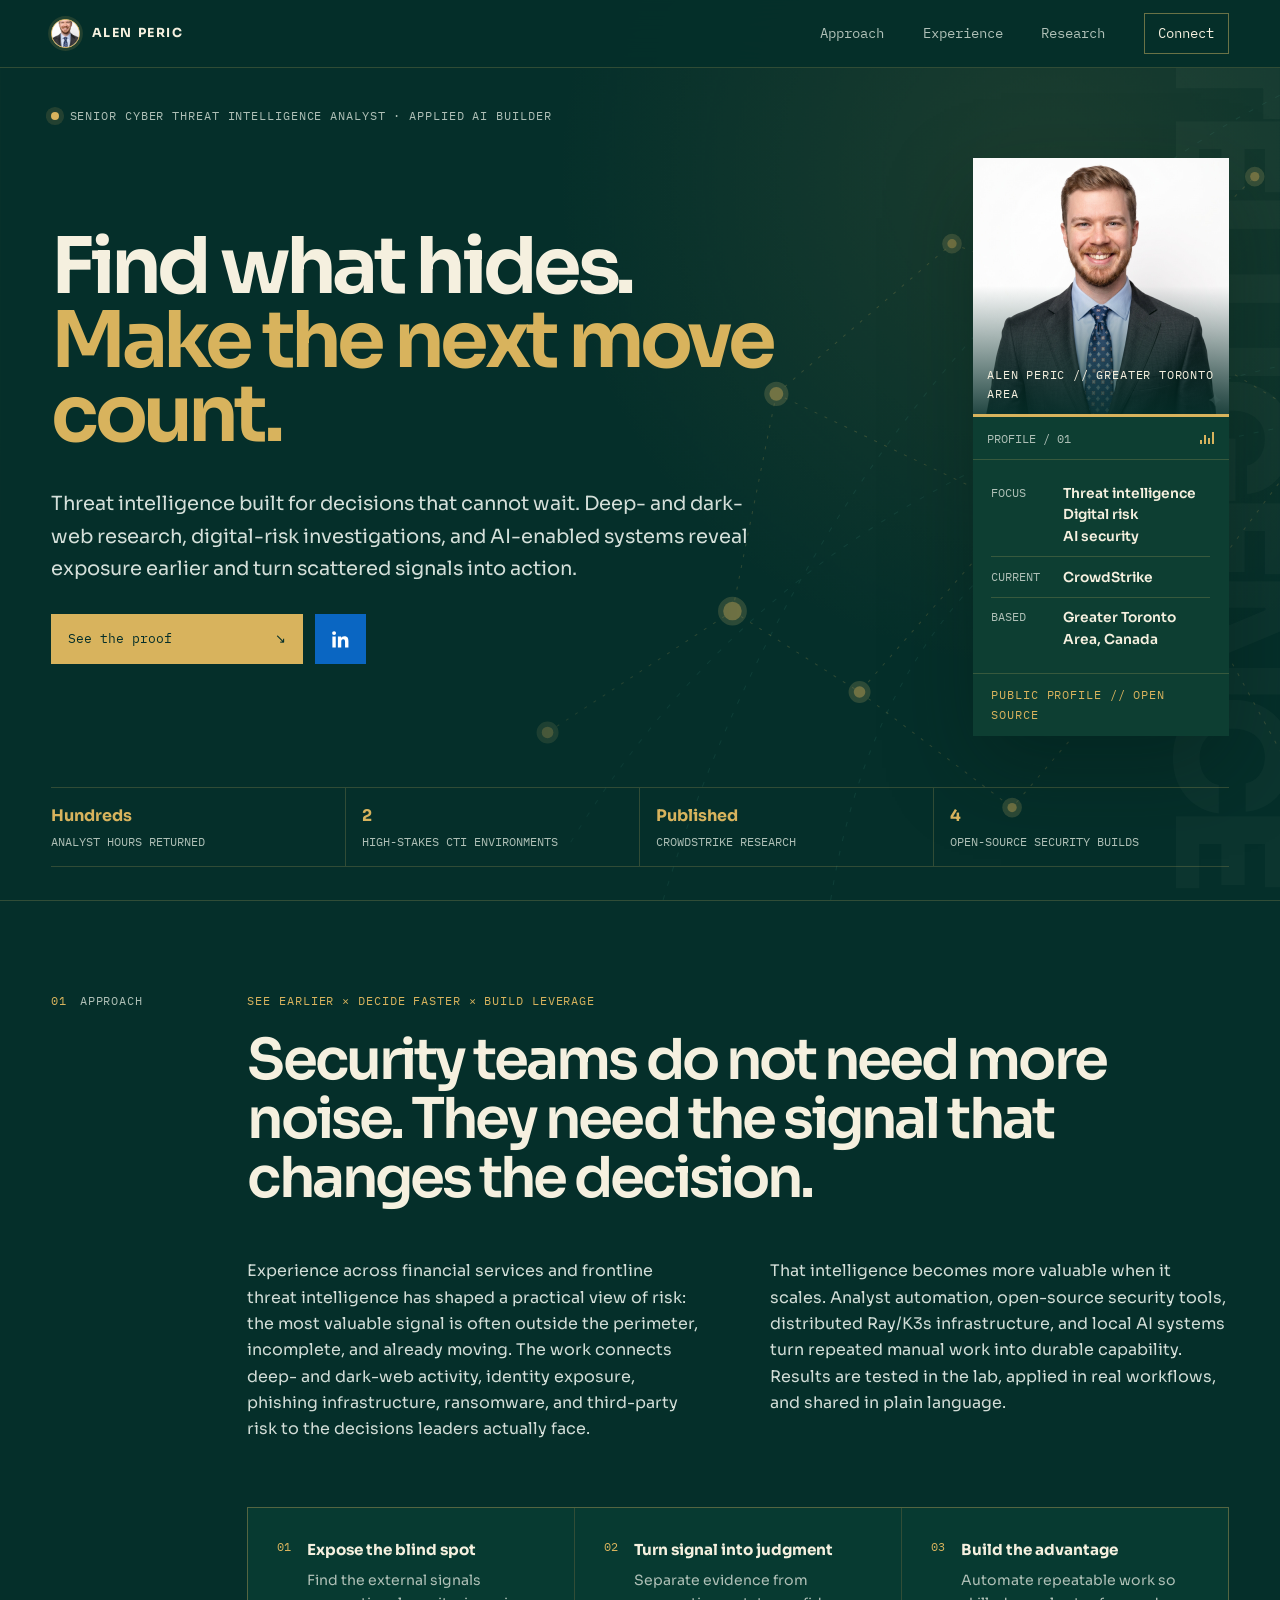
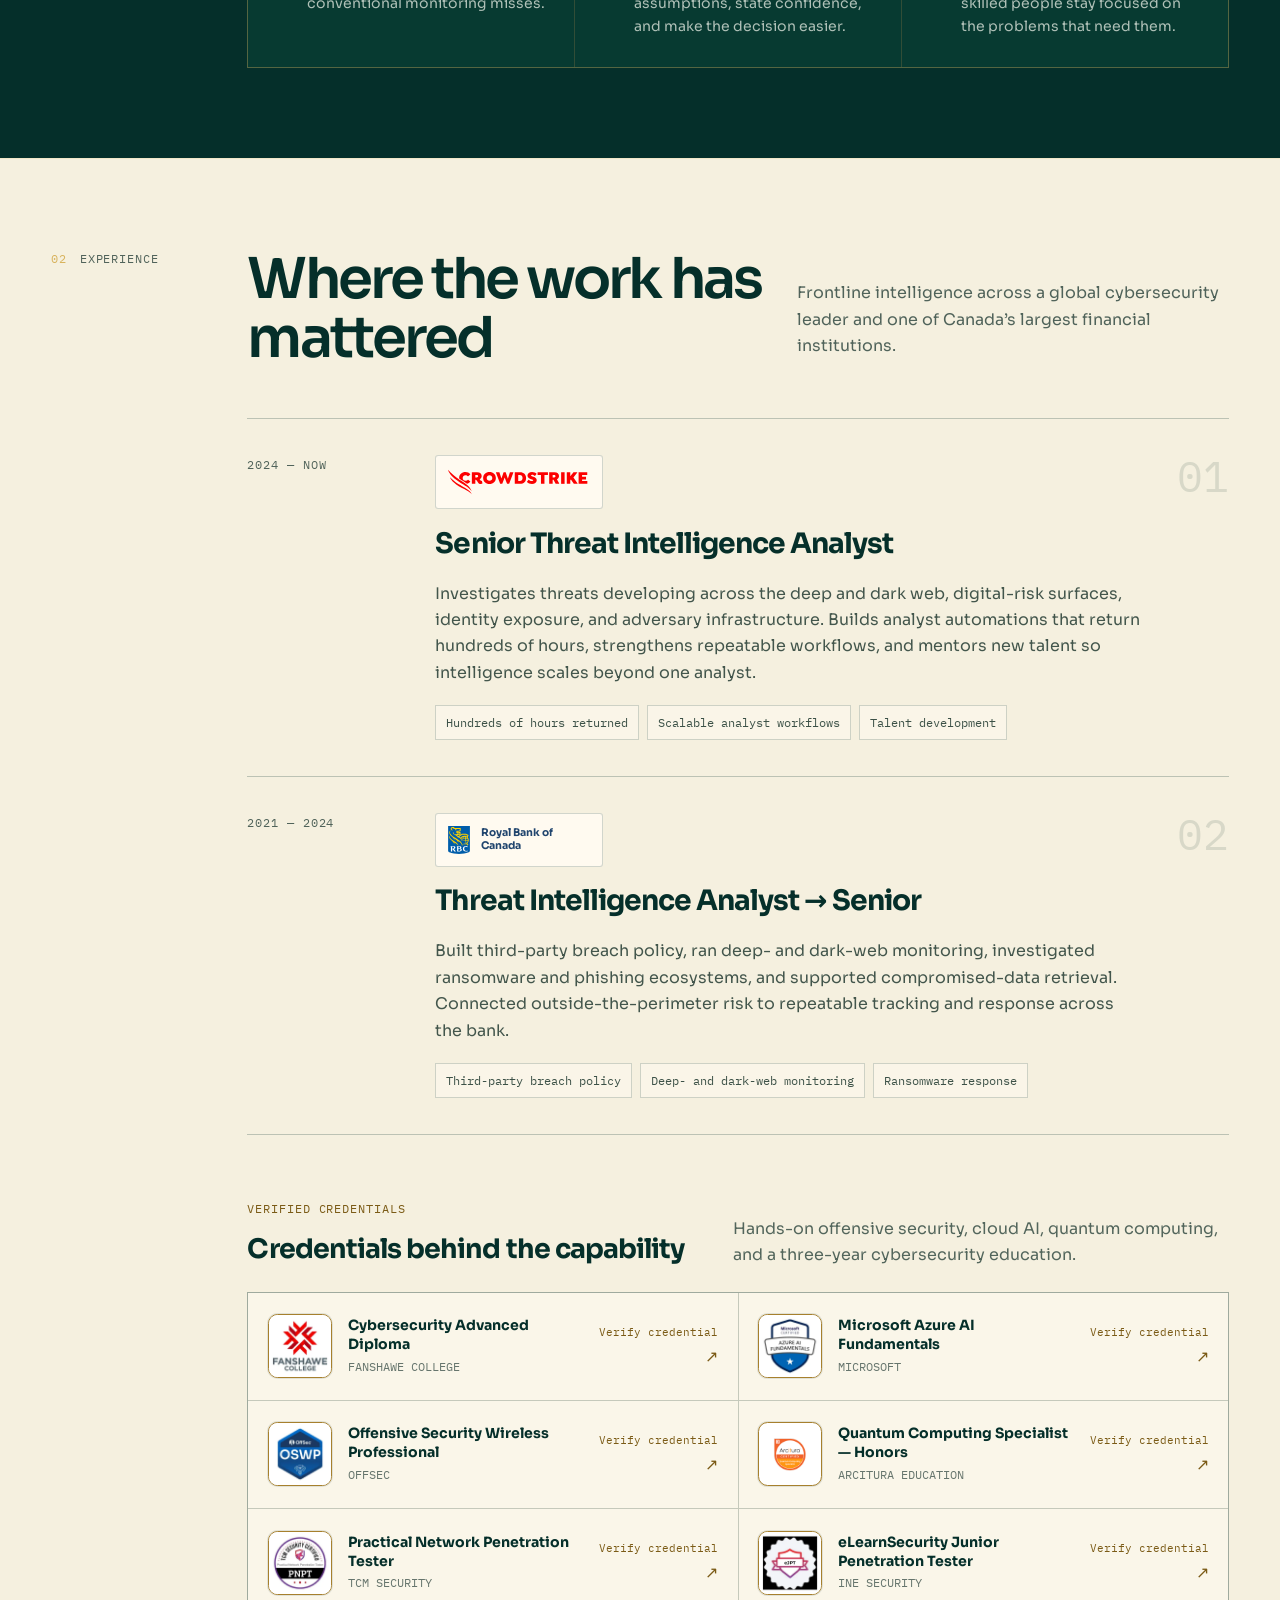
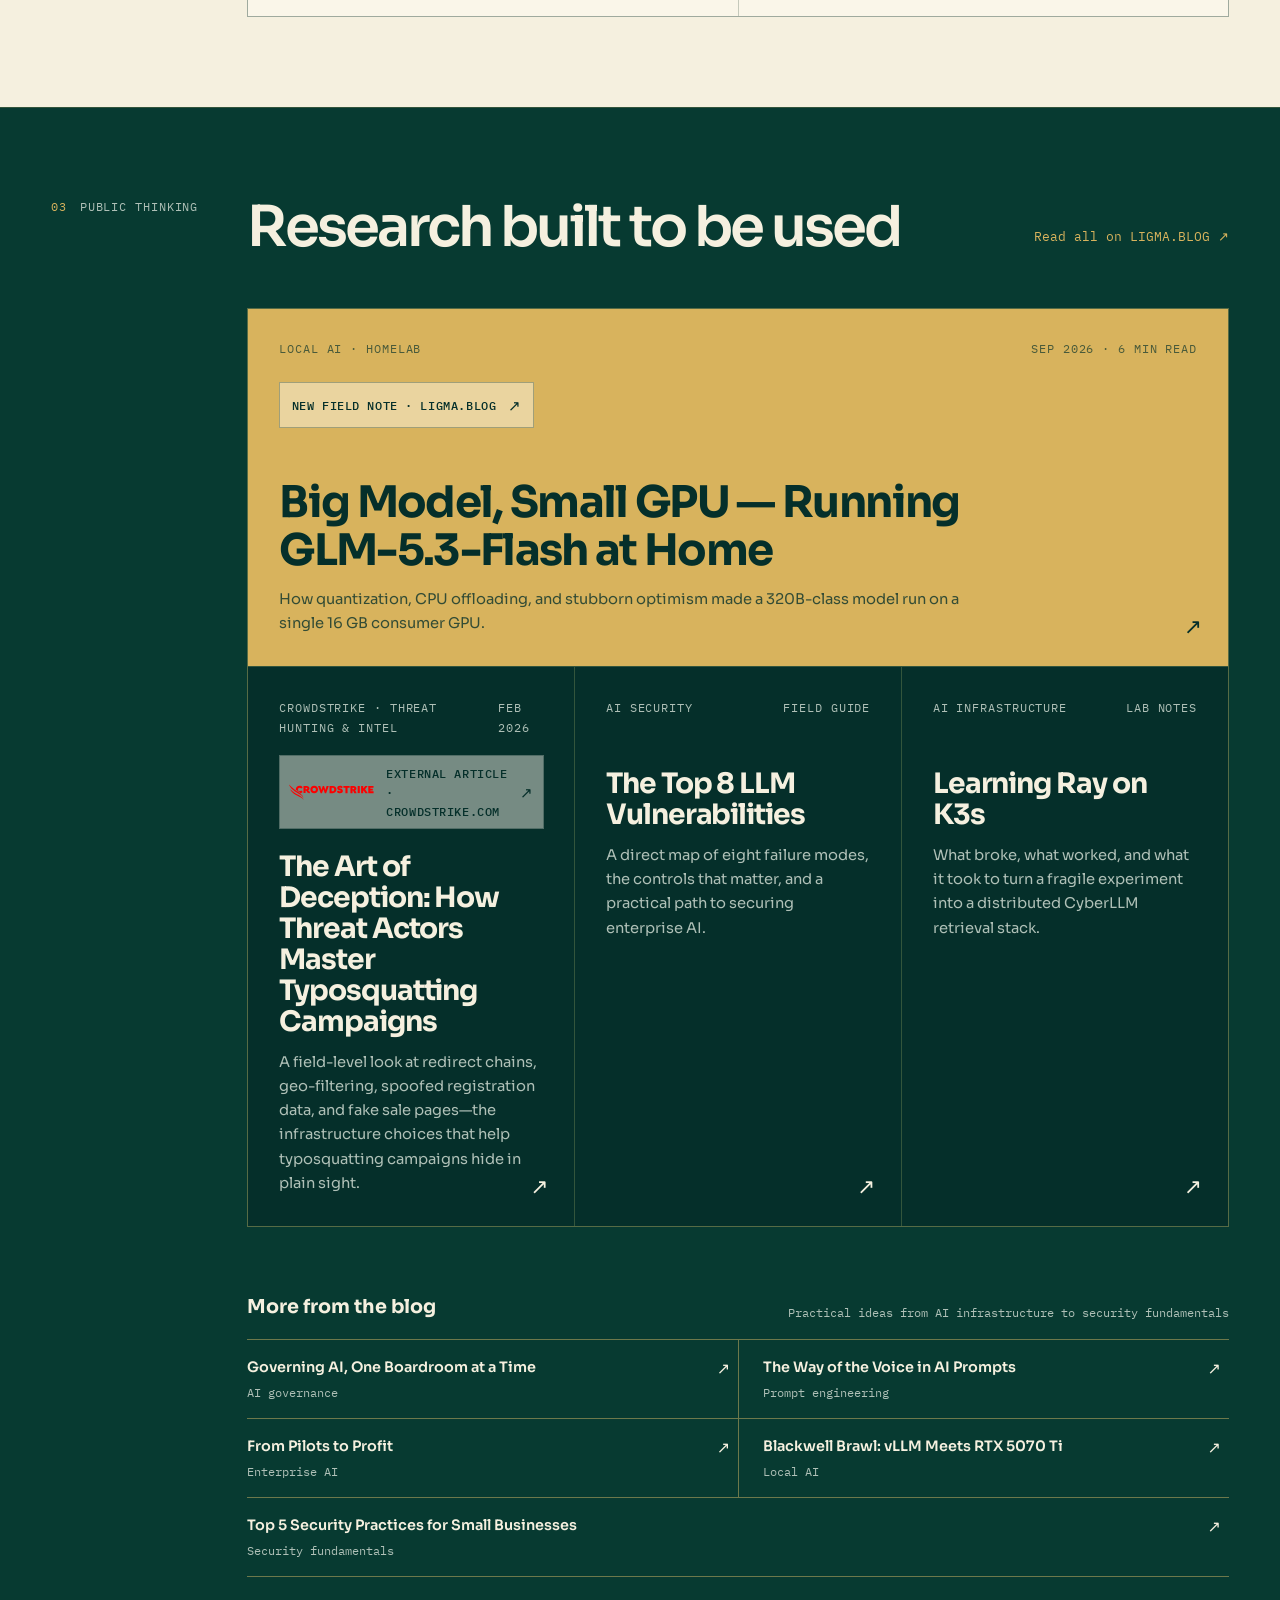
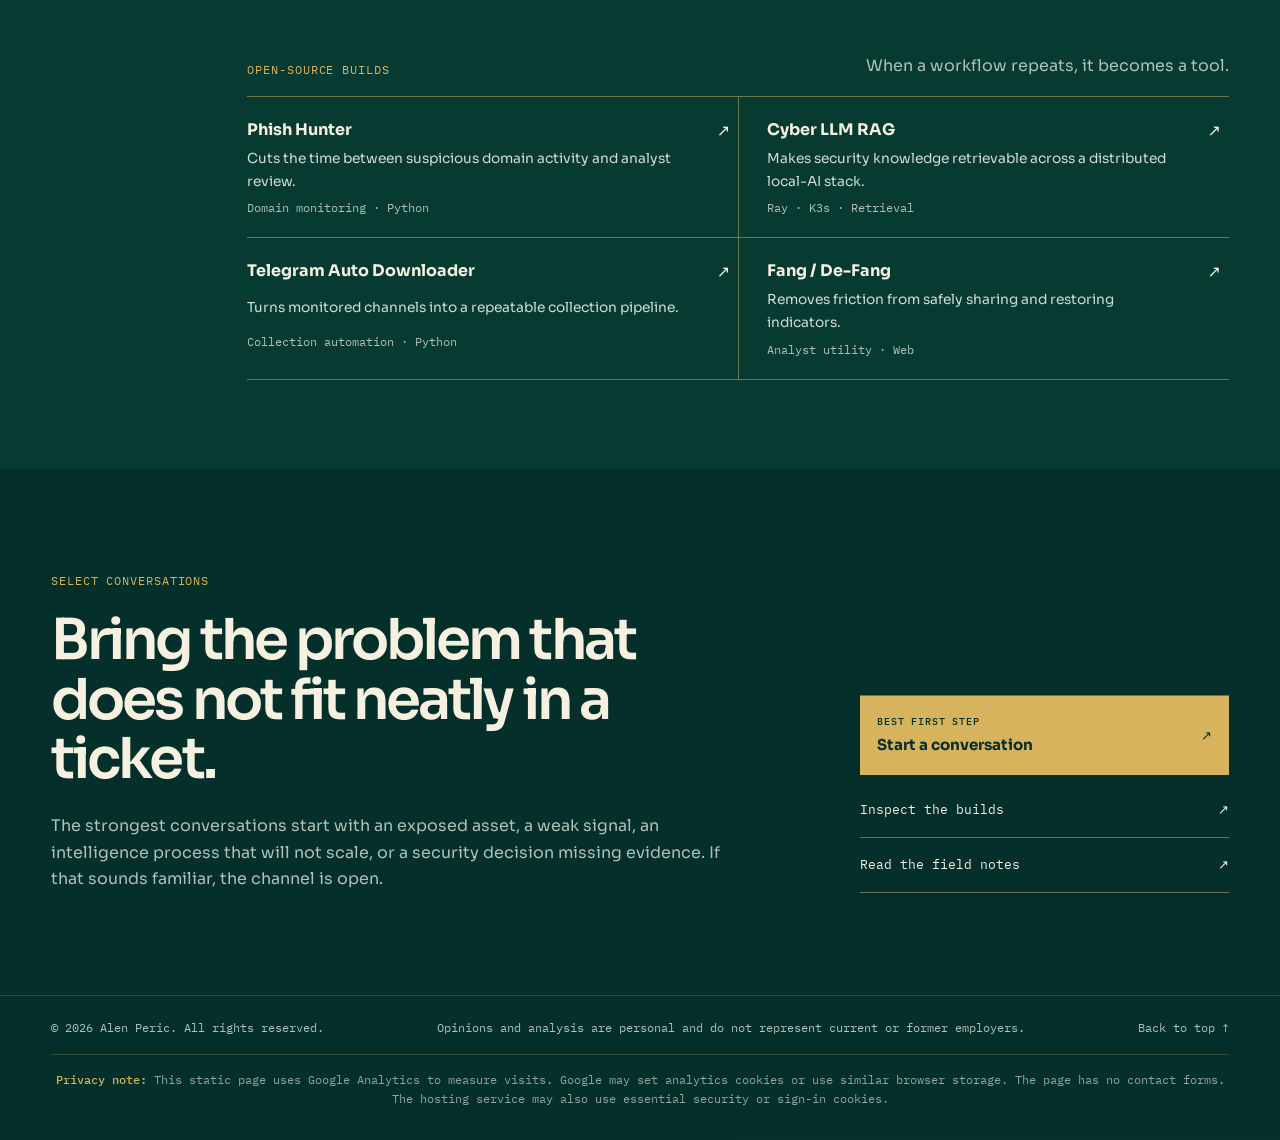
==== commit 31f4462e: "Feature latest GLM-5.3-Flash blog post" ====
--- a/index.html
+++ b/index.html
@@ -981,6 +981,19 @@
   font-weight: 400;
 }
 
+.work-item:not(.featured) .featured-domain {
+  margin-top: 1.1rem;
+  padding: 0.48rem 0.58rem;
+}
+
+.work-item:not(.featured) .featured-domain img {
+  width: 5.3rem;
+}
+
+.work-item:not(.featured) .featured-domain + h3 {
+  margin-top: 1.4rem;
+}
+
 .work-item h3 {
   max-width: 23ch;
   margin: 3.2rem 0 0.75rem;
@@ -1058,6 +1071,12 @@
 .writing-links a:nth-child(even) {
   padding-left: 1.5rem;
   border-left: 1px solid var(--line-strong);
+}
+
+.writing-links a:last-child:nth-child(odd) {
+  grid-column: 1 / -1;
+  padding-left: 0;
+  border-left: 0;
 }
 
 .writing-links a:hover span {
@@ -1745,15 +1764,16 @@
         <div class="work-content">
           <div class="section-heading-row"><h2 id="writing-title">Research built to be used</h2><a href="https://ligma.blog/" target="_blank" rel="noreferrer" data-analytics="research_blog">Read all on LIGMA.BLOG ↗</a></div>
           <div class="work-list">
-            <a class="work-item featured" href="https://www.crowdstrike.com/en-us/blog/the-art-of-deception-how-threat-actors-master-typosquatting-campaigns-to-bypass-detection/" target="_blank" rel="noreferrer" aria-label="Read The Art of Deception on CrowdStrike.com (opens in a new tab)" data-analytics="research_crowdstrike"><div class="work-meta"><span>CrowdStrike · Threat Hunting &amp; Intel</span><span>Feb 2026</span></div><span class="featured-domain"><img src="[data-uri]" alt="" width="173" height="32" /> External article · CROWDSTRIKE.COM <b aria-hidden="true">↗</b></span><h3>The Art of Deception: How Threat Actors Master Typosquatting Campaigns</h3><p>A field-level look at redirect chains, geo-filtering, spoofed registration data, and fake sale pages—the infrastructure choices that help typosquatting campaigns hide in plain sight.</p><span class="work-arrow" aria-hidden="true">↗</span></a>
+            <a class="work-item featured" href="https://ligma.blog/post8/" target="_blank" rel="noreferrer" aria-label="Read Big Model, Small GPU on LIGMA.BLOG (opens in a new tab)" data-analytics="research_glm53"><div class="work-meta"><span>Local AI · Homelab</span><span>Sep 2026 · 6 min read</span></div><span class="featured-domain">New field note · LIGMA.BLOG <b aria-hidden="true">↗</b></span><h3>Big Model, Small GPU — Running GLM-5.3-Flash at Home</h3><p>How quantization, CPU offloading, and stubborn optimism made a 320B-class model run on a single 16 GB consumer GPU.</p><span class="work-arrow" aria-hidden="true">↗</span></a>
+            <a class="work-item" href="https://www.crowdstrike.com/en-us/blog/the-art-of-deception-how-threat-actors-master-typosquatting-campaigns-to-bypass-detection/" target="_blank" rel="noreferrer" aria-label="Read The Art of Deception on CrowdStrike.com (opens in a new tab)" data-analytics="research_crowdstrike"><div class="work-meta"><span>CrowdStrike · Threat Hunting &amp; Intel</span><span>Feb 2026</span></div><span class="featured-domain"><img src="[data-uri]" alt="" width="173" height="32" /> External article · CROWDSTRIKE.COM <b aria-hidden="true">↗</b></span><h3>The Art of Deception: How Threat Actors Master Typosquatting Campaigns</h3><p>A field-level look at redirect chains, geo-filtering, spoofed registration data, and fake sale pages—the infrastructure choices that help typosquatting campaigns hide in plain sight.</p><span class="work-arrow" aria-hidden="true">↗</span></a>
             <a class="work-item" href="https://ligma.blog/post7/index.html" target="_blank" rel="noreferrer"><div class="work-meta"><span>AI security</span><span>Field guide</span></div><h3>The Top 8 LLM Vulnerabilities</h3><p>A direct map of eight failure modes, the controls that matter, and a practical path to securing enterprise AI.</p><span class="work-arrow" aria-hidden="true">↗</span></a>
             <a class="work-item" href="https://ligma.blog/post6/" target="_blank" rel="noreferrer"><div class="work-meta"><span>AI infrastructure</span><span>Lab notes</span></div><h3>Learning Ray on K3s</h3><p>What broke, what worked, and what it took to turn a fragile experiment into a distributed CyberLLM retrieval stack.</p><span class="work-arrow" aria-hidden="true">↗</span></a>
-            <a class="work-item" href="https://ligma.blog/post5/" target="_blank" rel="noreferrer"><div class="work-meta"><span>AI governance</span><span>Executive guide</span></div><h3>Governing AI, One Boardroom at a Time</h3><p>A boardroom-ready operating model for scaling AI without turning compliance into a binder nobody reads.</p><span class="work-arrow" aria-hidden="true">↗</span></a>
           </div>
 
           <div class="more-writing">
             <div class="more-writing-head"><h3>More from the blog</h3><span>Practical ideas from AI infrastructure to security fundamentals</span></div>
             <div class="writing-links">
+              <a href="https://ligma.blog/post5/" target="_blank" rel="noreferrer" aria-label="Read Governing AI, One Boardroom at a Time on LIGMA.BLOG (opens in a new tab)" data-analytics="research_post5"><span>Governing AI, One Boardroom at a Time</span><small>AI governance</small><b aria-hidden="true">↗</b></a>
               <a href="https://ligma.blog/post4/" target="_blank" rel="noreferrer"><span>The Way of the Voice in AI Prompts</span><small>Prompt engineering</small><b aria-hidden="true">↗</b></a>
               <a href="https://ligma.blog/post3/" target="_blank" rel="noreferrer"><span>From Pilots to Profit</span><small>Enterprise AI</small><b aria-hidden="true">↗</b></a>
               <a href="https://ligma.blog/post1/" target="_blank" rel="noreferrer"><span>Blackwell Brawl: vLLM Meets RTX 5070 Ti</span><small>Local AI</small><b aria-hidden="true">↗</b></a>
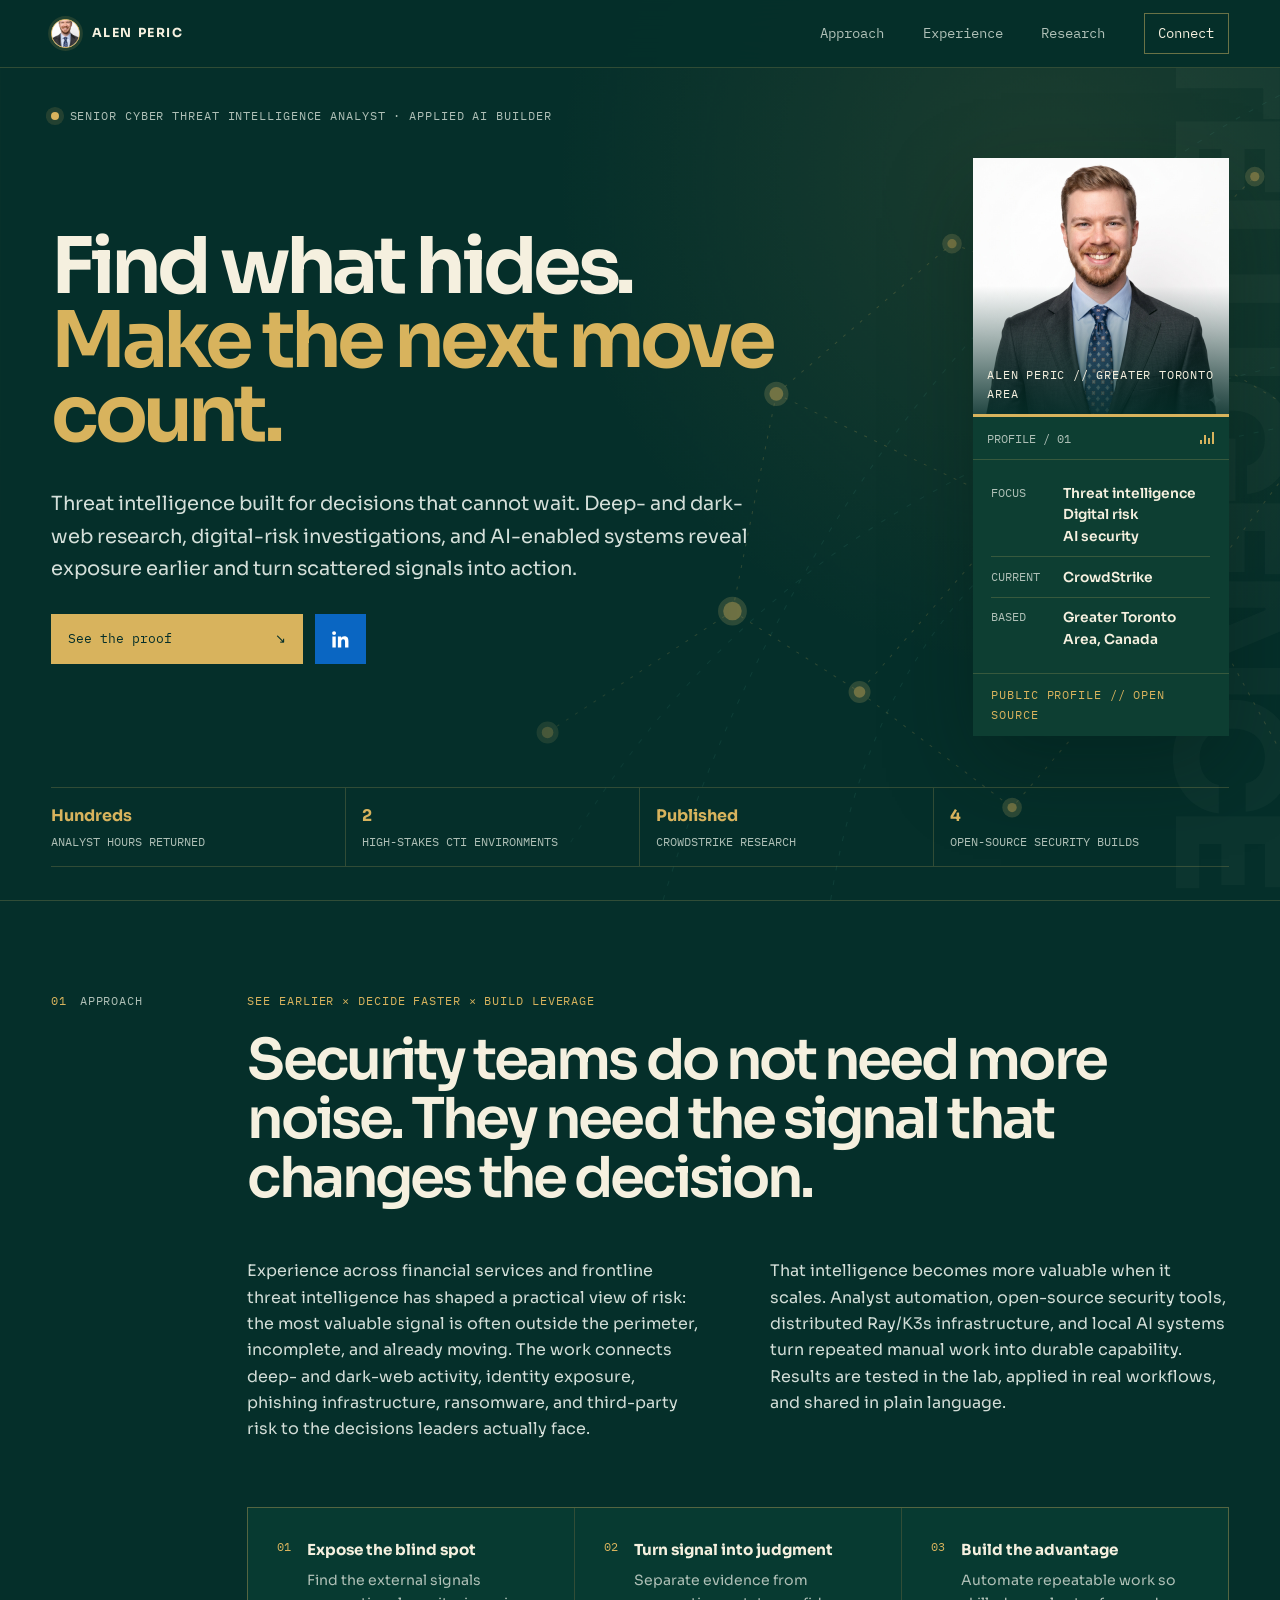
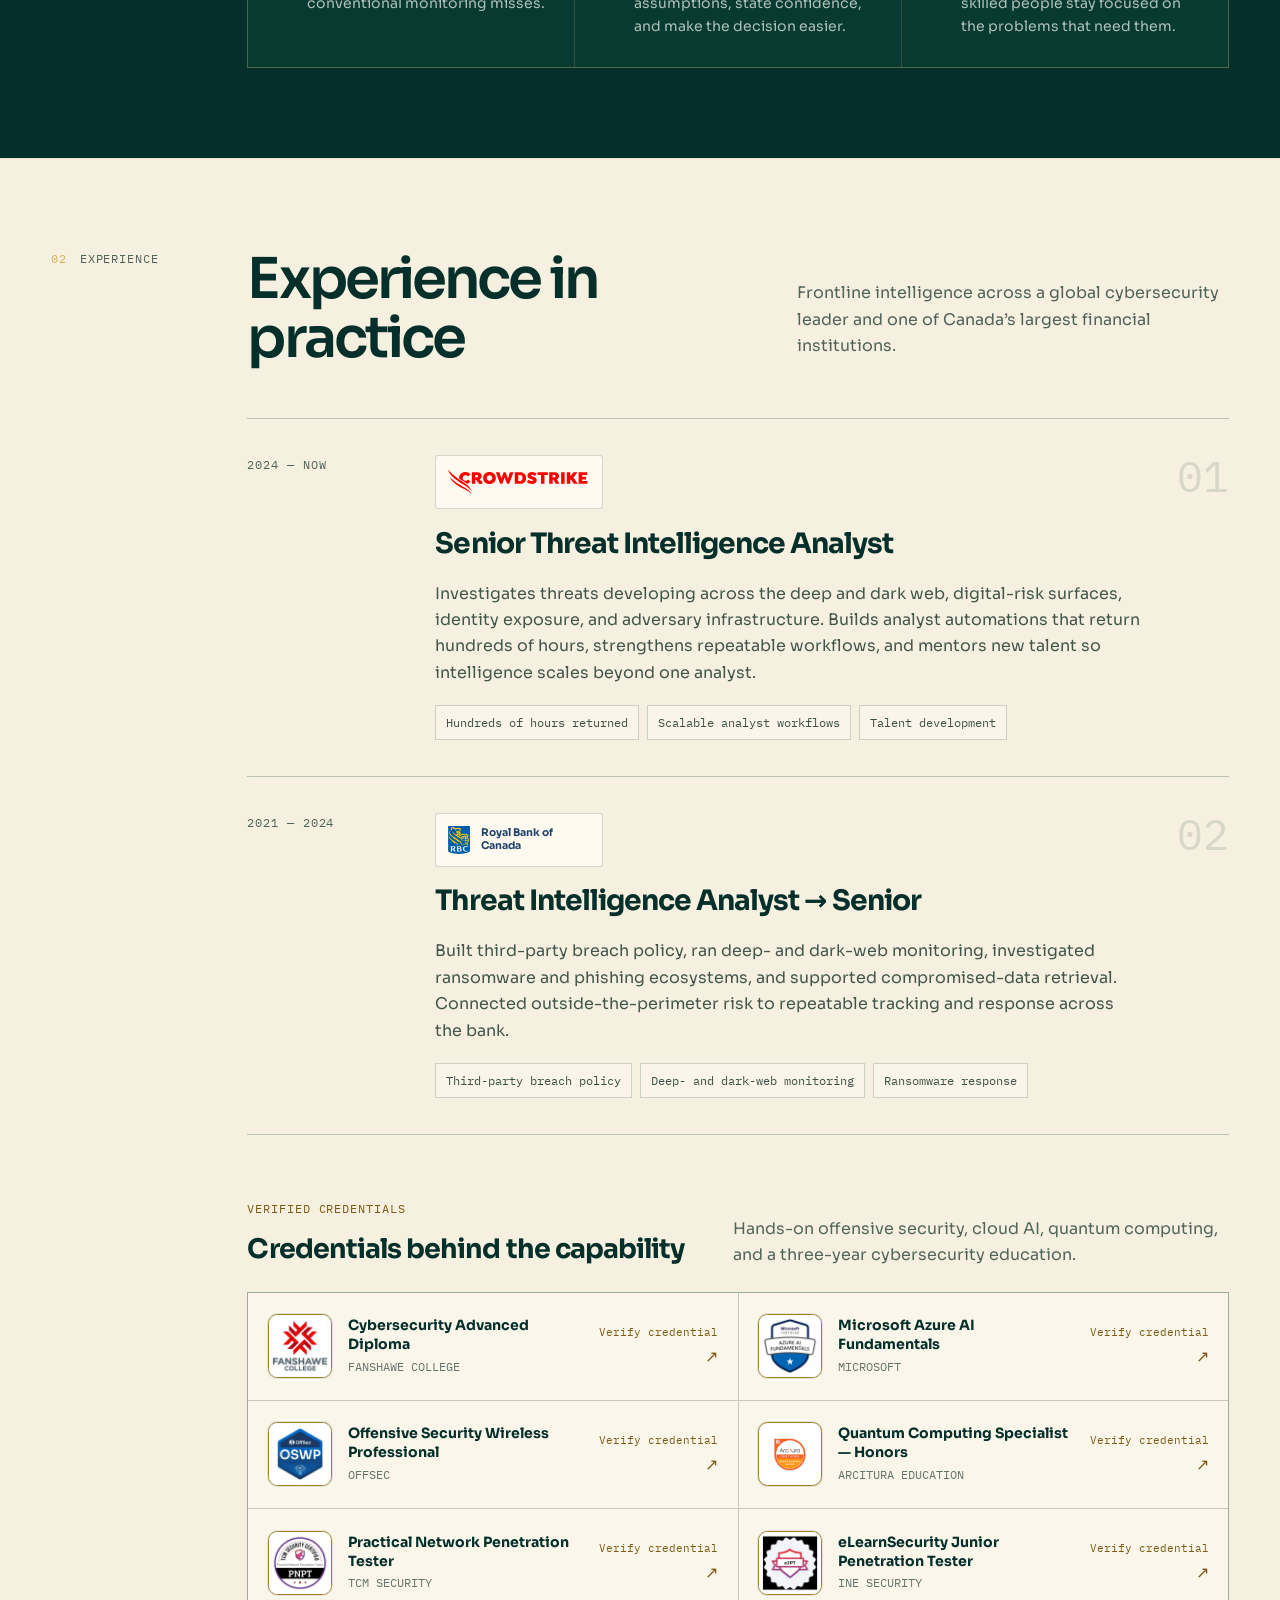
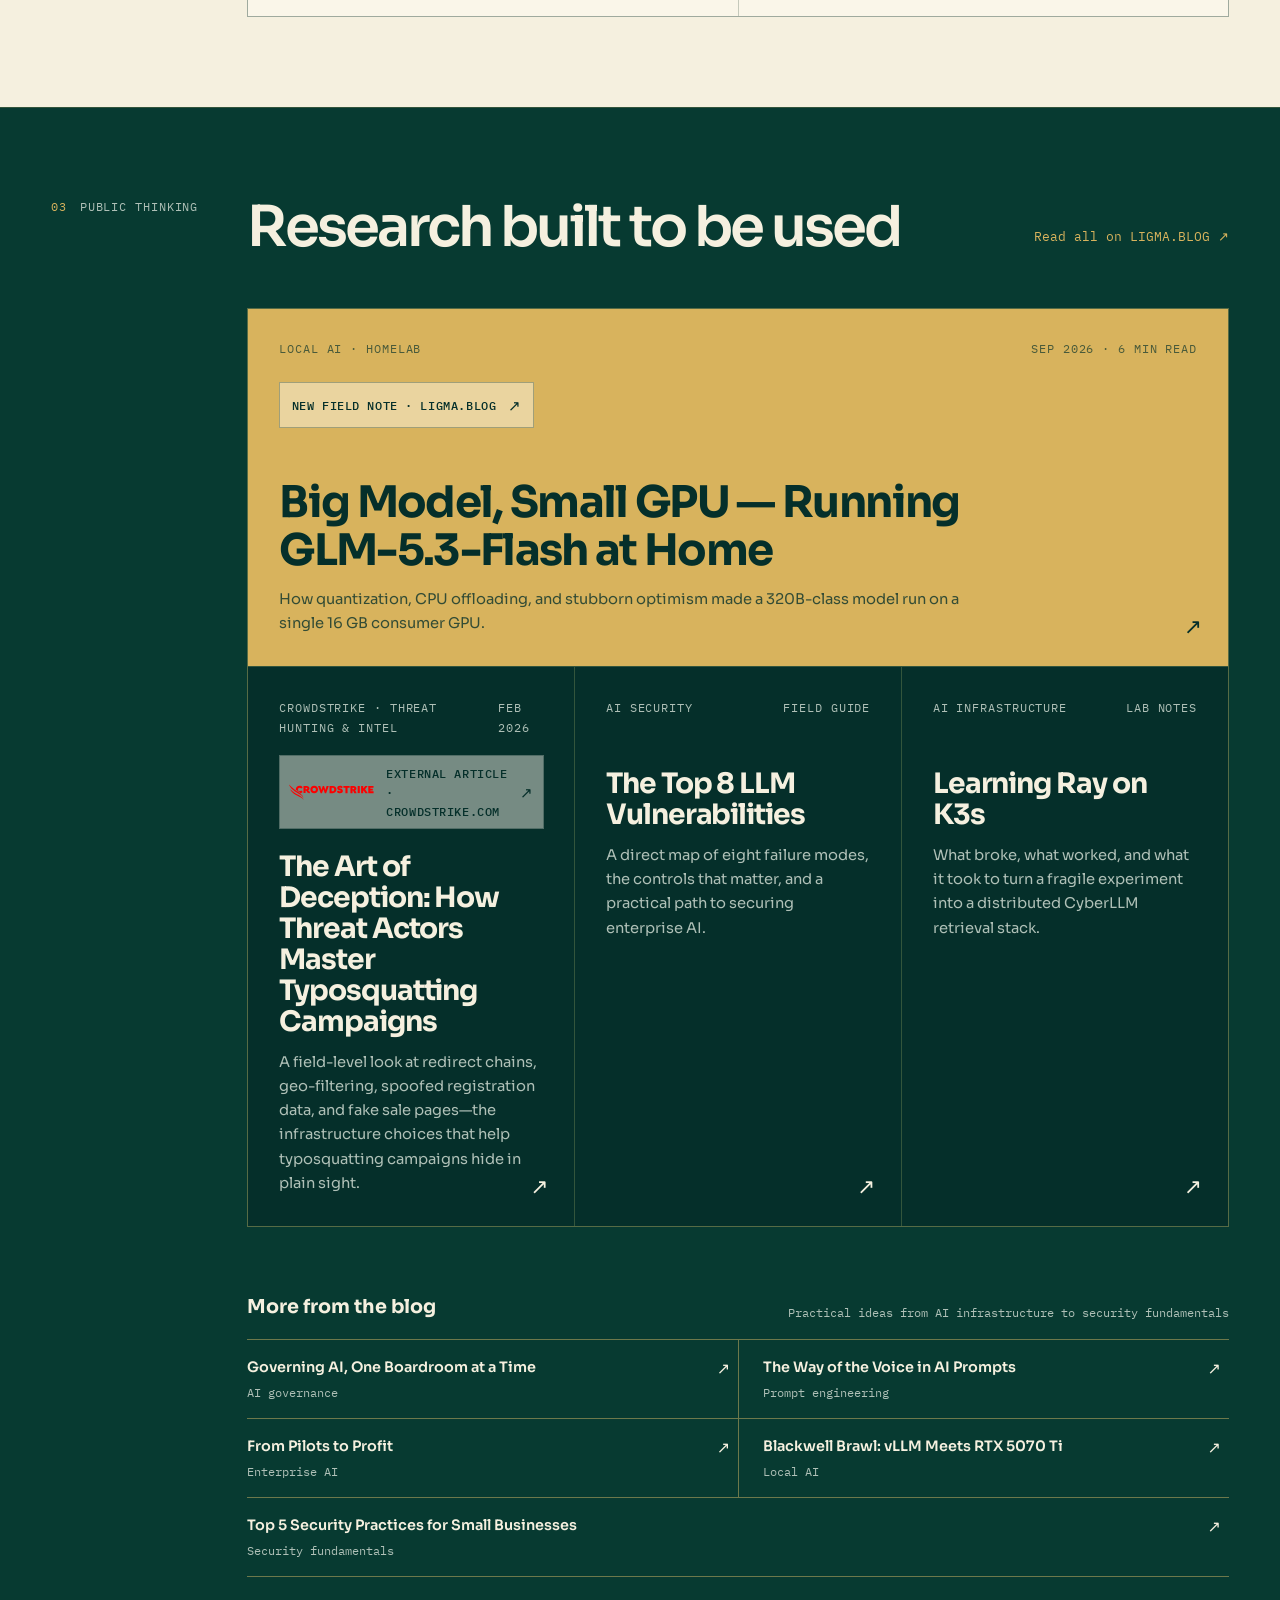
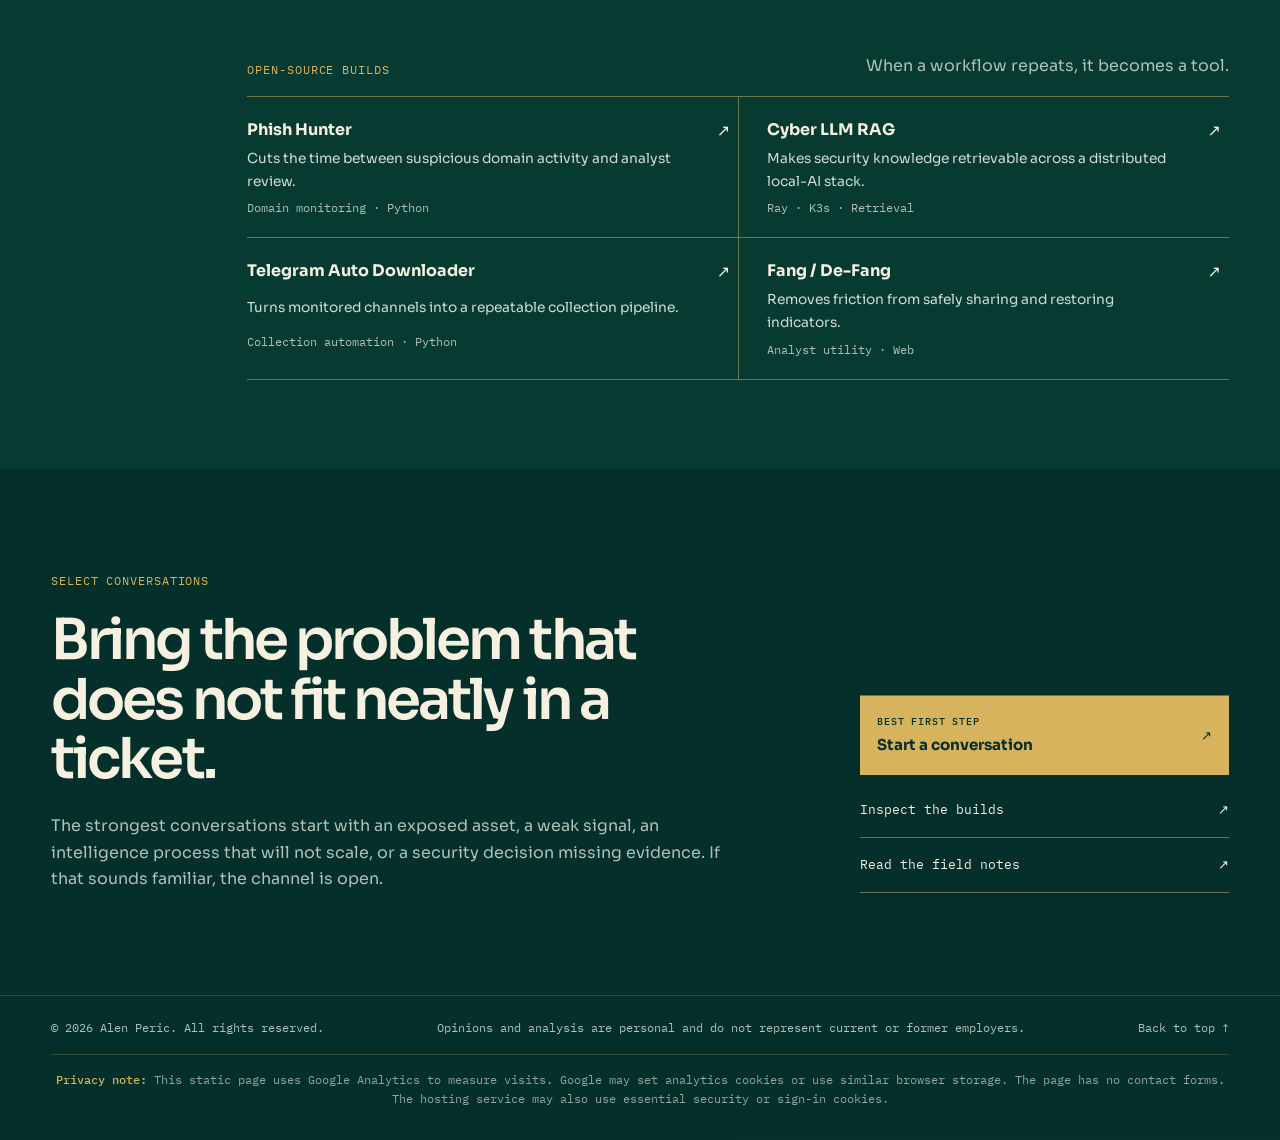
==== commit 51571d57: "Refine experience section heading" ====
--- a/index.html
+++ b/index.html
@@ -1721,7 +1721,7 @@
       <section class="section experience" id="work" aria-labelledby="work-title">
         <div class="section-label"><span>02</span><span>Experience</span></div>
         <div class="experience-content">
-          <div class="section-heading-row"><h2 id="work-title">Where the work has mattered</h2><p>Frontline intelligence across a global cybersecurity leader and one of Canada’s largest financial institutions.</p></div>
+          <div class="section-heading-row"><h2 id="work-title">Experience in practice</h2><p>Frontline intelligence across a global cybersecurity leader and one of Canada’s largest financial institutions.</p></div>
           <div class="timeline">
             <article class="timeline-item">
               <div class="timeline-date">2024 — NOW</div>
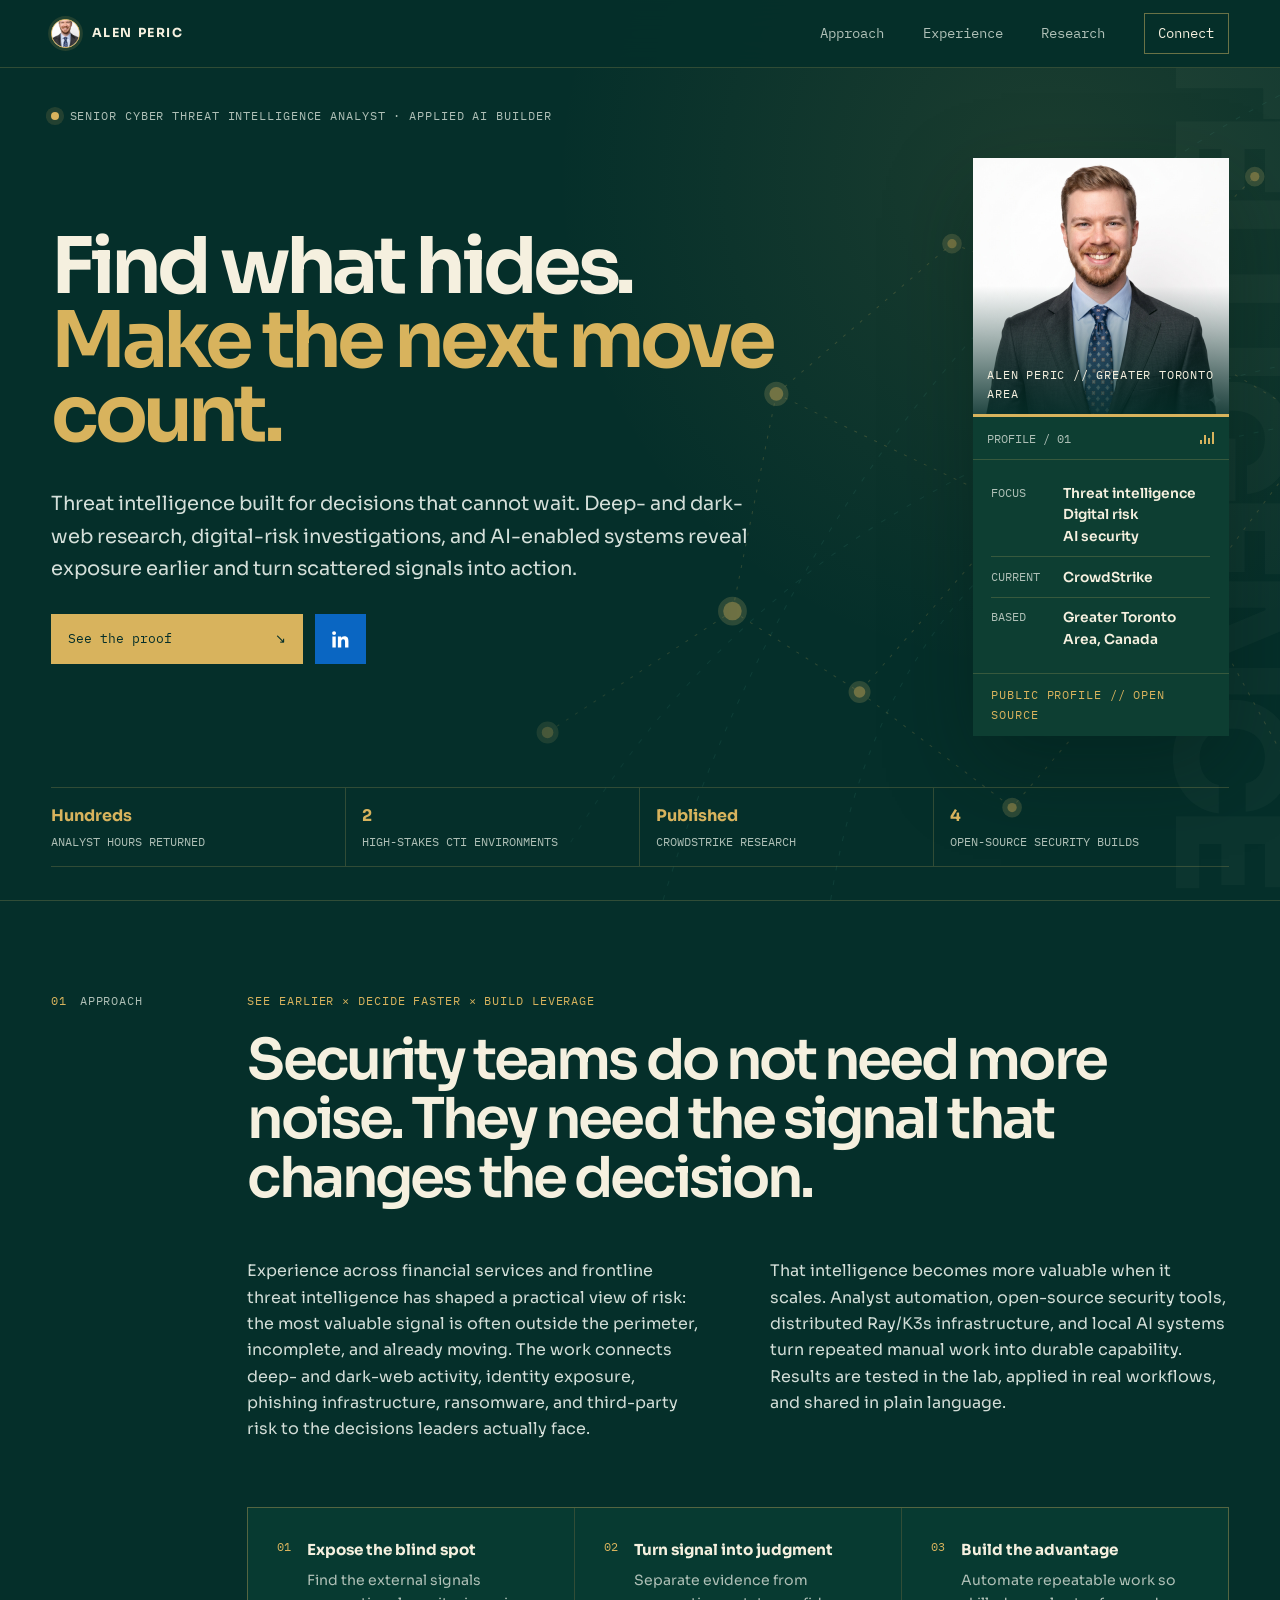
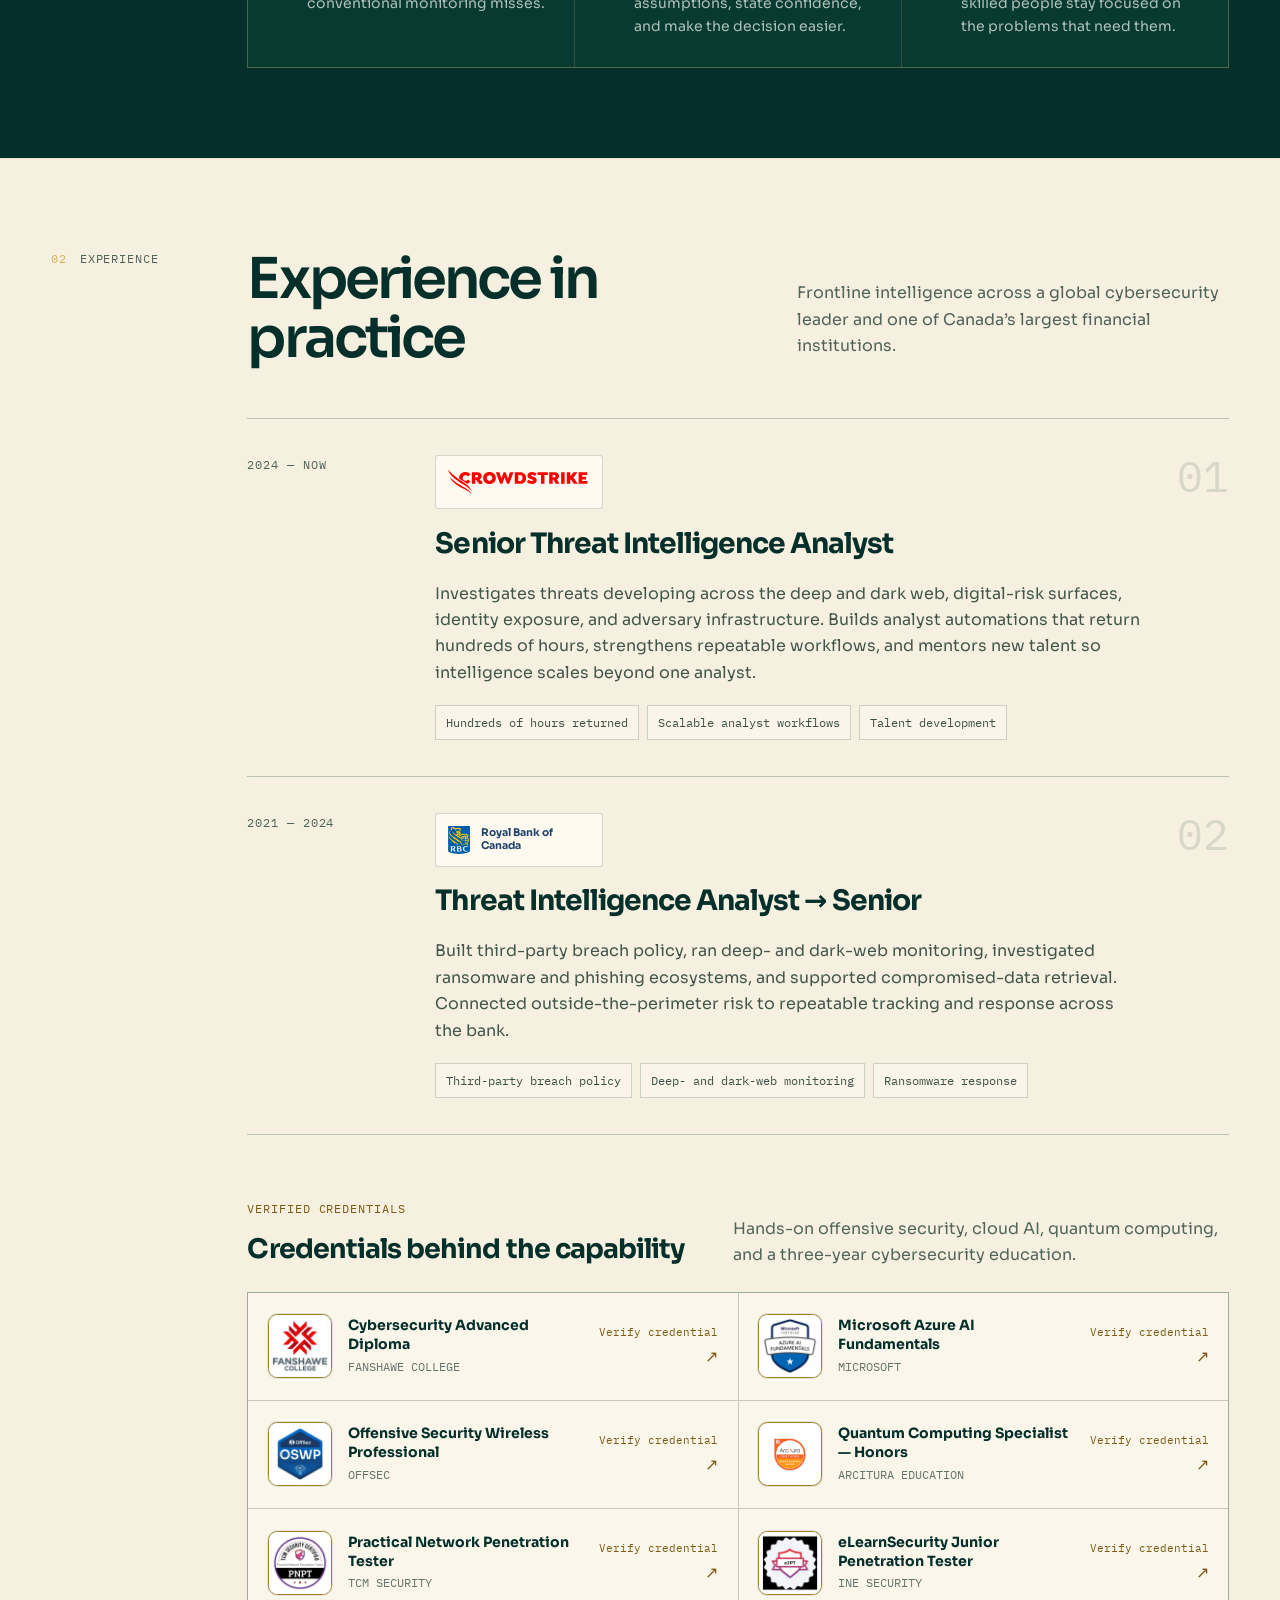
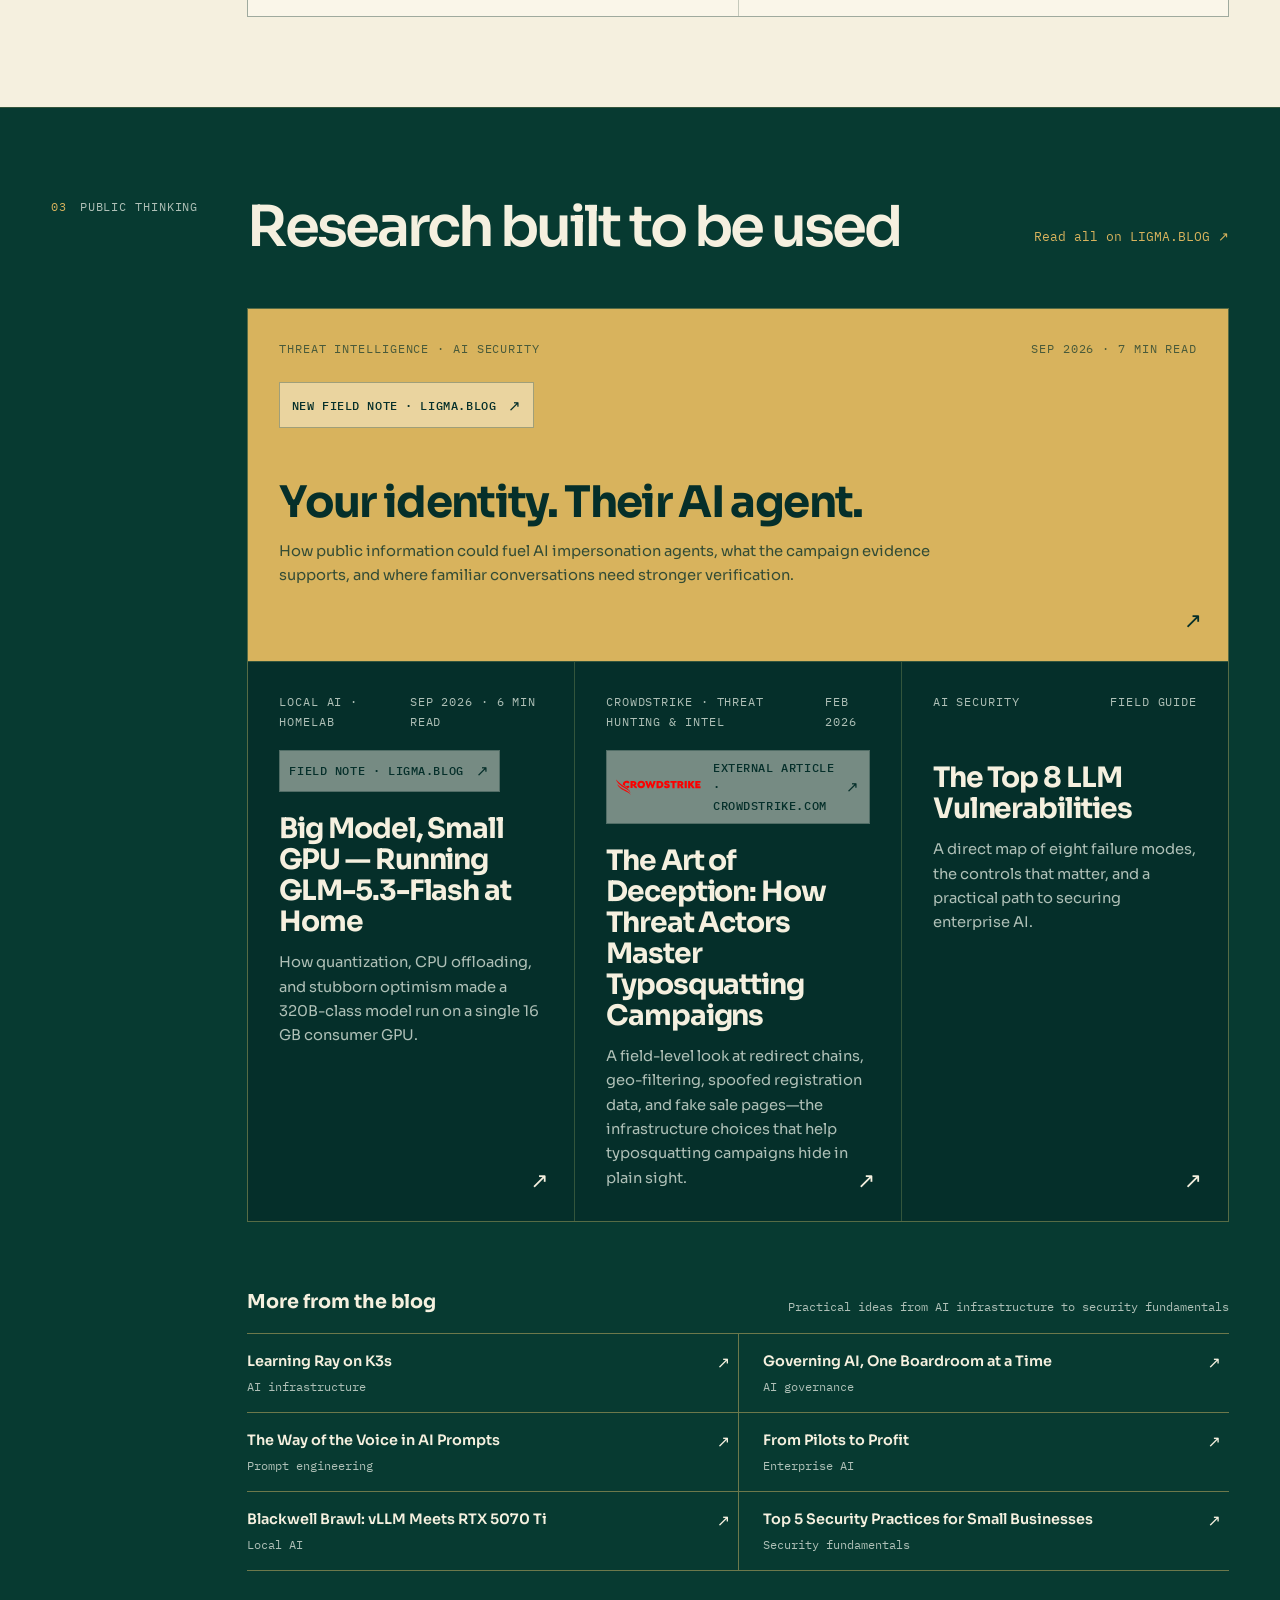
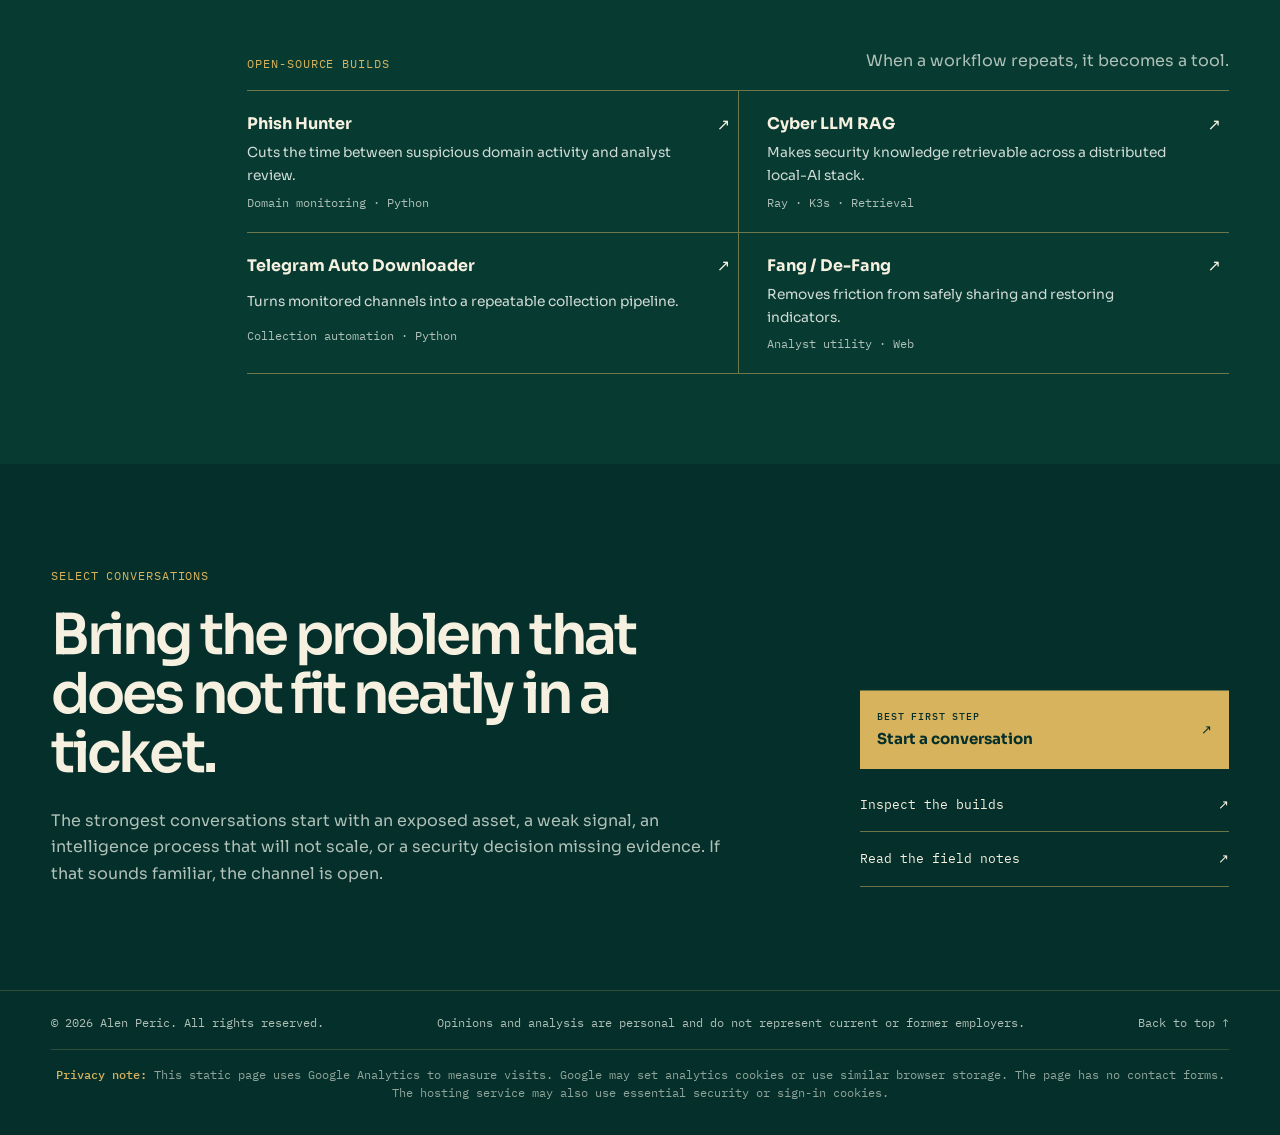
==== commit a6069499: "Feature AI impersonation agents article in selected writing" ====
--- a/index.html
+++ b/index.html
@@ -1764,15 +1764,16 @@
         <div class="work-content">
           <div class="section-heading-row"><h2 id="writing-title">Research built to be used</h2><a href="https://ligma.blog/" target="_blank" rel="noreferrer" data-analytics="research_blog">Read all on LIGMA.BLOG ↗</a></div>
           <div class="work-list">
-            <a class="work-item featured" href="https://ligma.blog/post8/" target="_blank" rel="noreferrer" aria-label="Read Big Model, Small GPU on LIGMA.BLOG (opens in a new tab)" data-analytics="research_glm53"><div class="work-meta"><span>Local AI · Homelab</span><span>Sep 2026 · 6 min read</span></div><span class="featured-domain">New field note · LIGMA.BLOG <b aria-hidden="true">↗</b></span><h3>Big Model, Small GPU — Running GLM-5.3-Flash at Home</h3><p>How quantization, CPU offloading, and stubborn optimism made a 320B-class model run on a single 16 GB consumer GPU.</p><span class="work-arrow" aria-hidden="true">↗</span></a>
+            <a class="work-item featured" href="https://ligma.blog/post9/" target="_blank" rel="noreferrer" aria-label="Read Your identity. Their AI agent. on LIGMA.BLOG (opens in a new tab)" data-analytics="research_ai_impersonation"><div class="work-meta"><span>Threat intelligence · AI security</span><span>Sep 2026 · 7 min read</span></div><span class="featured-domain">New field note · LIGMA.BLOG <b aria-hidden="true">↗</b></span><h3>Your identity. Their AI agent.</h3><p>How public information could fuel AI impersonation agents, what the campaign evidence supports, and where familiar conversations need stronger verification.</p><span class="work-arrow" aria-hidden="true">↗</span></a>
+            <a class="work-item" href="https://ligma.blog/post8/" target="_blank" rel="noreferrer" aria-label="Read Big Model, Small GPU on LIGMA.BLOG (opens in a new tab)" data-analytics="research_glm53"><div class="work-meta"><span>Local AI · Homelab</span><span>Sep 2026 · 6 min read</span></div><span class="featured-domain">Field note · LIGMA.BLOG <b aria-hidden="true">↗</b></span><h3>Big Model, Small GPU — Running GLM-5.3-Flash at Home</h3><p>How quantization, CPU offloading, and stubborn optimism made a 320B-class model run on a single 16 GB consumer GPU.</p><span class="work-arrow" aria-hidden="true">↗</span></a>
             <a class="work-item" href="https://www.crowdstrike.com/en-us/blog/the-art-of-deception-how-threat-actors-master-typosquatting-campaigns-to-bypass-detection/" target="_blank" rel="noreferrer" aria-label="Read The Art of Deception on CrowdStrike.com (opens in a new tab)" data-analytics="research_crowdstrike"><div class="work-meta"><span>CrowdStrike · Threat Hunting &amp; Intel</span><span>Feb 2026</span></div><span class="featured-domain"><img src="[data-uri]" alt="" width="173" height="32" /> External article · CROWDSTRIKE.COM <b aria-hidden="true">↗</b></span><h3>The Art of Deception: How Threat Actors Master Typosquatting Campaigns</h3><p>A field-level look at redirect chains, geo-filtering, spoofed registration data, and fake sale pages—the infrastructure choices that help typosquatting campaigns hide in plain sight.</p><span class="work-arrow" aria-hidden="true">↗</span></a>
             <a class="work-item" href="https://ligma.blog/post7/index.html" target="_blank" rel="noreferrer"><div class="work-meta"><span>AI security</span><span>Field guide</span></div><h3>The Top 8 LLM Vulnerabilities</h3><p>A direct map of eight failure modes, the controls that matter, and a practical path to securing enterprise AI.</p><span class="work-arrow" aria-hidden="true">↗</span></a>
-            <a class="work-item" href="https://ligma.blog/post6/" target="_blank" rel="noreferrer"><div class="work-meta"><span>AI infrastructure</span><span>Lab notes</span></div><h3>Learning Ray on K3s</h3><p>What broke, what worked, and what it took to turn a fragile experiment into a distributed CyberLLM retrieval stack.</p><span class="work-arrow" aria-hidden="true">↗</span></a>
           </div>
 
           <div class="more-writing">
             <div class="more-writing-head"><h3>More from the blog</h3><span>Practical ideas from AI infrastructure to security fundamentals</span></div>
             <div class="writing-links">
+              <a href="https://ligma.blog/post6/" target="_blank" rel="noreferrer" aria-label="Read Learning Ray on K3s on LIGMA.BLOG (opens in a new tab)" data-analytics="research_post6"><span>Learning Ray on K3s</span><small>AI infrastructure</small><b aria-hidden="true">↗</b></a>
               <a href="https://ligma.blog/post5/" target="_blank" rel="noreferrer" aria-label="Read Governing AI, One Boardroom at a Time on LIGMA.BLOG (opens in a new tab)" data-analytics="research_post5"><span>Governing AI, One Boardroom at a Time</span><small>AI governance</small><b aria-hidden="true">↗</b></a>
               <a href="https://ligma.blog/post4/" target="_blank" rel="noreferrer"><span>The Way of the Voice in AI Prompts</span><small>Prompt engineering</small><b aria-hidden="true">↗</b></a>
               <a href="https://ligma.blog/post3/" target="_blank" rel="noreferrer"><span>From Pilots to Profit</span><small>Enterprise AI</small><b aria-hidden="true">↗</b></a>
@@ -1858,3 +1859,4 @@
 </script>
   </body>
 </html>
+
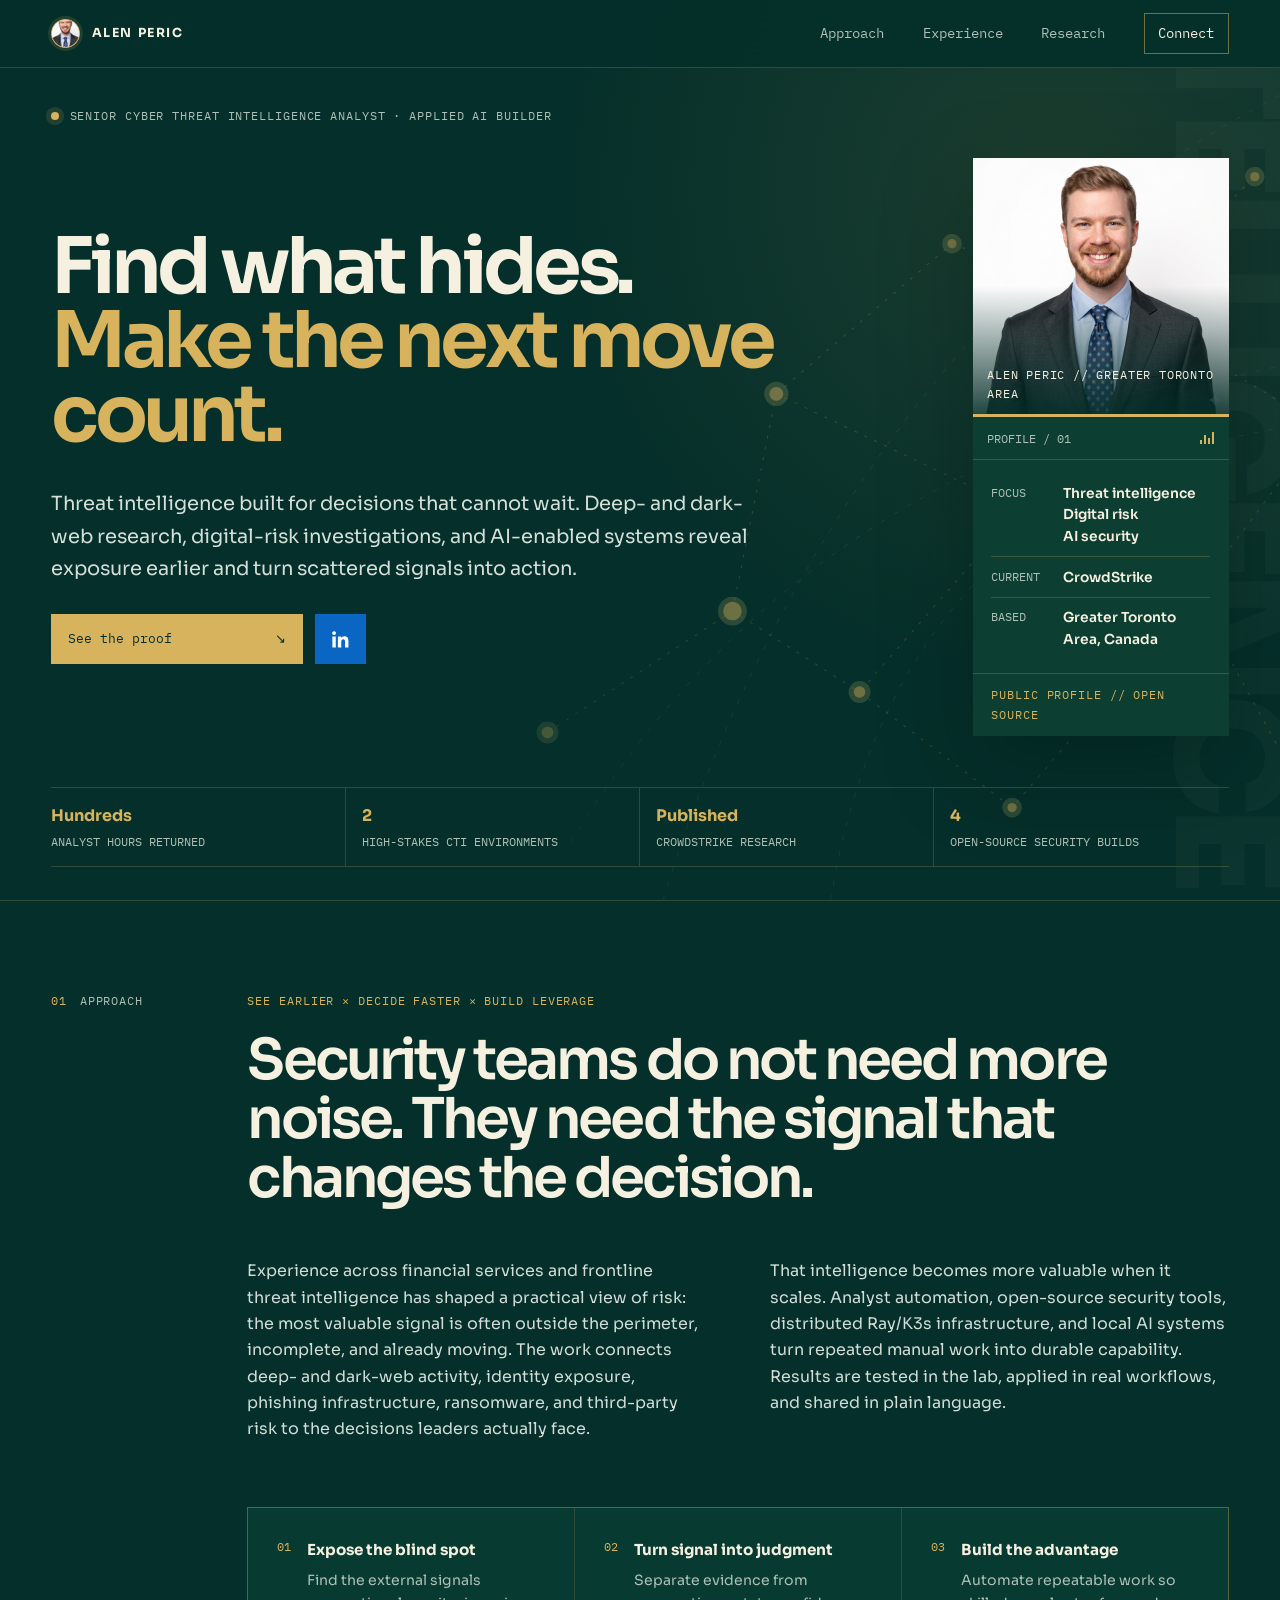
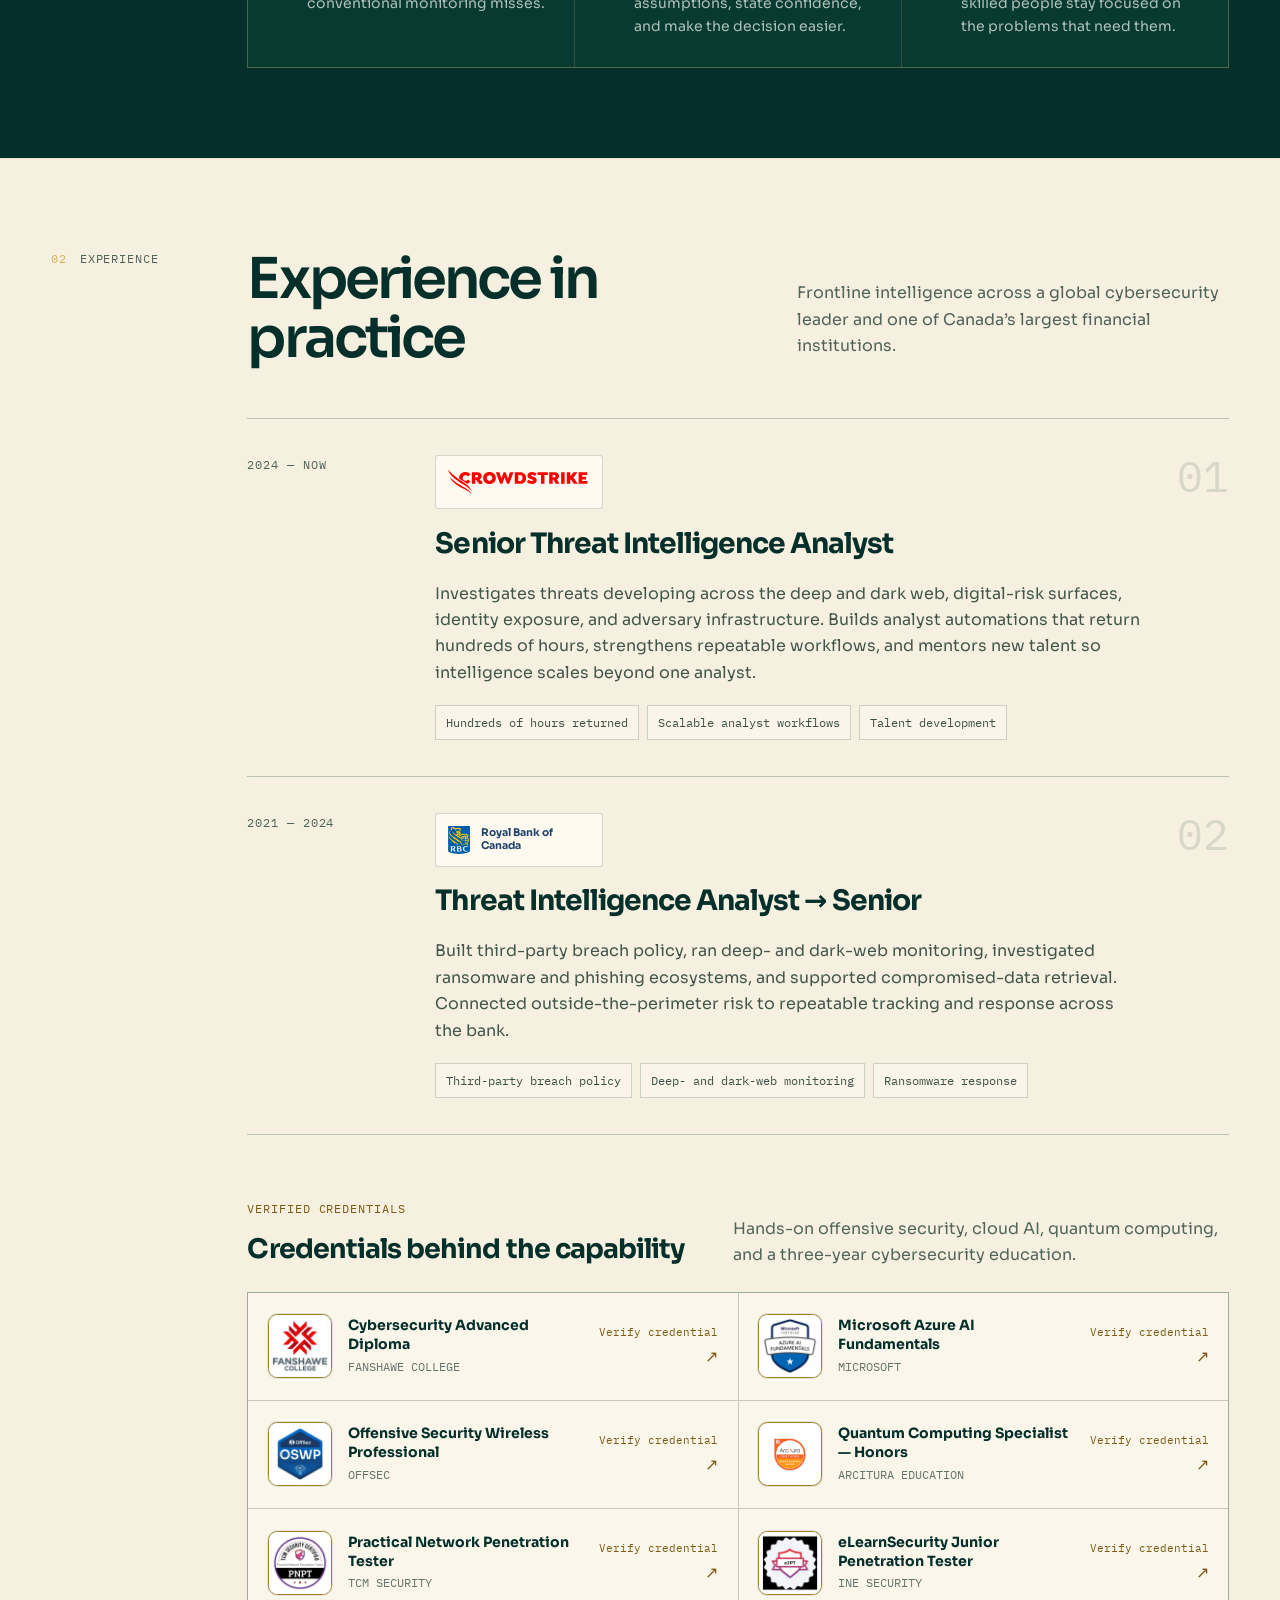
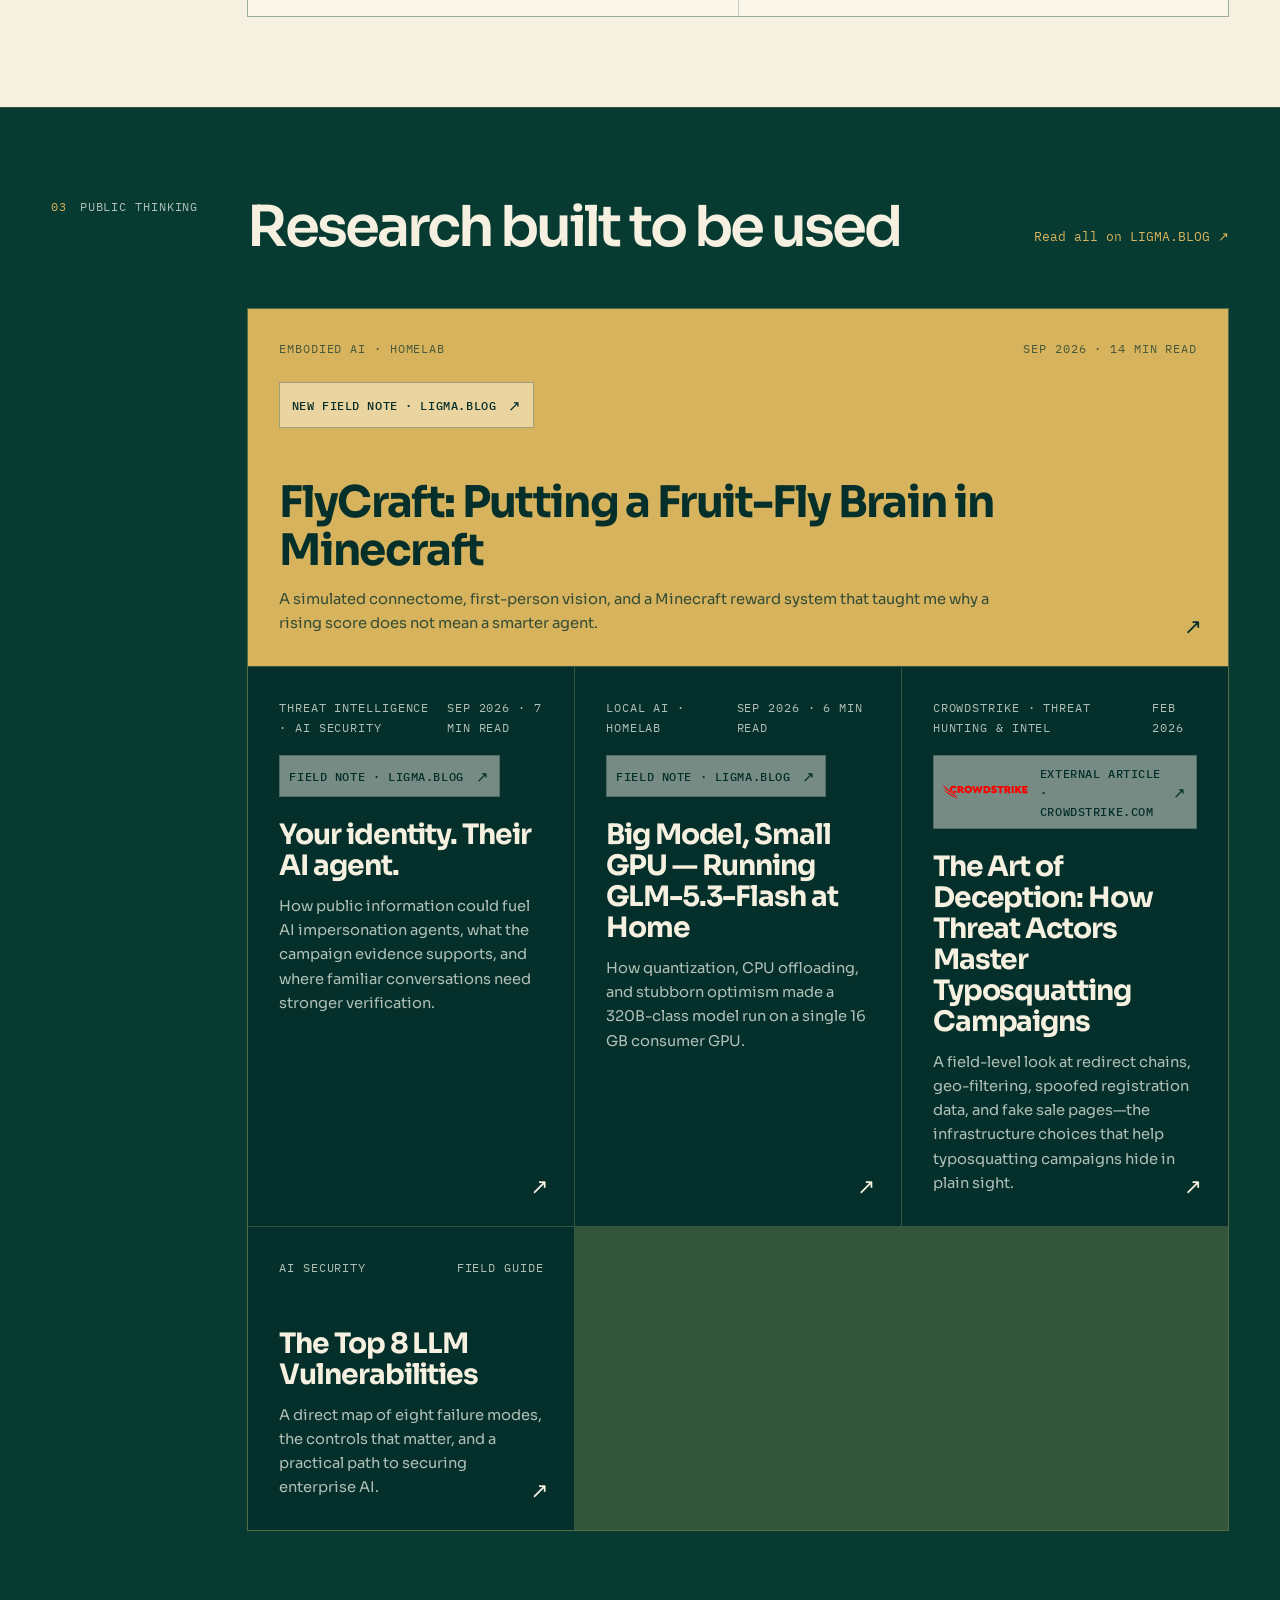
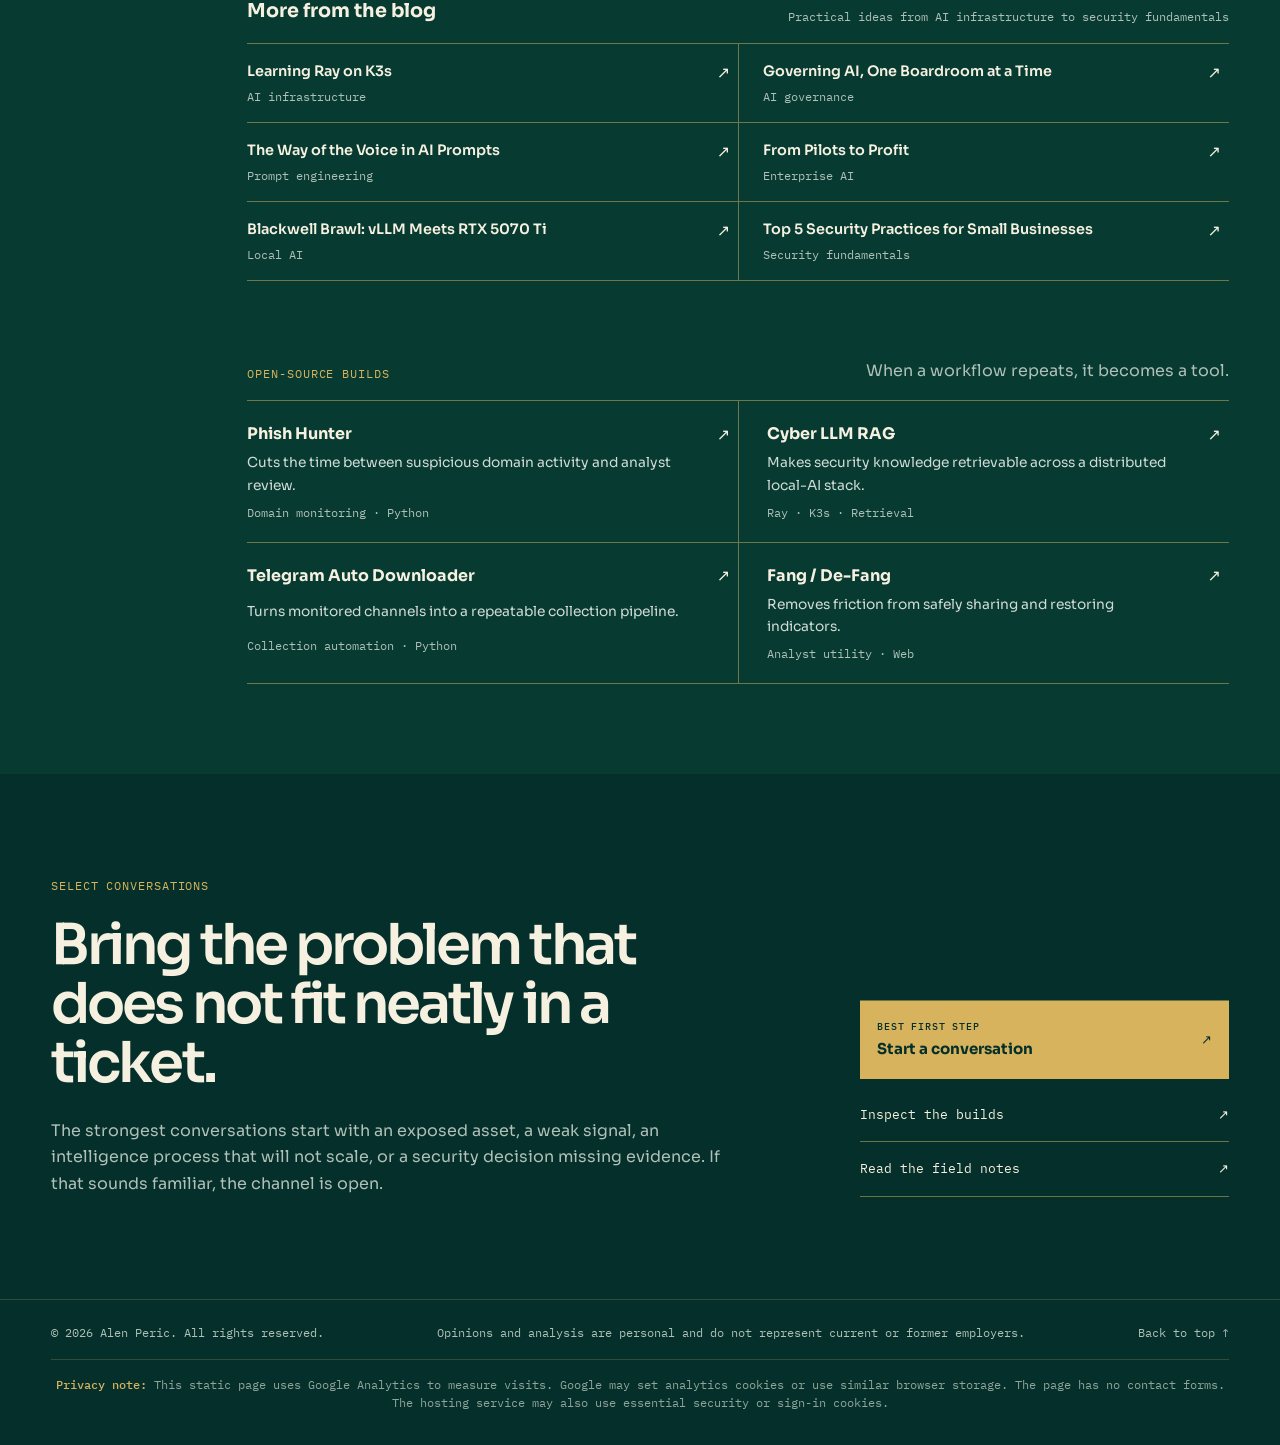
==== commit a4b6f1a3: "Feature FlyCraft as the latest LIGMA.BLOG field note" ====
--- a/index.html
+++ b/index.html
@@ -1764,7 +1764,8 @@
         <div class="work-content">
           <div class="section-heading-row"><h2 id="writing-title">Research built to be used</h2><a href="https://ligma.blog/" target="_blank" rel="noreferrer" data-analytics="research_blog">Read all on LIGMA.BLOG ↗</a></div>
           <div class="work-list">
-            <a class="work-item featured" href="https://ligma.blog/post9/" target="_blank" rel="noreferrer" aria-label="Read Your identity. Their AI agent. on LIGMA.BLOG (opens in a new tab)" data-analytics="research_ai_impersonation"><div class="work-meta"><span>Threat intelligence · AI security</span><span>Sep 2026 · 7 min read</span></div><span class="featured-domain">New field note · LIGMA.BLOG <b aria-hidden="true">↗</b></span><h3>Your identity. Their AI agent.</h3><p>How public information could fuel AI impersonation agents, what the campaign evidence supports, and where familiar conversations need stronger verification.</p><span class="work-arrow" aria-hidden="true">↗</span></a>
+            <a class="work-item featured" href="https://ligma.blog/post10/" target="_blank" rel="noreferrer" aria-label="Read FlyCraft on LIGMA.BLOG (opens in a new tab)" data-analytics="research_flycraft"><div class="work-meta"><span>Embodied AI · Homelab</span><span>Sep 2026 · 14 min read</span></div><span class="featured-domain">New field note · LIGMA.BLOG <b aria-hidden="true">↗</b></span><h3>FlyCraft: Putting a Fruit-Fly Brain in Minecraft</h3><p>A simulated connectome, first-person vision, and a Minecraft reward system that taught me why a rising score does not mean a smarter agent.</p><span class="work-arrow" aria-hidden="true">↗</span></a>
+            <a class="work-item" href="https://ligma.blog/post9/" target="_blank" rel="noreferrer" aria-label="Read Your identity. Their AI agent. on LIGMA.BLOG (opens in a new tab)" data-analytics="research_ai_impersonation"><div class="work-meta"><span>Threat intelligence · AI security</span><span>Sep 2026 · 7 min read</span></div><span class="featured-domain">Field note · LIGMA.BLOG <b aria-hidden="true">↗</b></span><h3>Your identity. Their AI agent.</h3><p>How public information could fuel AI impersonation agents, what the campaign evidence supports, and where familiar conversations need stronger verification.</p><span class="work-arrow" aria-hidden="true">↗</span></a>
             <a class="work-item" href="https://ligma.blog/post8/" target="_blank" rel="noreferrer" aria-label="Read Big Model, Small GPU on LIGMA.BLOG (opens in a new tab)" data-analytics="research_glm53"><div class="work-meta"><span>Local AI · Homelab</span><span>Sep 2026 · 6 min read</span></div><span class="featured-domain">Field note · LIGMA.BLOG <b aria-hidden="true">↗</b></span><h3>Big Model, Small GPU — Running GLM-5.3-Flash at Home</h3><p>How quantization, CPU offloading, and stubborn optimism made a 320B-class model run on a single 16 GB consumer GPU.</p><span class="work-arrow" aria-hidden="true">↗</span></a>
             <a class="work-item" href="https://www.crowdstrike.com/en-us/blog/the-art-of-deception-how-threat-actors-master-typosquatting-campaigns-to-bypass-detection/" target="_blank" rel="noreferrer" aria-label="Read The Art of Deception on CrowdStrike.com (opens in a new tab)" data-analytics="research_crowdstrike"><div class="work-meta"><span>CrowdStrike · Threat Hunting &amp; Intel</span><span>Feb 2026</span></div><span class="featured-domain"><img src="[data-uri]" alt="" width="173" height="32" /> External article · CROWDSTRIKE.COM <b aria-hidden="true">↗</b></span><h3>The Art of Deception: How Threat Actors Master Typosquatting Campaigns</h3><p>A field-level look at redirect chains, geo-filtering, spoofed registration data, and fake sale pages—the infrastructure choices that help typosquatting campaigns hide in plain sight.</p><span class="work-arrow" aria-hidden="true">↗</span></a>
             <a class="work-item" href="https://ligma.blog/post7/index.html" target="_blank" rel="noreferrer"><div class="work-meta"><span>AI security</span><span>Field guide</span></div><h3>The Top 8 LLM Vulnerabilities</h3><p>A direct map of eight failure modes, the controls that matter, and a practical path to securing enterprise AI.</p><span class="work-arrow" aria-hidden="true">↗</span></a>
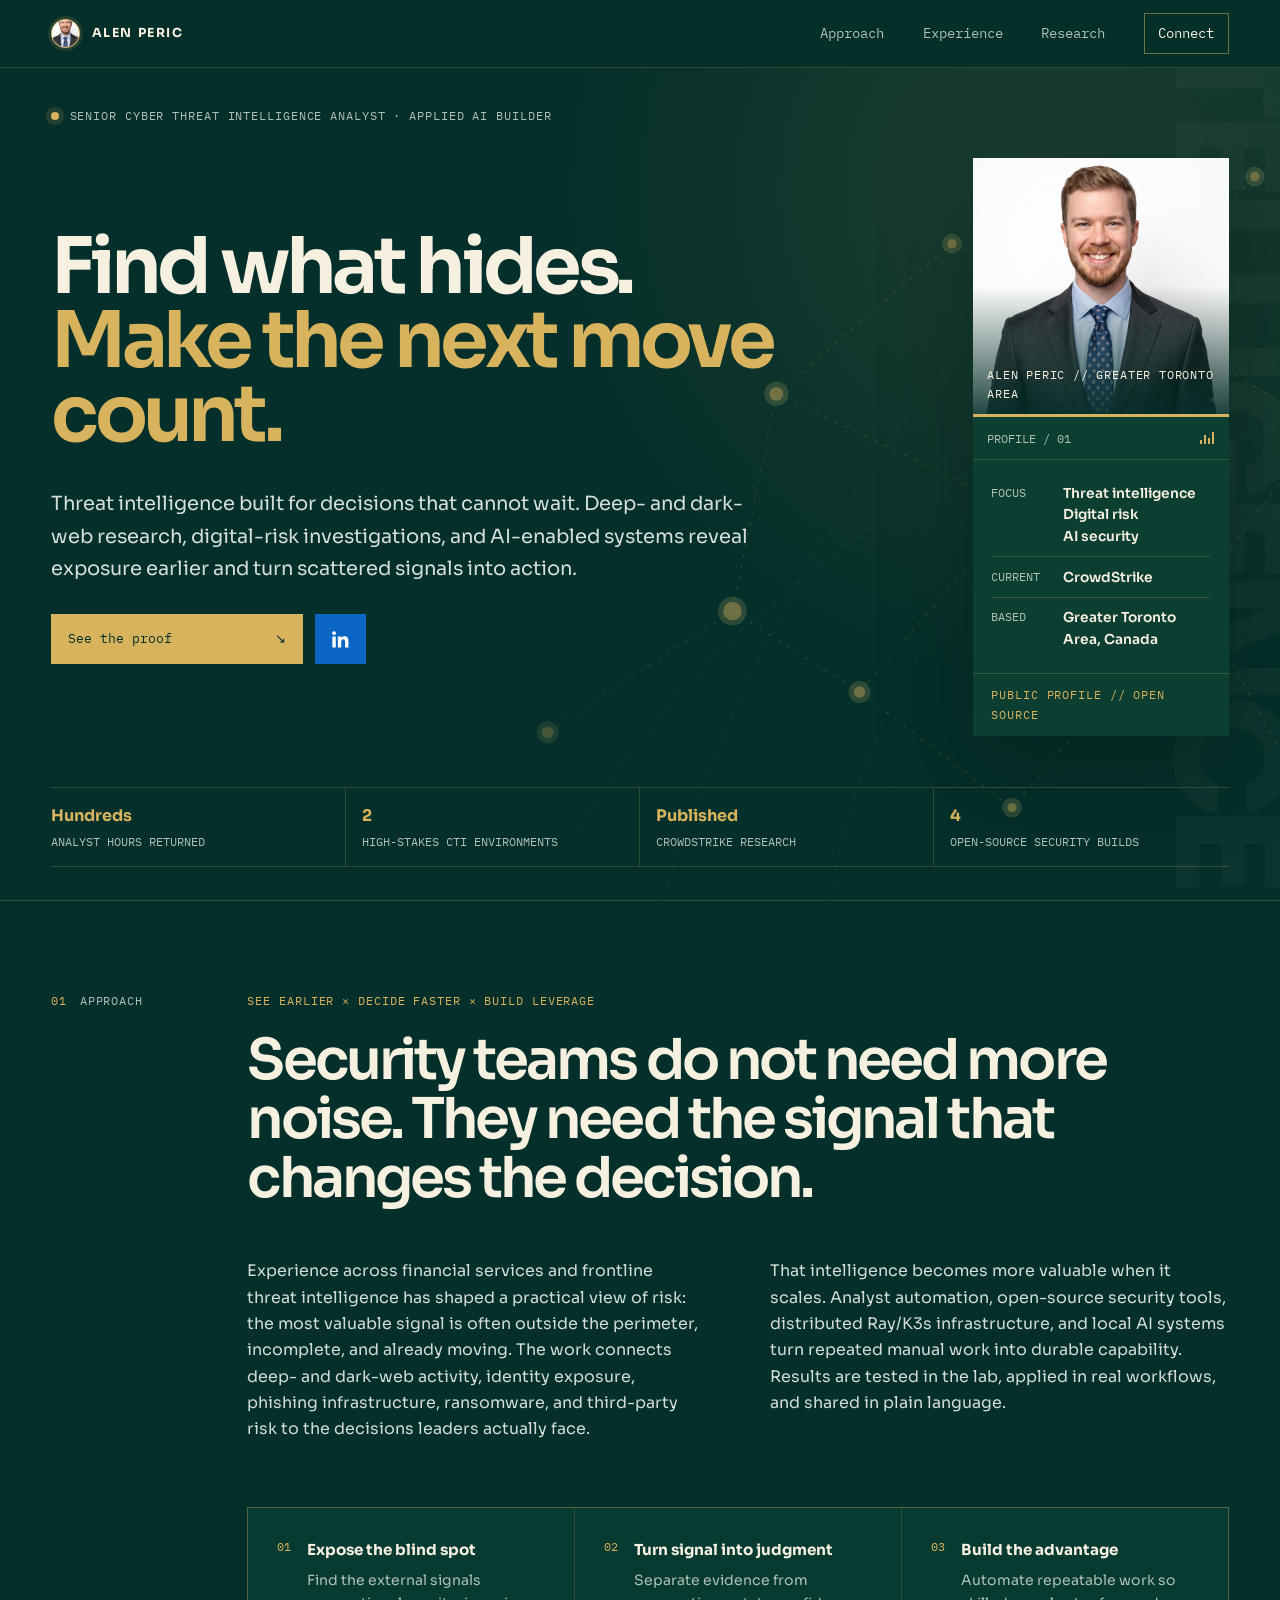
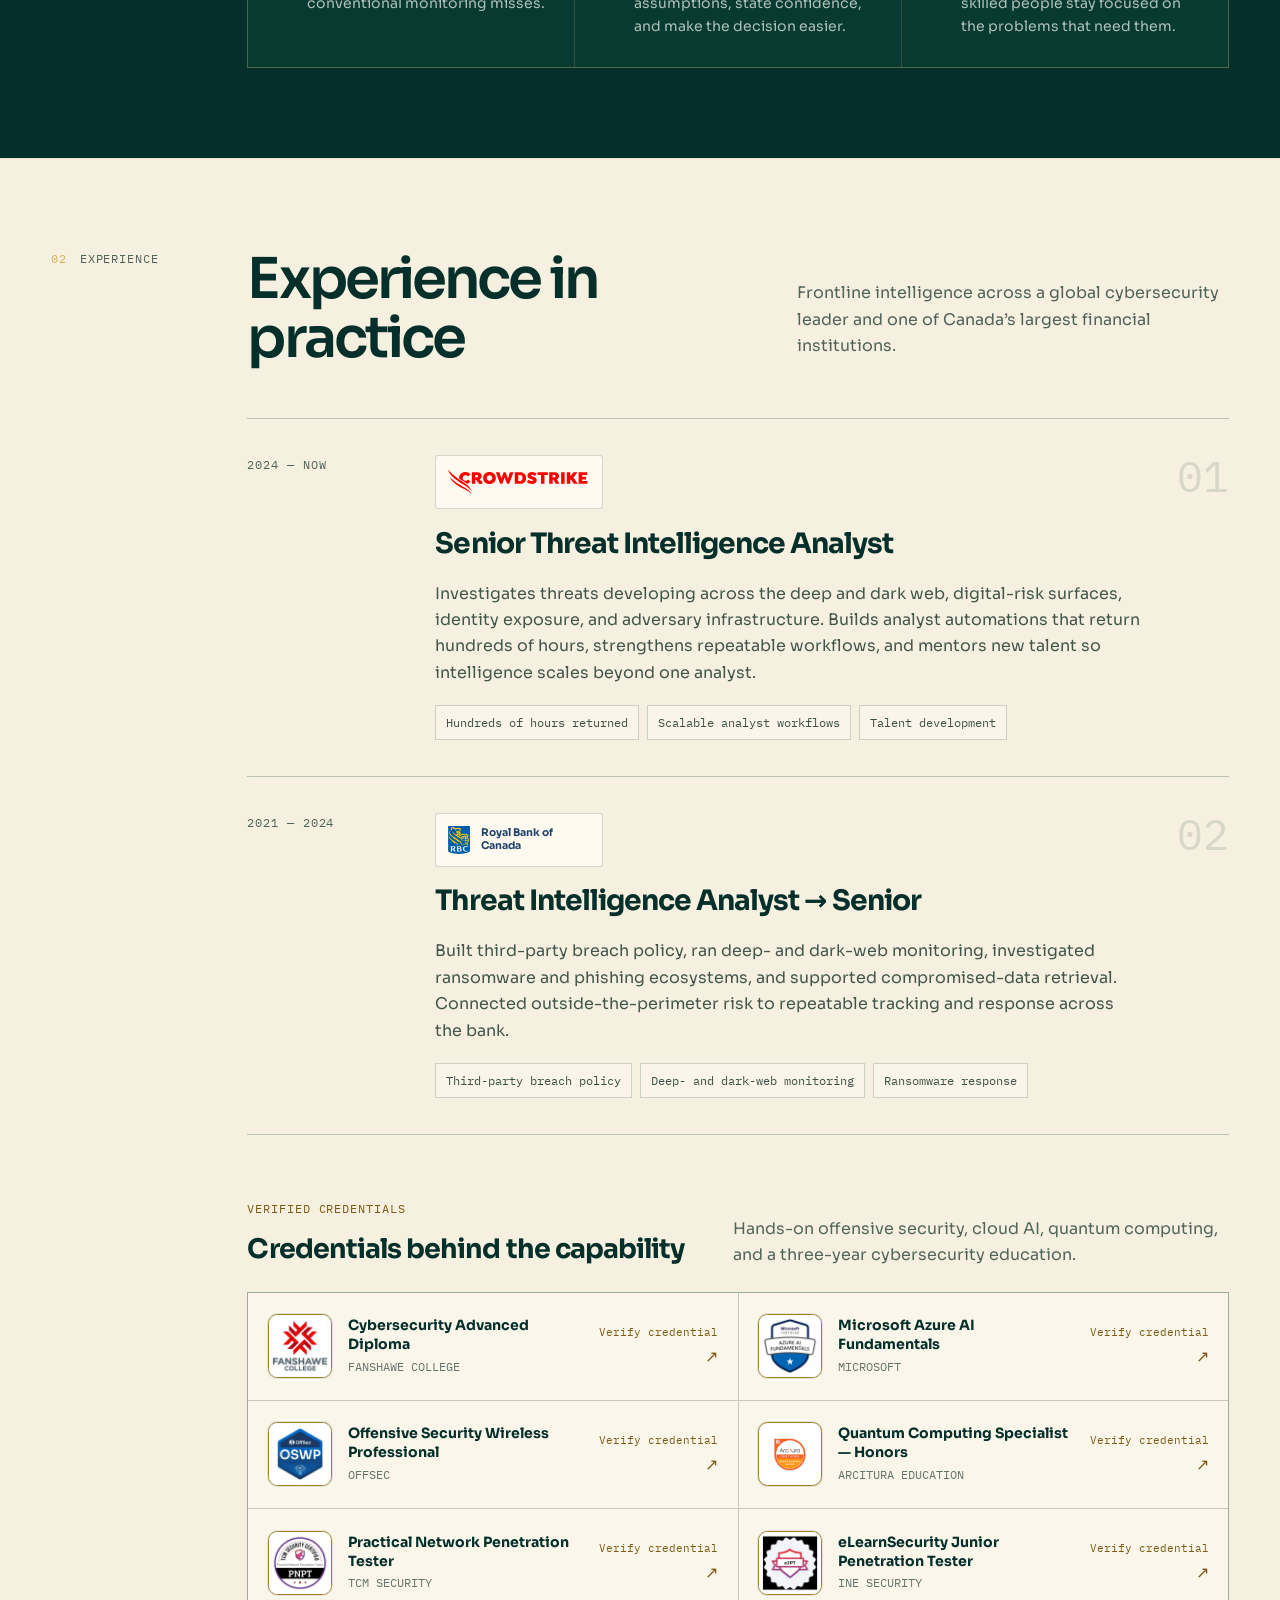
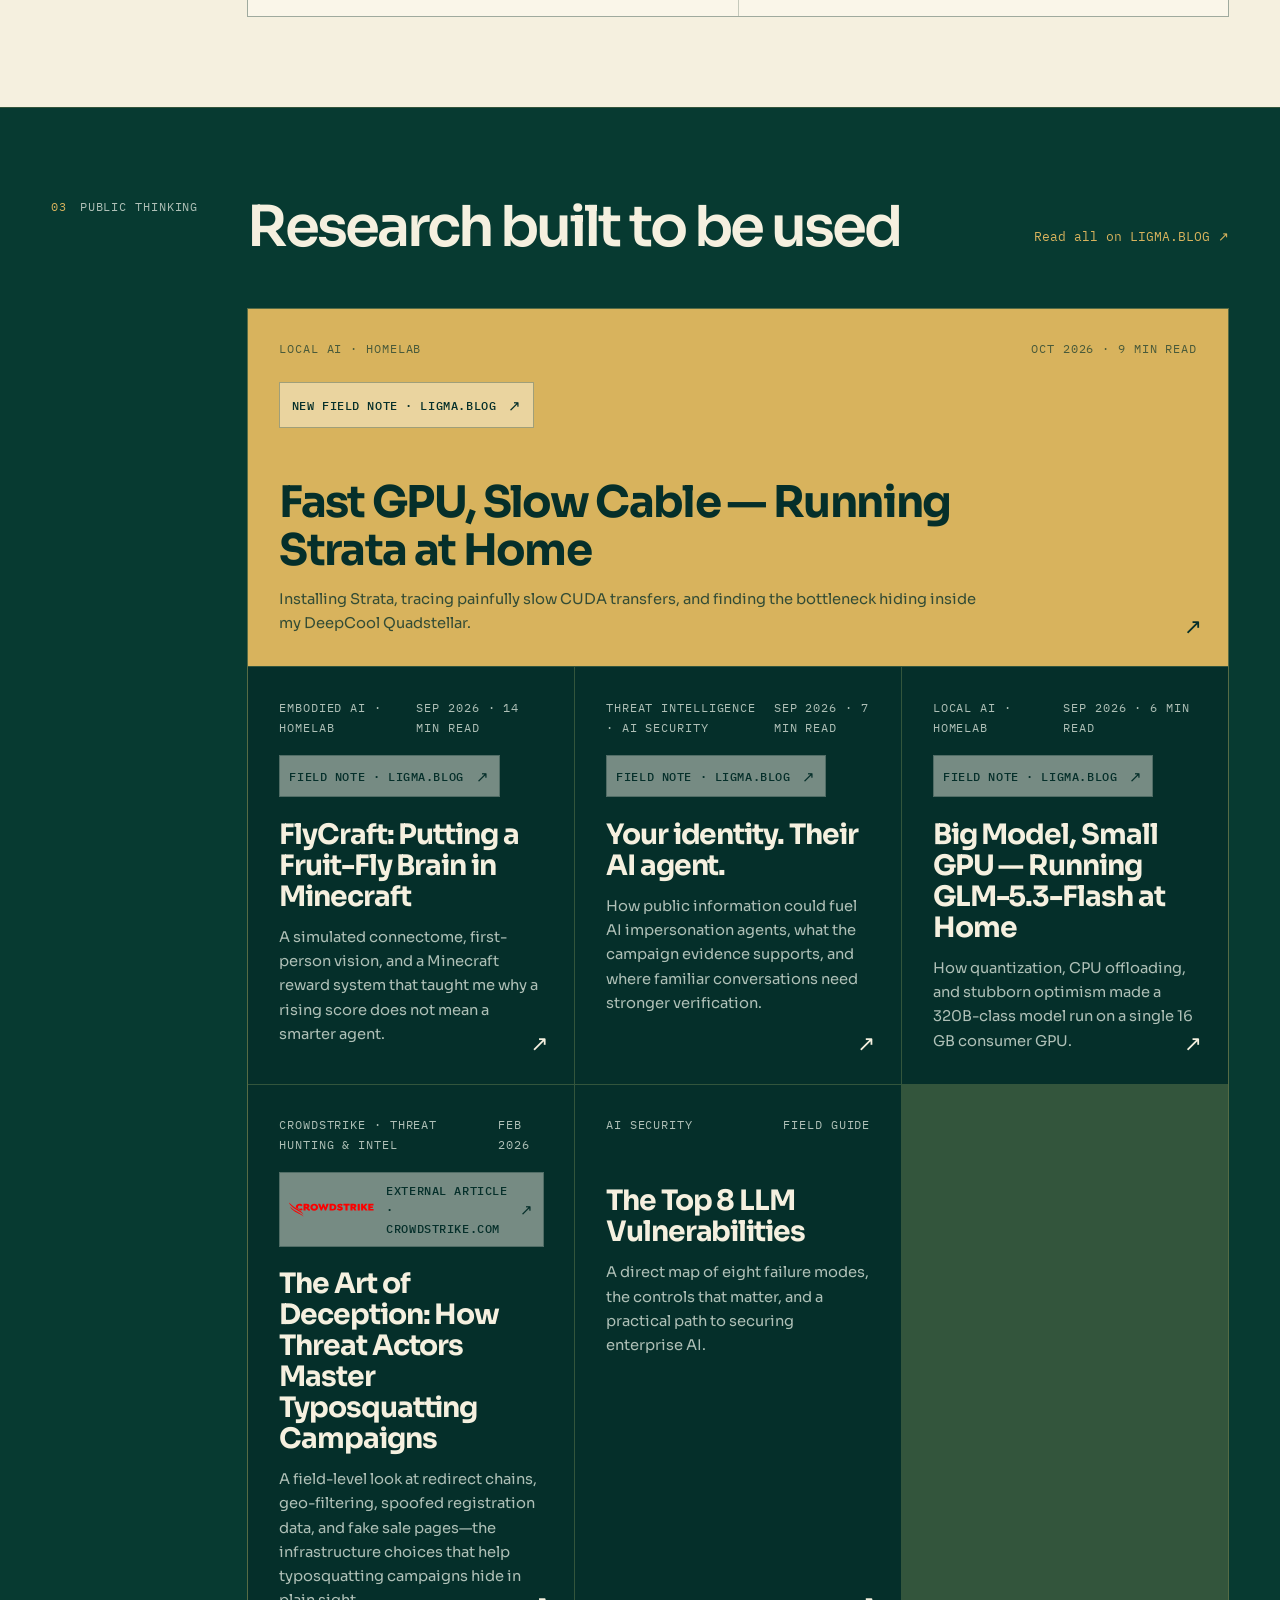
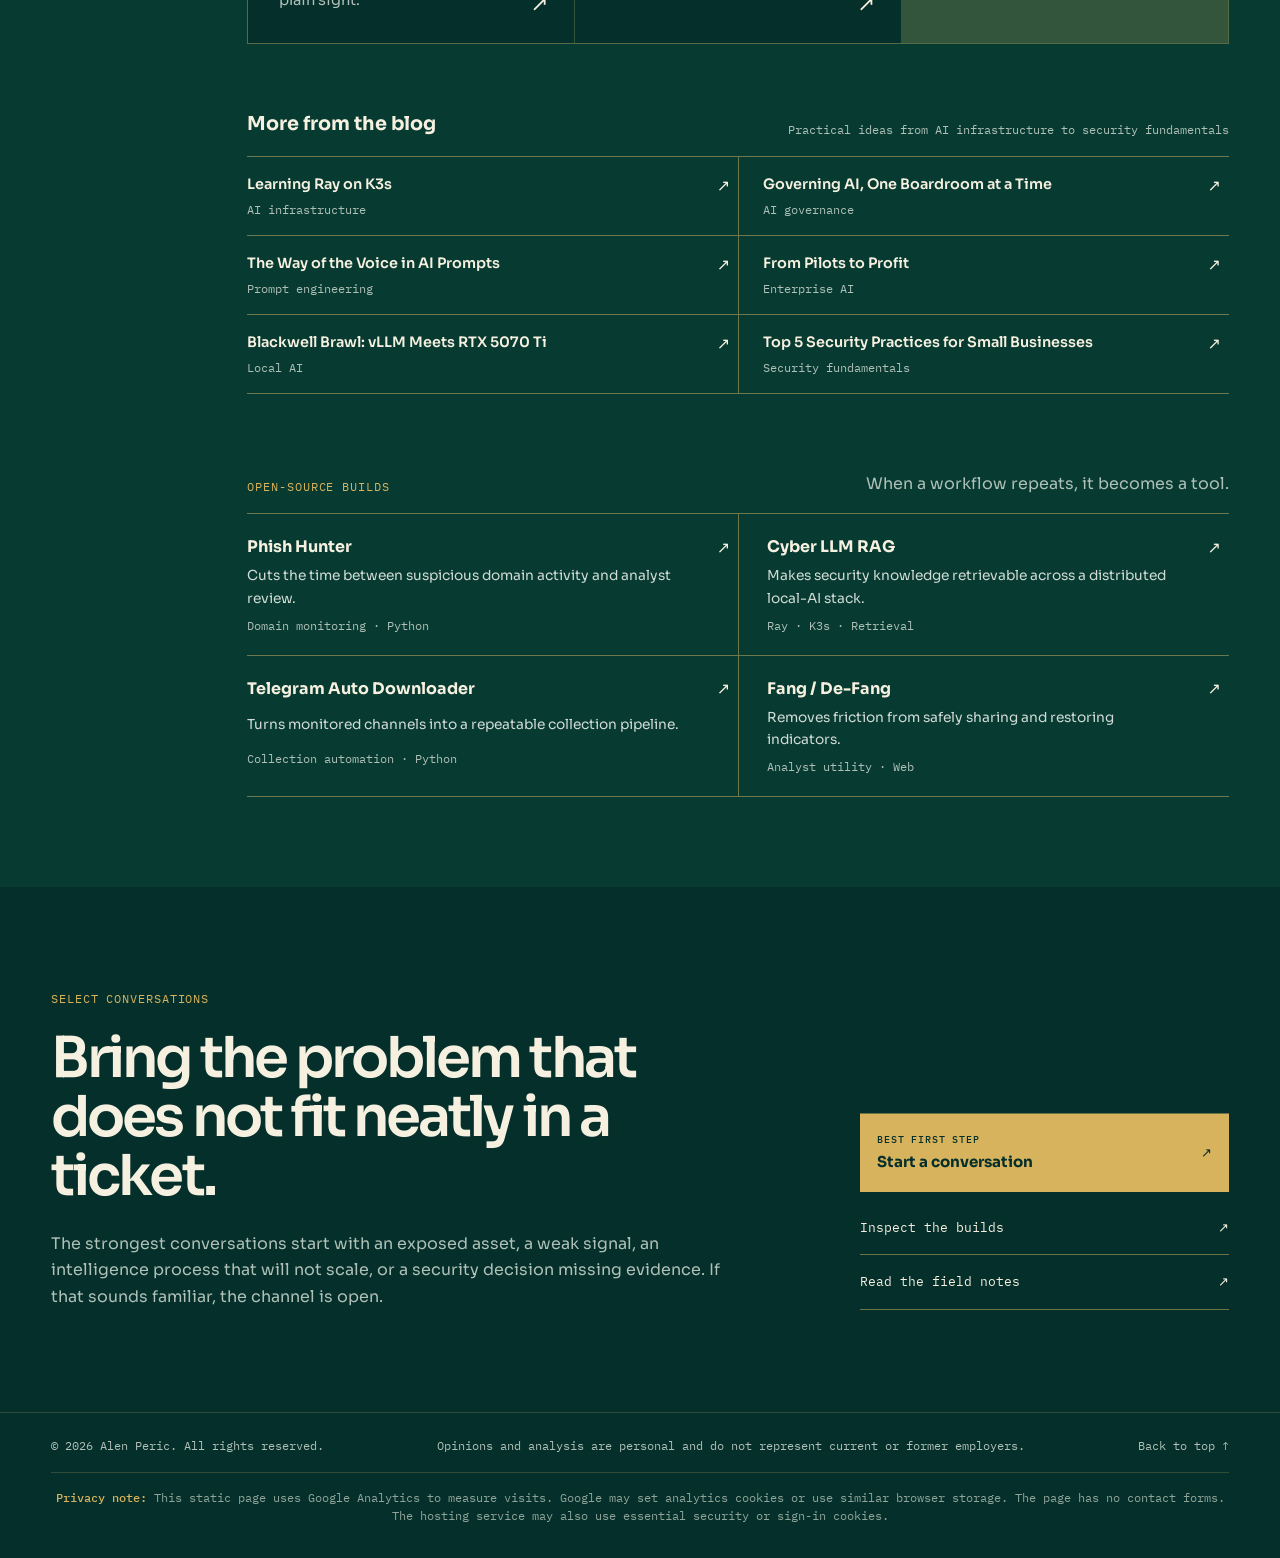
==== commit abbe1947: "Feature Strata PCIe riser article first in research" ====
--- a/index.html
+++ b/index.html
@@ -1764,7 +1764,8 @@
         <div class="work-content">
           <div class="section-heading-row"><h2 id="writing-title">Research built to be used</h2><a href="https://ligma.blog/" target="_blank" rel="noreferrer" data-analytics="research_blog">Read all on LIGMA.BLOG ↗</a></div>
           <div class="work-list">
-            <a class="work-item featured" href="https://ligma.blog/post10/" target="_blank" rel="noreferrer" aria-label="Read FlyCraft on LIGMA.BLOG (opens in a new tab)" data-analytics="research_flycraft"><div class="work-meta"><span>Embodied AI · Homelab</span><span>Sep 2026 · 14 min read</span></div><span class="featured-domain">New field note · LIGMA.BLOG <b aria-hidden="true">↗</b></span><h3>FlyCraft: Putting a Fruit-Fly Brain in Minecraft</h3><p>A simulated connectome, first-person vision, and a Minecraft reward system that taught me why a rising score does not mean a smarter agent.</p><span class="work-arrow" aria-hidden="true">↗</span></a>
+            <a class="work-item featured" href="https://ligma.blog/post11/" target="_blank" rel="noreferrer" aria-label="Read Fast GPU, Slow Cable — Running Strata at Home on LIGMA.BLOG (opens in a new tab)" data-analytics="research_strata"><div class="work-meta"><span>Local AI · Homelab</span><span>Oct 2026 · 9 min read</span></div><span class="featured-domain">New field note · LIGMA.BLOG <b aria-hidden="true">↗</b></span><h3>Fast GPU, Slow Cable — Running Strata at Home</h3><p>Installing Strata, tracing painfully slow CUDA transfers, and finding the bottleneck hiding inside my DeepCool Quadstellar.</p><span class="work-arrow" aria-hidden="true">↗</span></a>
+            <a class="work-item" href="https://ligma.blog/post10/" target="_blank" rel="noreferrer" aria-label="Read FlyCraft on LIGMA.BLOG (opens in a new tab)" data-analytics="research_flycraft"><div class="work-meta"><span>Embodied AI · Homelab</span><span>Sep 2026 · 14 min read</span></div><span class="featured-domain">Field note · LIGMA.BLOG <b aria-hidden="true">↗</b></span><h3>FlyCraft: Putting a Fruit-Fly Brain in Minecraft</h3><p>A simulated connectome, first-person vision, and a Minecraft reward system that taught me why a rising score does not mean a smarter agent.</p><span class="work-arrow" aria-hidden="true">↗</span></a>
             <a class="work-item" href="https://ligma.blog/post9/" target="_blank" rel="noreferrer" aria-label="Read Your identity. Their AI agent. on LIGMA.BLOG (opens in a new tab)" data-analytics="research_ai_impersonation"><div class="work-meta"><span>Threat intelligence · AI security</span><span>Sep 2026 · 7 min read</span></div><span class="featured-domain">Field note · LIGMA.BLOG <b aria-hidden="true">↗</b></span><h3>Your identity. Their AI agent.</h3><p>How public information could fuel AI impersonation agents, what the campaign evidence supports, and where familiar conversations need stronger verification.</p><span class="work-arrow" aria-hidden="true">↗</span></a>
             <a class="work-item" href="https://ligma.blog/post8/" target="_blank" rel="noreferrer" aria-label="Read Big Model, Small GPU on LIGMA.BLOG (opens in a new tab)" data-analytics="research_glm53"><div class="work-meta"><span>Local AI · Homelab</span><span>Sep 2026 · 6 min read</span></div><span class="featured-domain">Field note · LIGMA.BLOG <b aria-hidden="true">↗</b></span><h3>Big Model, Small GPU — Running GLM-5.3-Flash at Home</h3><p>How quantization, CPU offloading, and stubborn optimism made a 320B-class model run on a single 16 GB consumer GPU.</p><span class="work-arrow" aria-hidden="true">↗</span></a>
             <a class="work-item" href="https://www.crowdstrike.com/en-us/blog/the-art-of-deception-how-threat-actors-master-typosquatting-campaigns-to-bypass-detection/" target="_blank" rel="noreferrer" aria-label="Read The Art of Deception on CrowdStrike.com (opens in a new tab)" data-analytics="research_crowdstrike"><div class="work-meta"><span>CrowdStrike · Threat Hunting &amp; Intel</span><span>Feb 2026</span></div><span class="featured-domain"><img src="[data-uri]" alt="" width="173" height="32" /> External article · CROWDSTRIKE.COM <b aria-hidden="true">↗</b></span><h3>The Art of Deception: How Threat Actors Master Typosquatting Campaigns</h3><p>A field-level look at redirect chains, geo-filtering, spoofed registration data, and fake sale pages—the infrastructure choices that help typosquatting campaigns hide in plain sight.</p><span class="work-arrow" aria-hidden="true">↗</span></a>
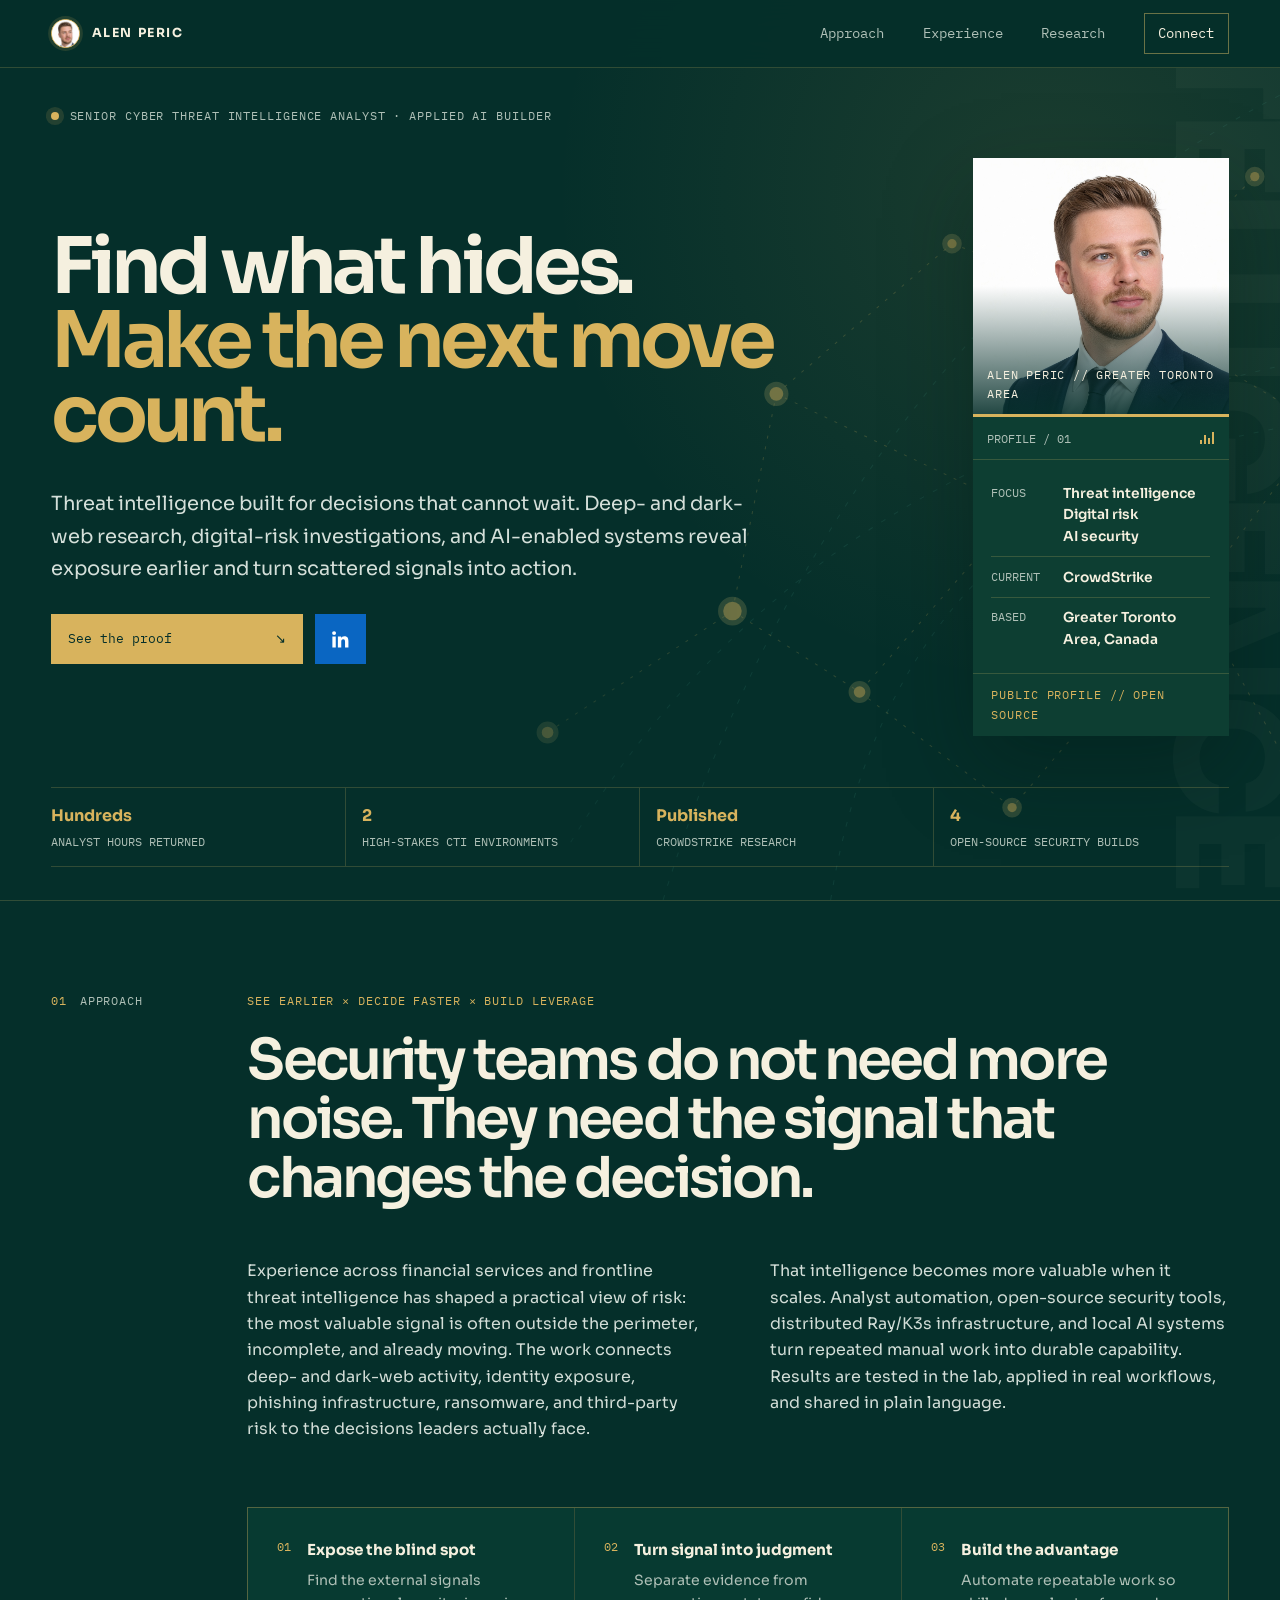
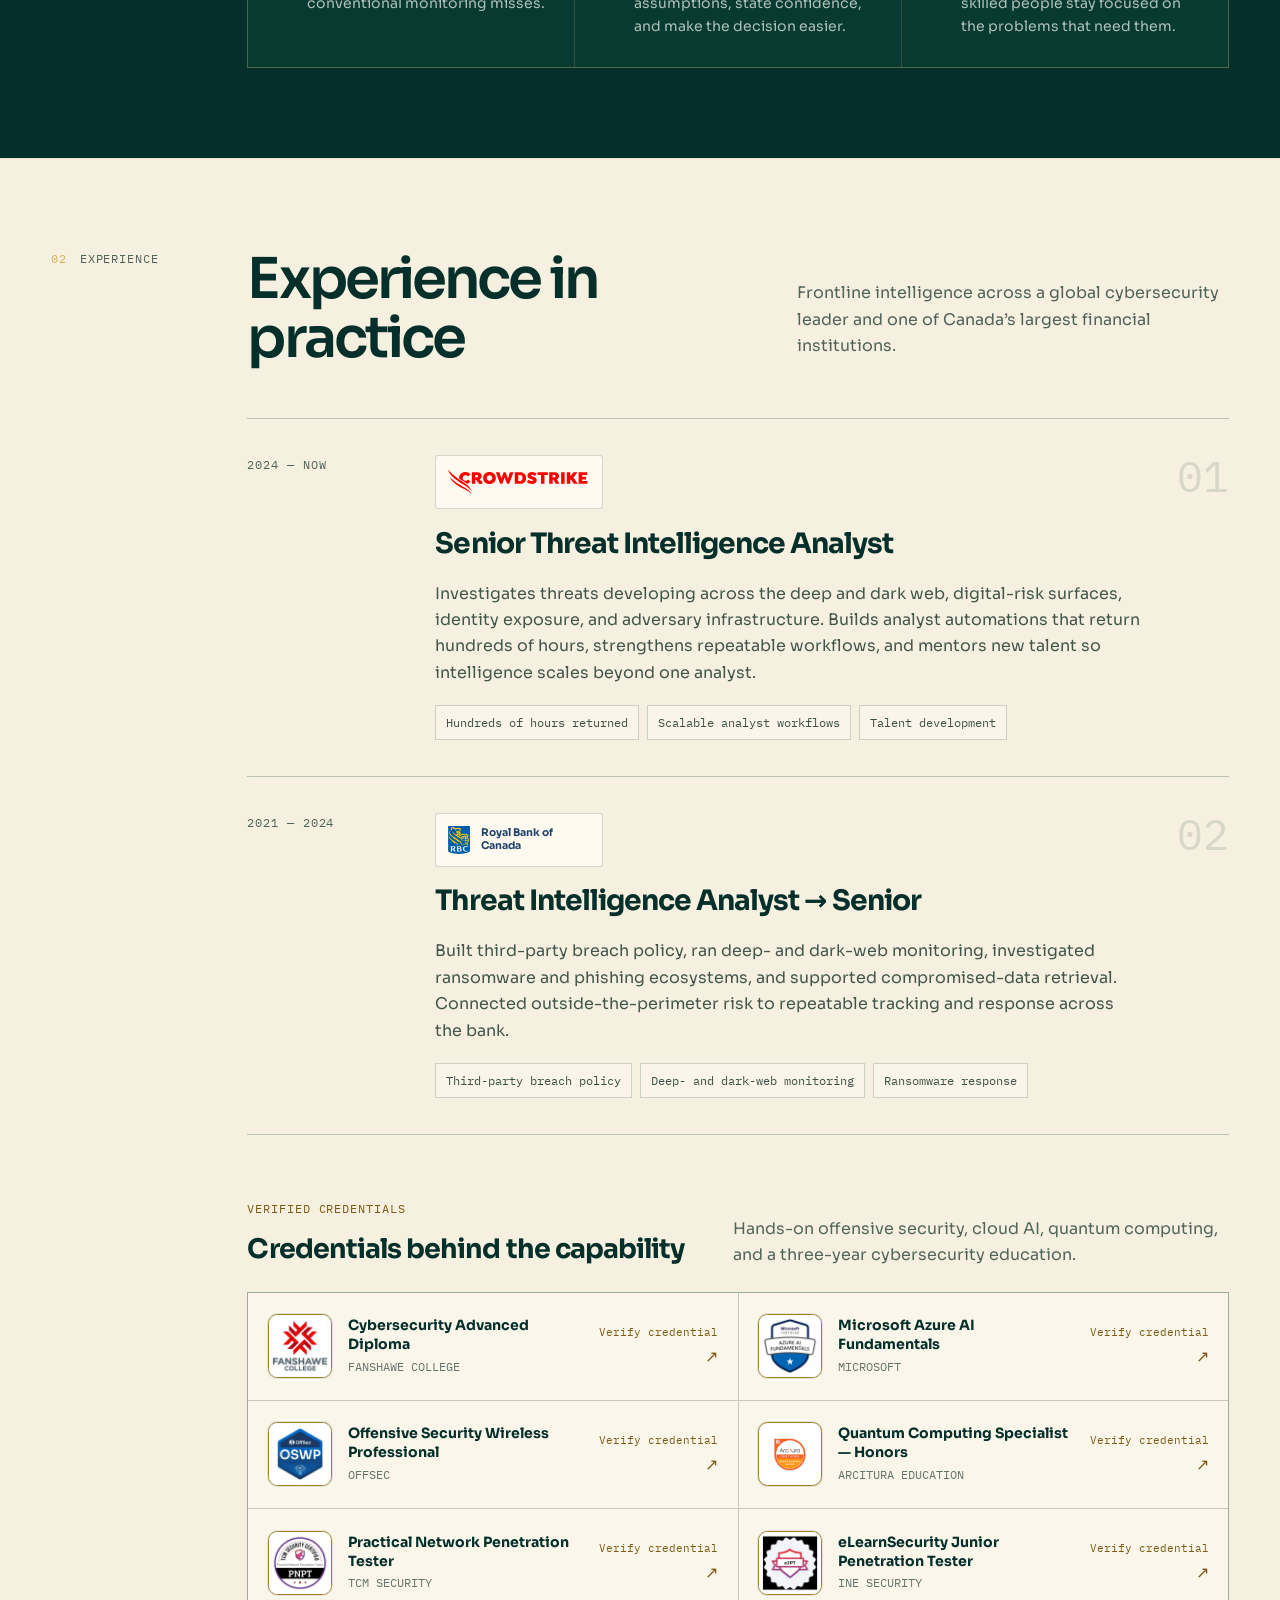
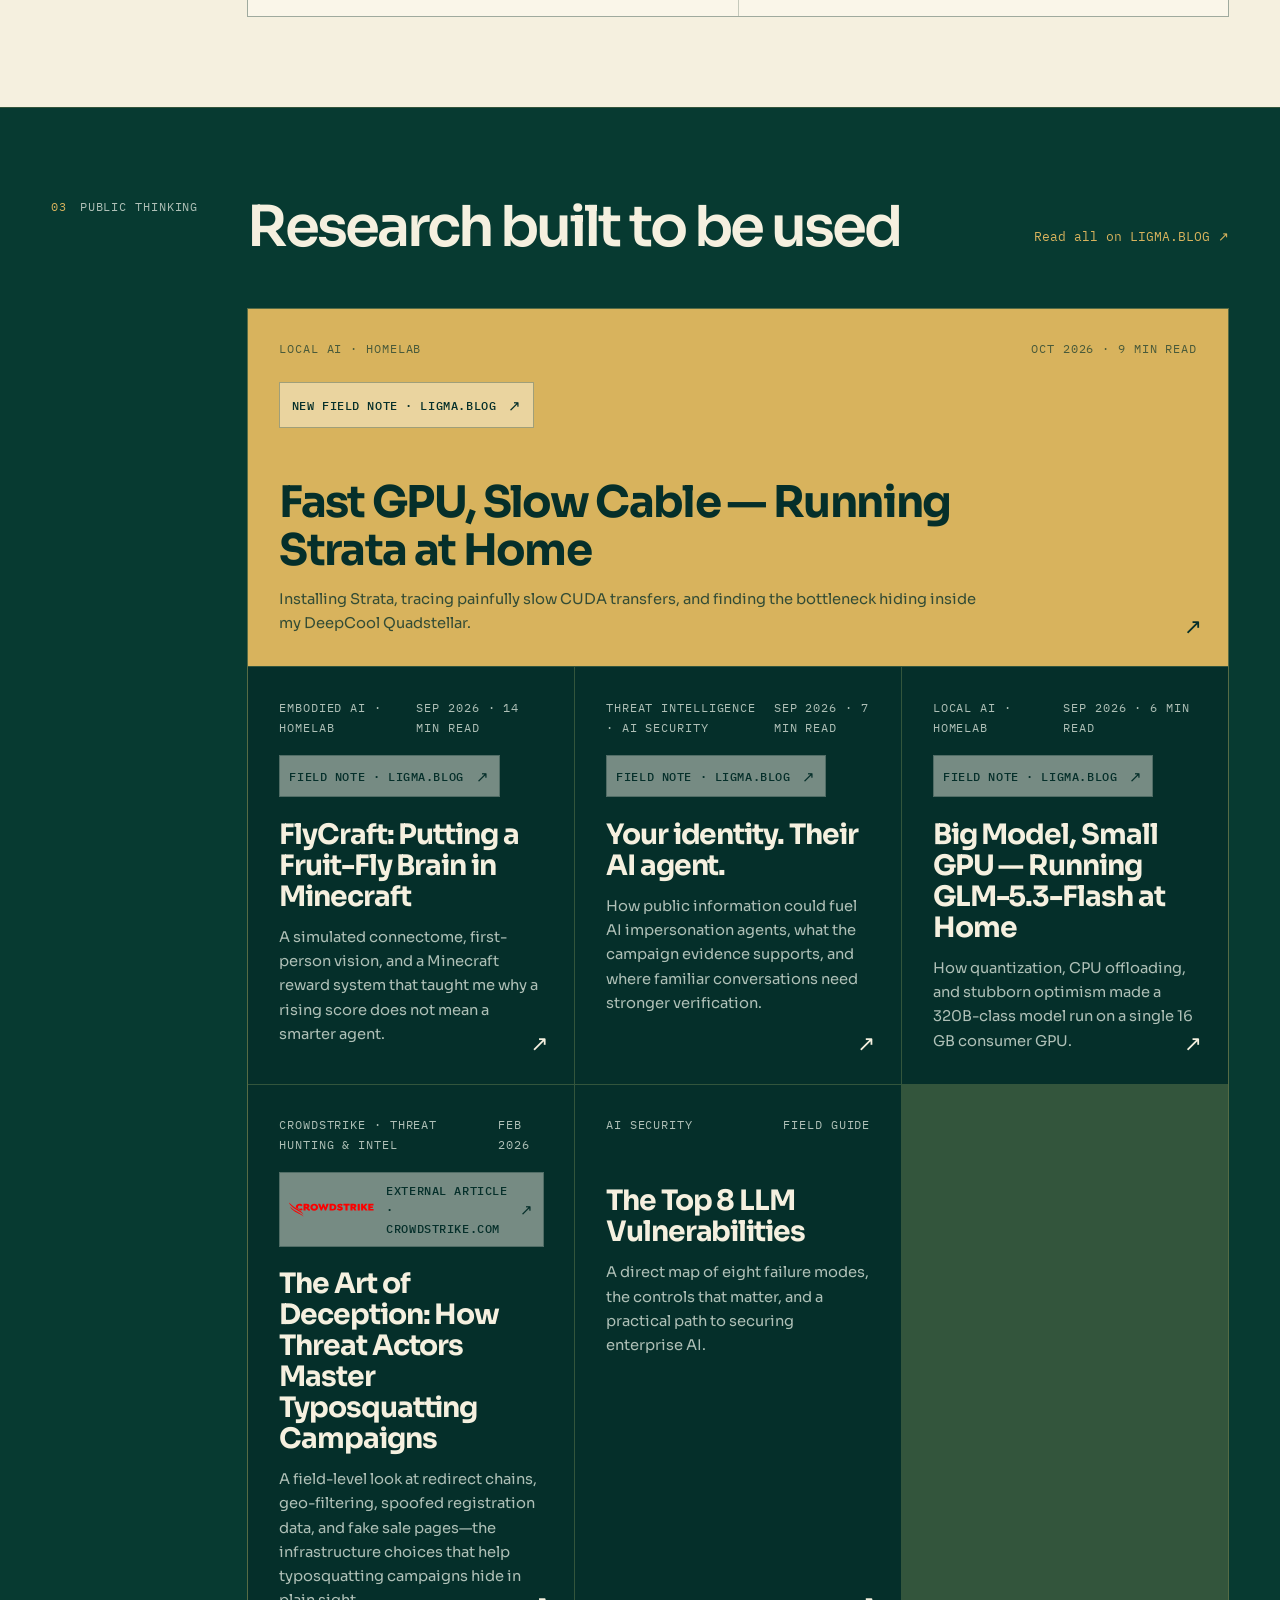
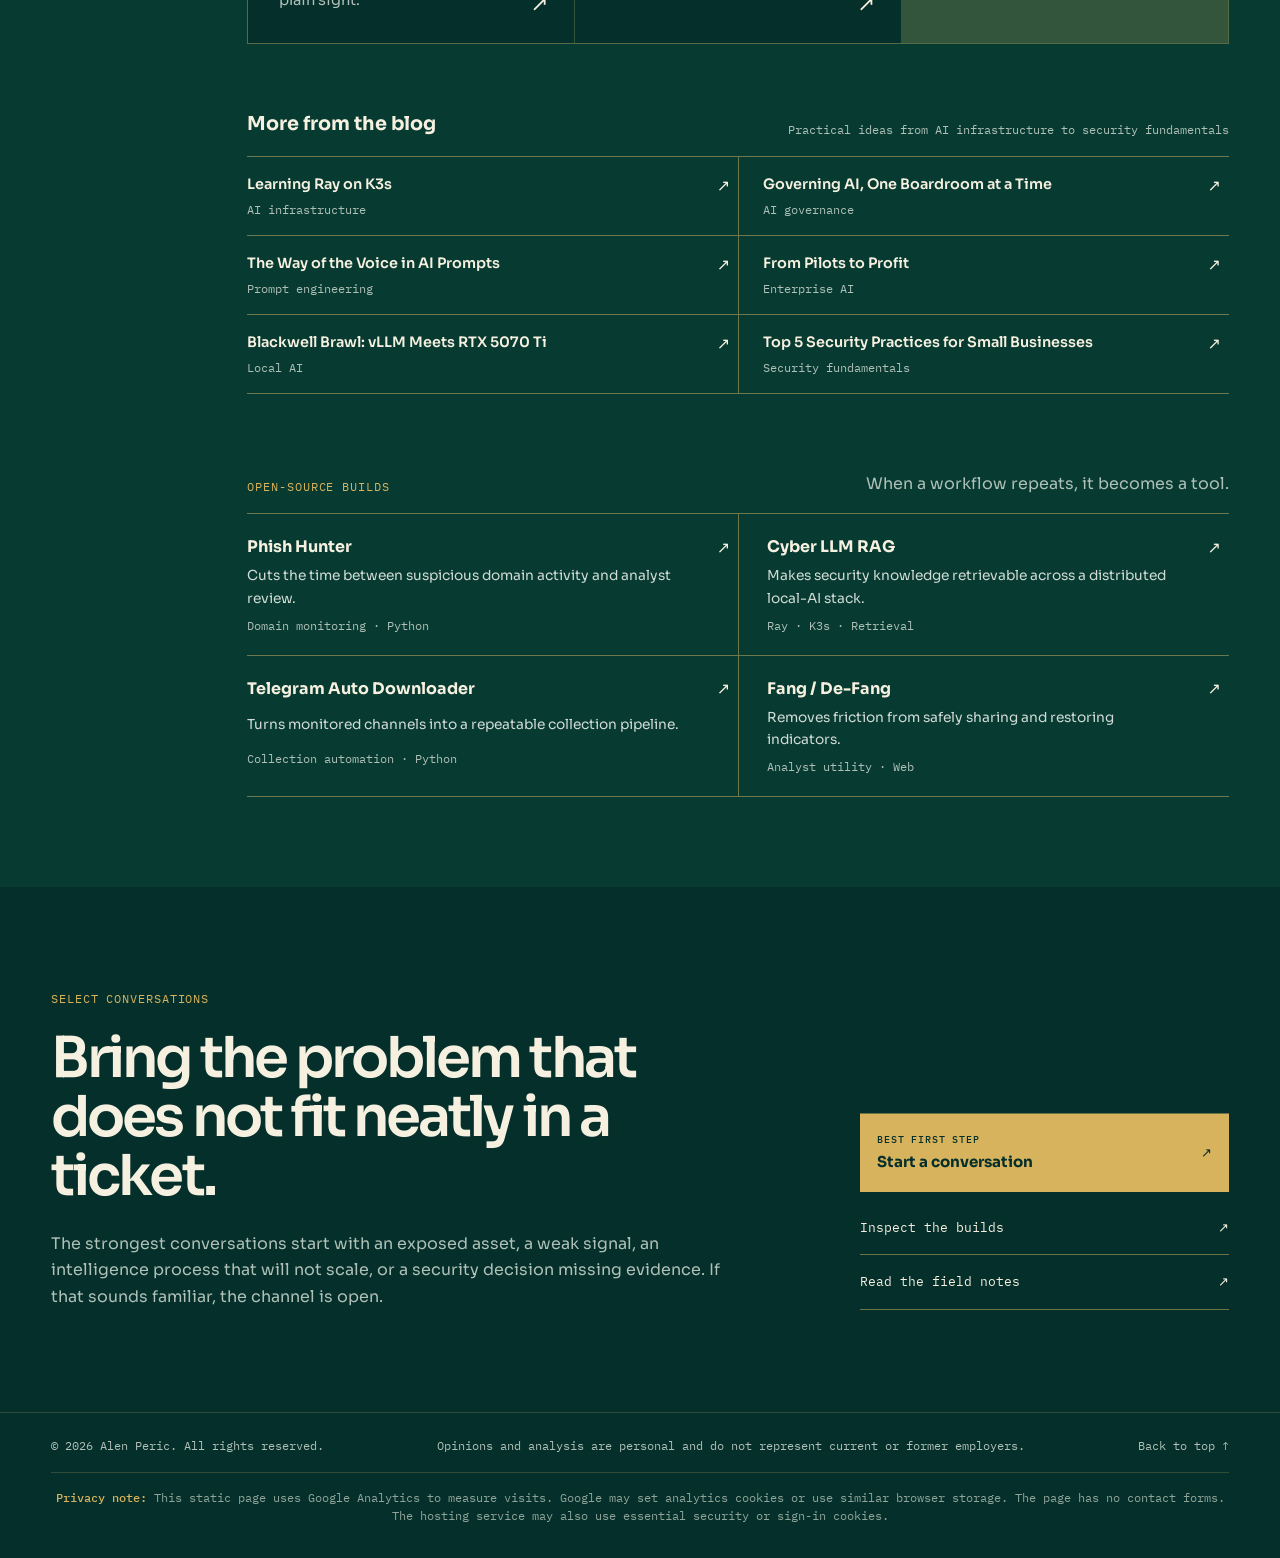
==== commit 4e94e1e5: "Replace profile photos with updated portrait" ====
--- a/index.html
+++ b/index.html
@@ -1,5 +1,5 @@
 <!doctype html>
-<!-- Self-contained export of alenperic.com -->
+<!-- Personal homepage of Alen Peric -->
 <html lang="en">
   <head>
     <meta charset="utf-8" />
@@ -14,14 +14,14 @@
     <meta property="og:title" content="Alen Peric — Cyber Threat Intelligence &amp; Applied AI" />
     <meta property="og:description" content="Threat intelligence built to reveal exposure earlier, sharpen decisions, and create lasting security capability." />
     <meta property="og:url" content="https://alenperic.com/" />
-    <meta property="og:image" content="https://alenperic.com/og.png" />
+    <meta property="og:image" content="https://alenperic.com/img/alen-peric-social.jpg" />
     <meta property="og:image:width" content="1200" />
     <meta property="og:image:height" content="630" />
-    <meta property="og:image:alt" content="Alen Peric — Cyber Threat Intelligence, Applied AI, and Security Engineering" />
+    <meta property="og:image:alt" content="Portrait of Alen Peric" />
     <meta name="twitter:card" content="summary_large_image" />
     <meta name="twitter:title" content="Alen Peric — Cyber Threat Intelligence &amp; Applied AI" />
     <meta name="twitter:description" content="Threat intelligence built to reveal exposure earlier, sharpen decisions, and create lasting security capability." />
-    <meta name="twitter:image" content="https://alenperic.com/og.png" />
+    <meta name="twitter:image" content="https://alenperic.com/img/alen-peric-social.jpg" />
     <title>Alen Peric — Cyber Threat Intelligence &amp; Applied AI</title>
     <style>
 @font-face {
@@ -178,8 +178,7 @@
   height: 100%;
   display: block;
   object-fit: cover;
-  object-position: center 18%;
-  transform: scale(1.65);
+  object-position: center;
 }
 
 .nav {
@@ -1590,6 +1589,7 @@
         "@type": "Person",
         "name": "Alen Peric",
         "url": "https://alenperic.com/",
+        "image": "https://alenperic.com/img/alen-peric-profile.jpg",
         "jobTitle": "Senior Threat Intelligence Analyst",
         "worksFor": { "@type": "Organization", "name": "CrowdStrike" },
         "alumniOf": { "@type": "CollegeOrUniversity", "name": "Fanshawe College" },
@@ -1613,7 +1613,7 @@
 
     <header class="site-header">
       <a class="wordmark" href="#top" aria-label="Alen Peric, home">
-        <span class="wordmark-photo" aria-hidden="true"><img src="[data-uri]" alt="" width="512" height="512" decoding="async" /></span>
+        <span class="wordmark-photo" aria-hidden="true"><img src="./img/alen-peric.webp?v=5d7e39e51807" alt="" width="512" height="512" decoding="async" /></span>
         <span>ALEN PERIC</span>
       </a>
 
@@ -1677,7 +1677,7 @@
           <aside class="profile-stack reveal" aria-label="Professional snapshot">
             <figure class="portrait-frame">
               <picture>
-                <img src="[data-uri]" alt="Portrait of Alen Peric" width="1024" height="1024" fetchpriority="high" decoding="async" />
+                <img src="./img/alen-peric-profile.jpg" alt="Portrait of Alen Peric" width="1008" height="1792" fetchpriority="high" decoding="async" />
               </picture>
               <figcaption>ALEN PERIC // GREATER TORONTO AREA</figcaption>
             </figure>
